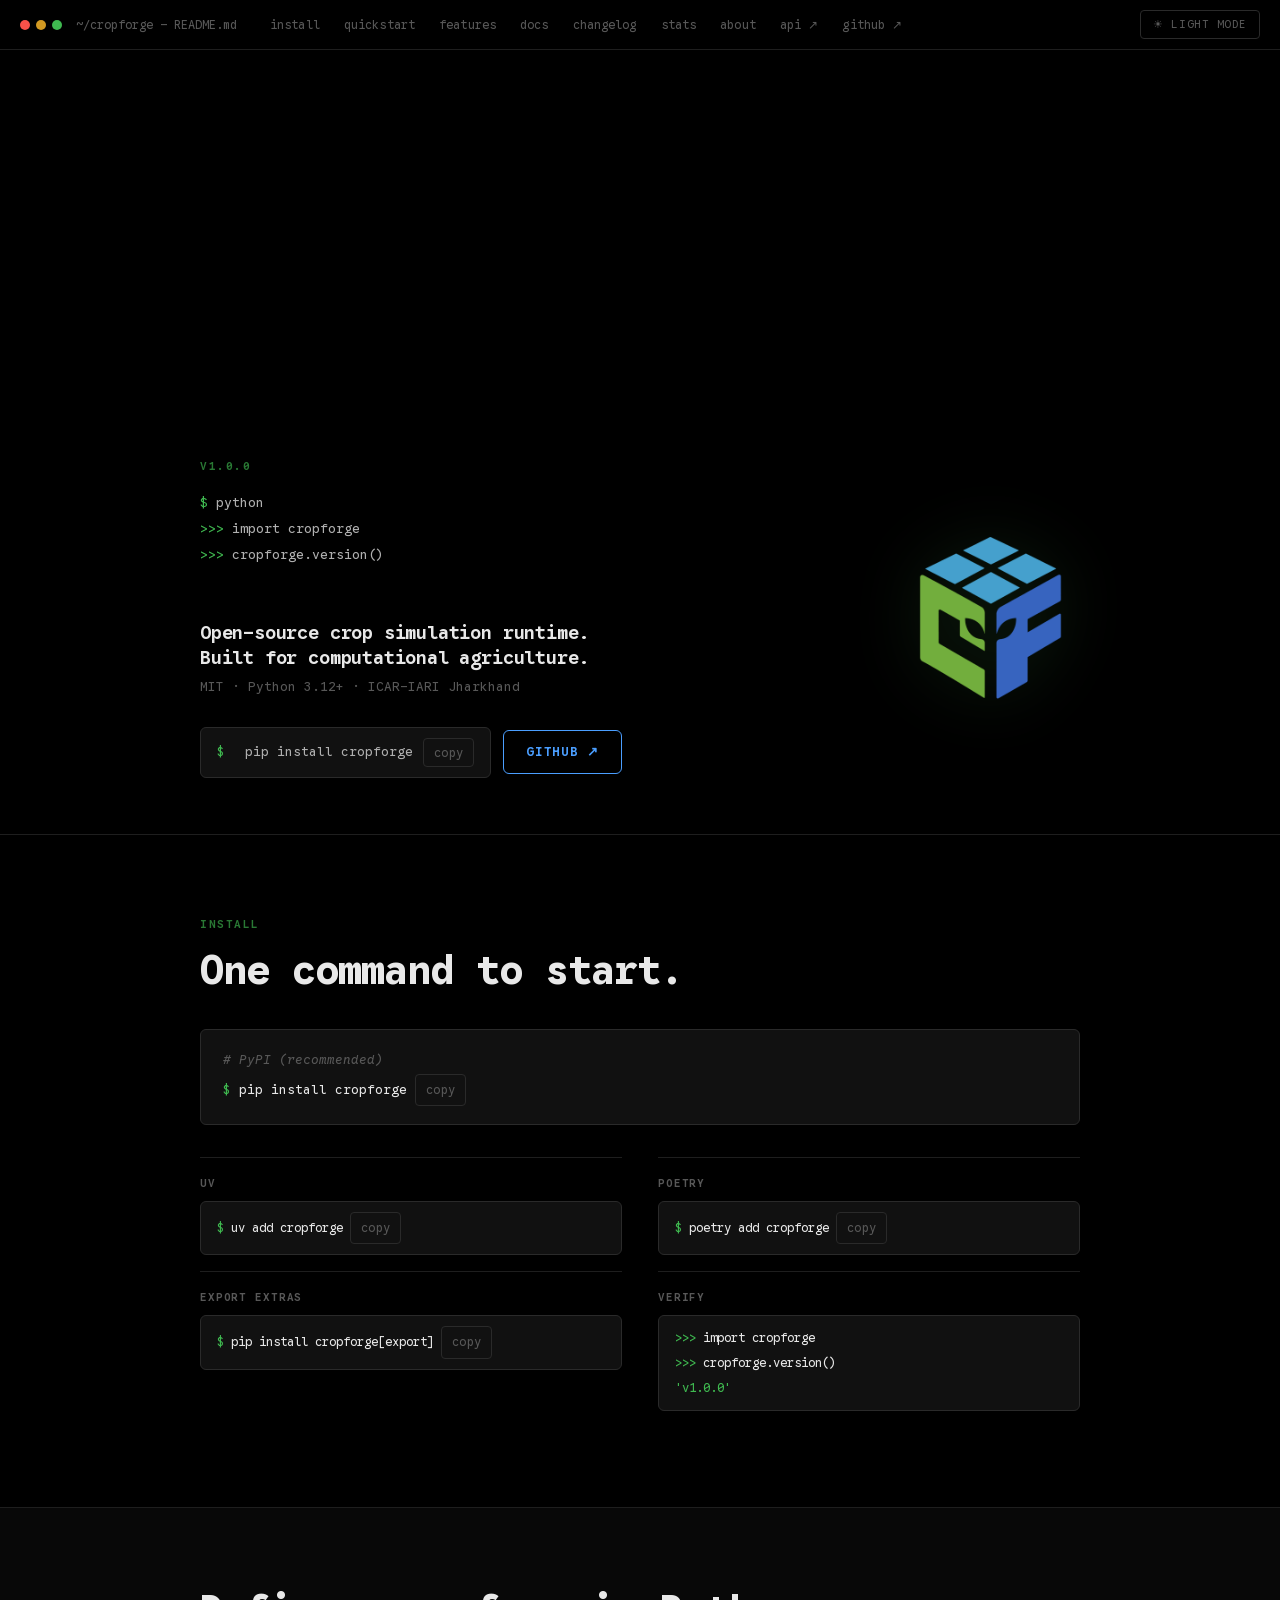
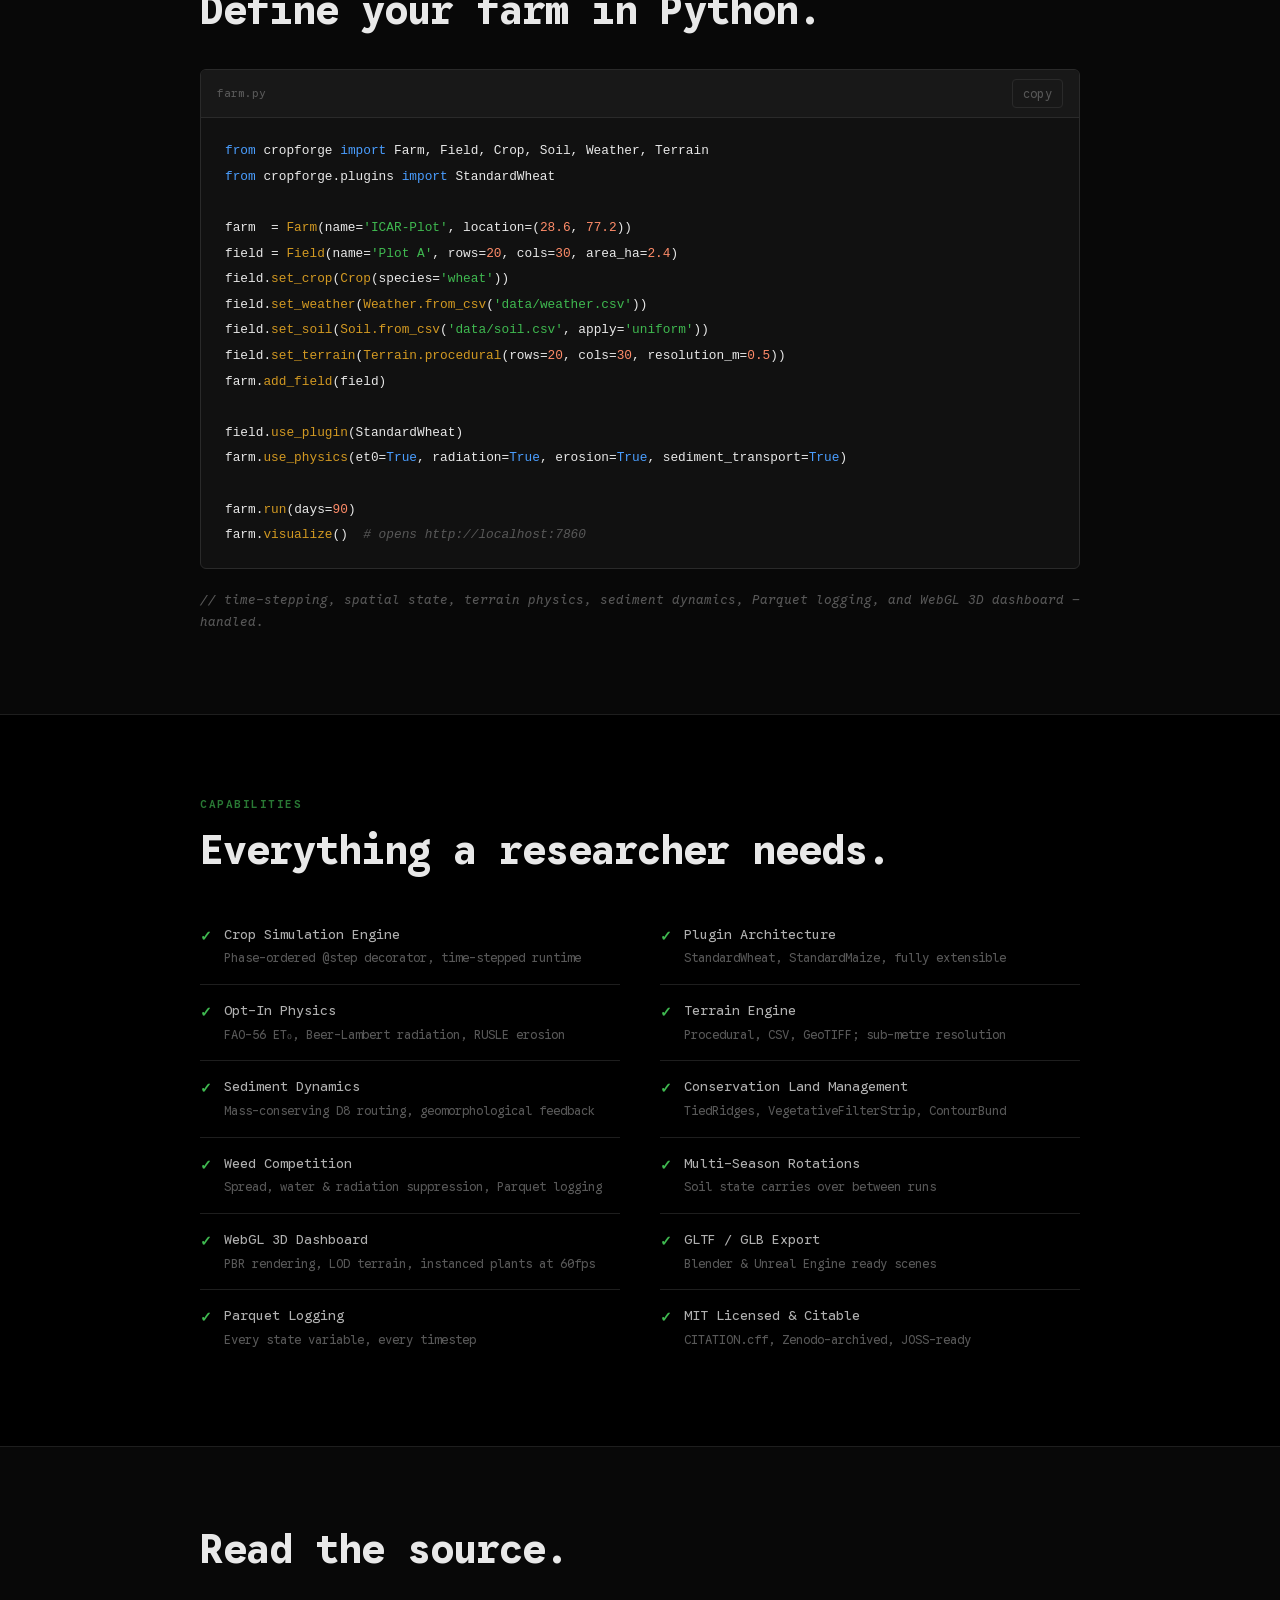
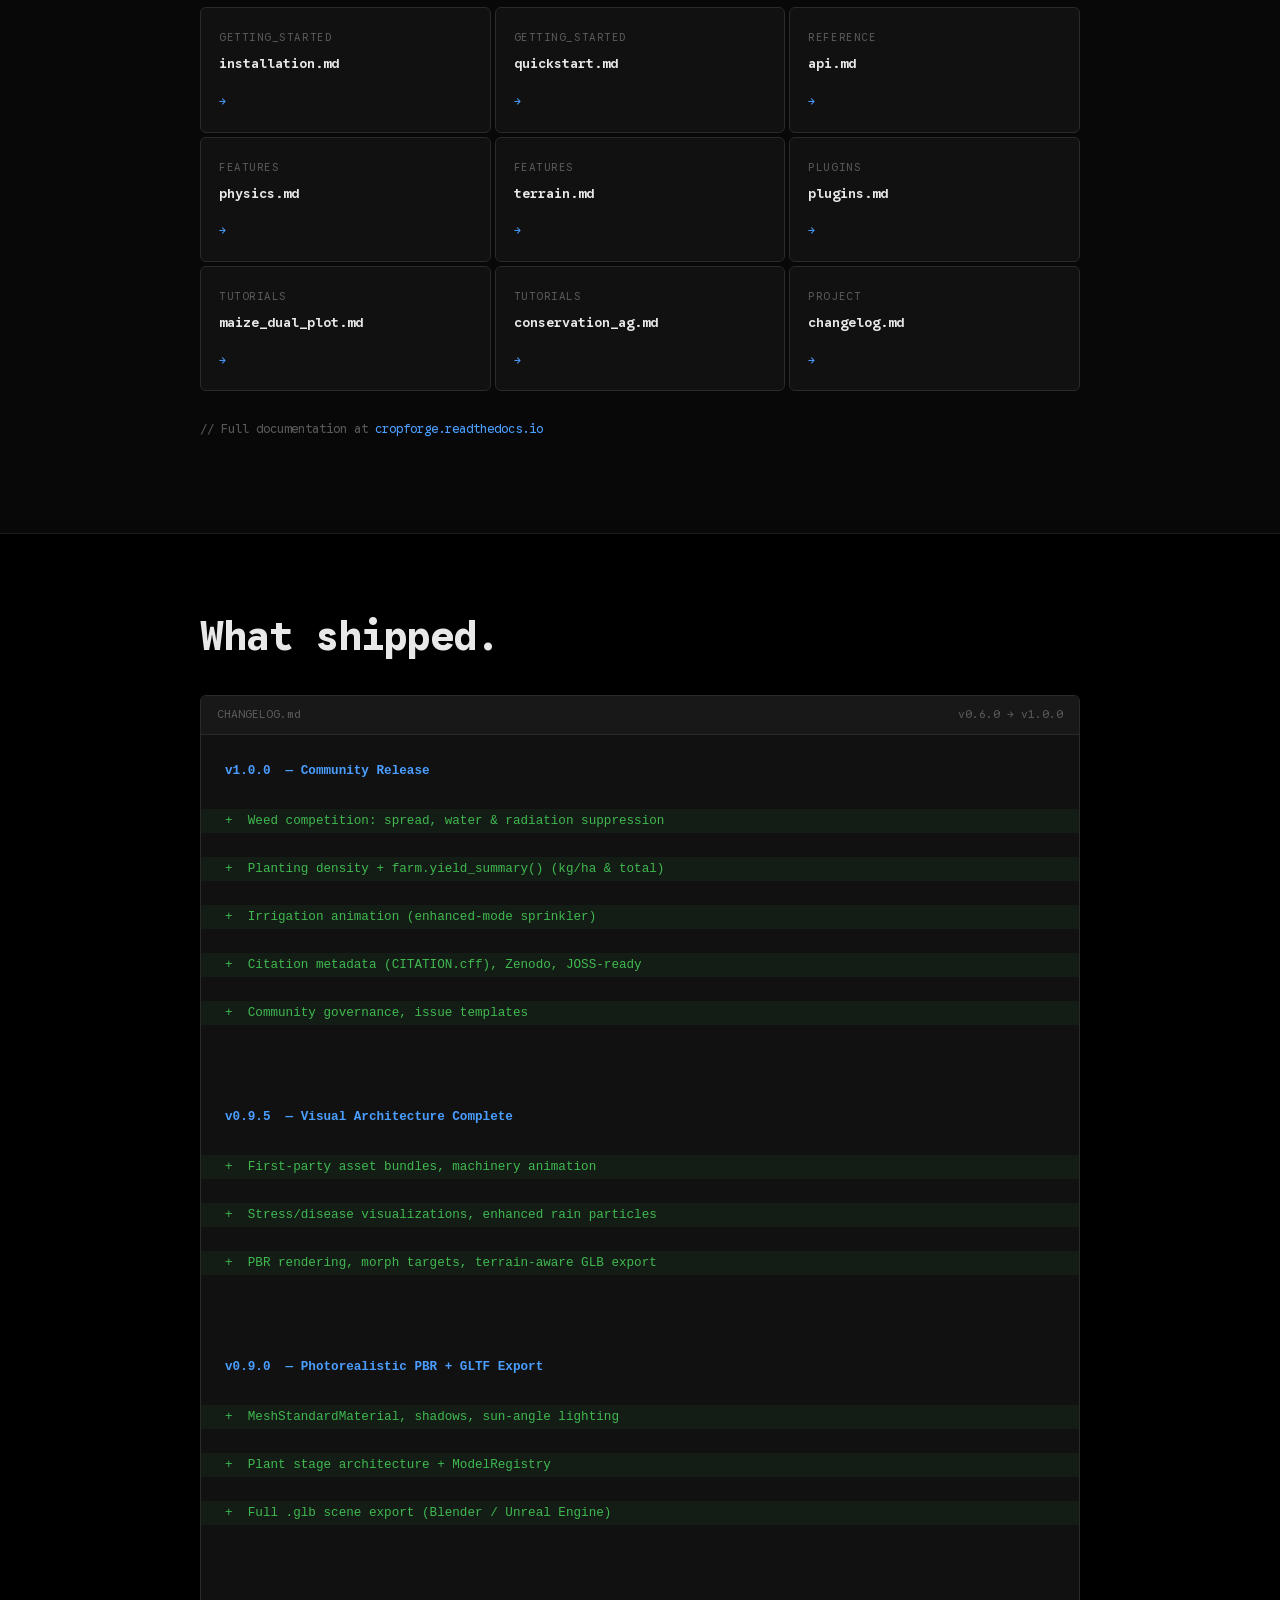
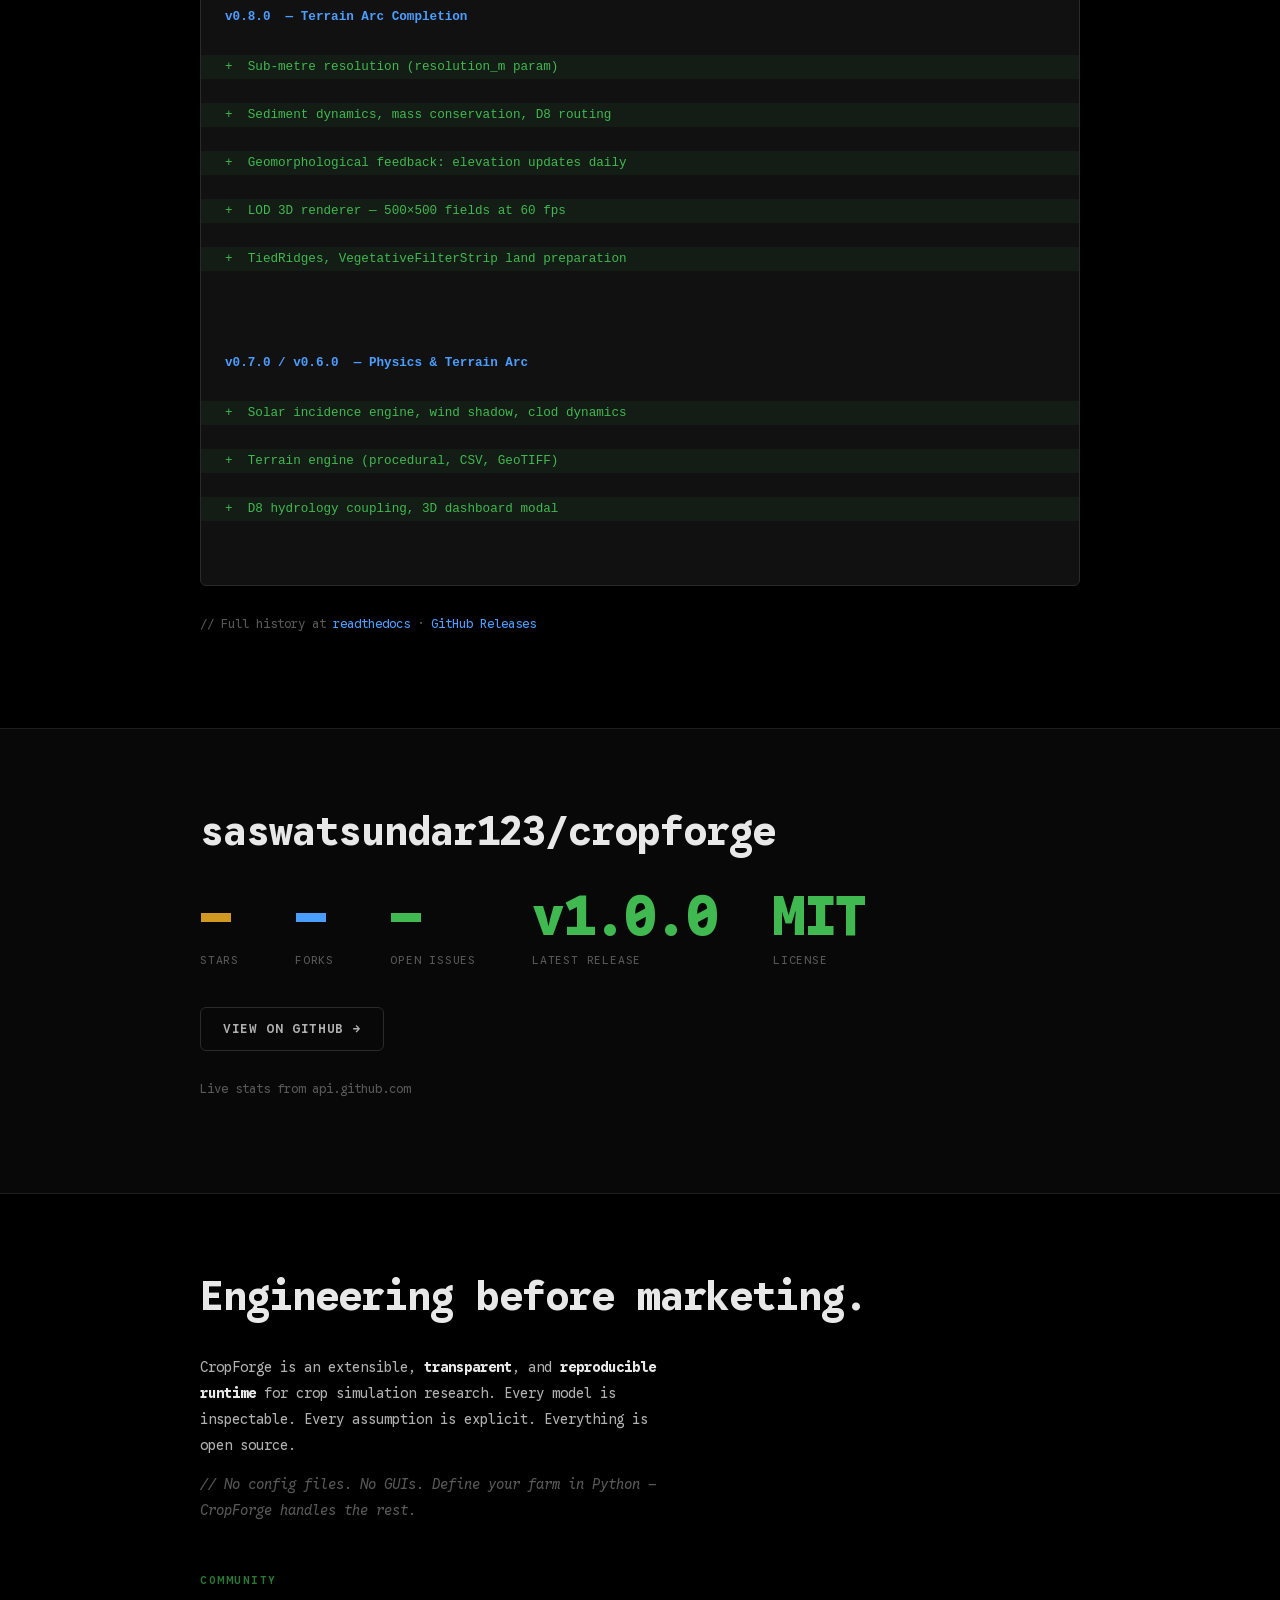
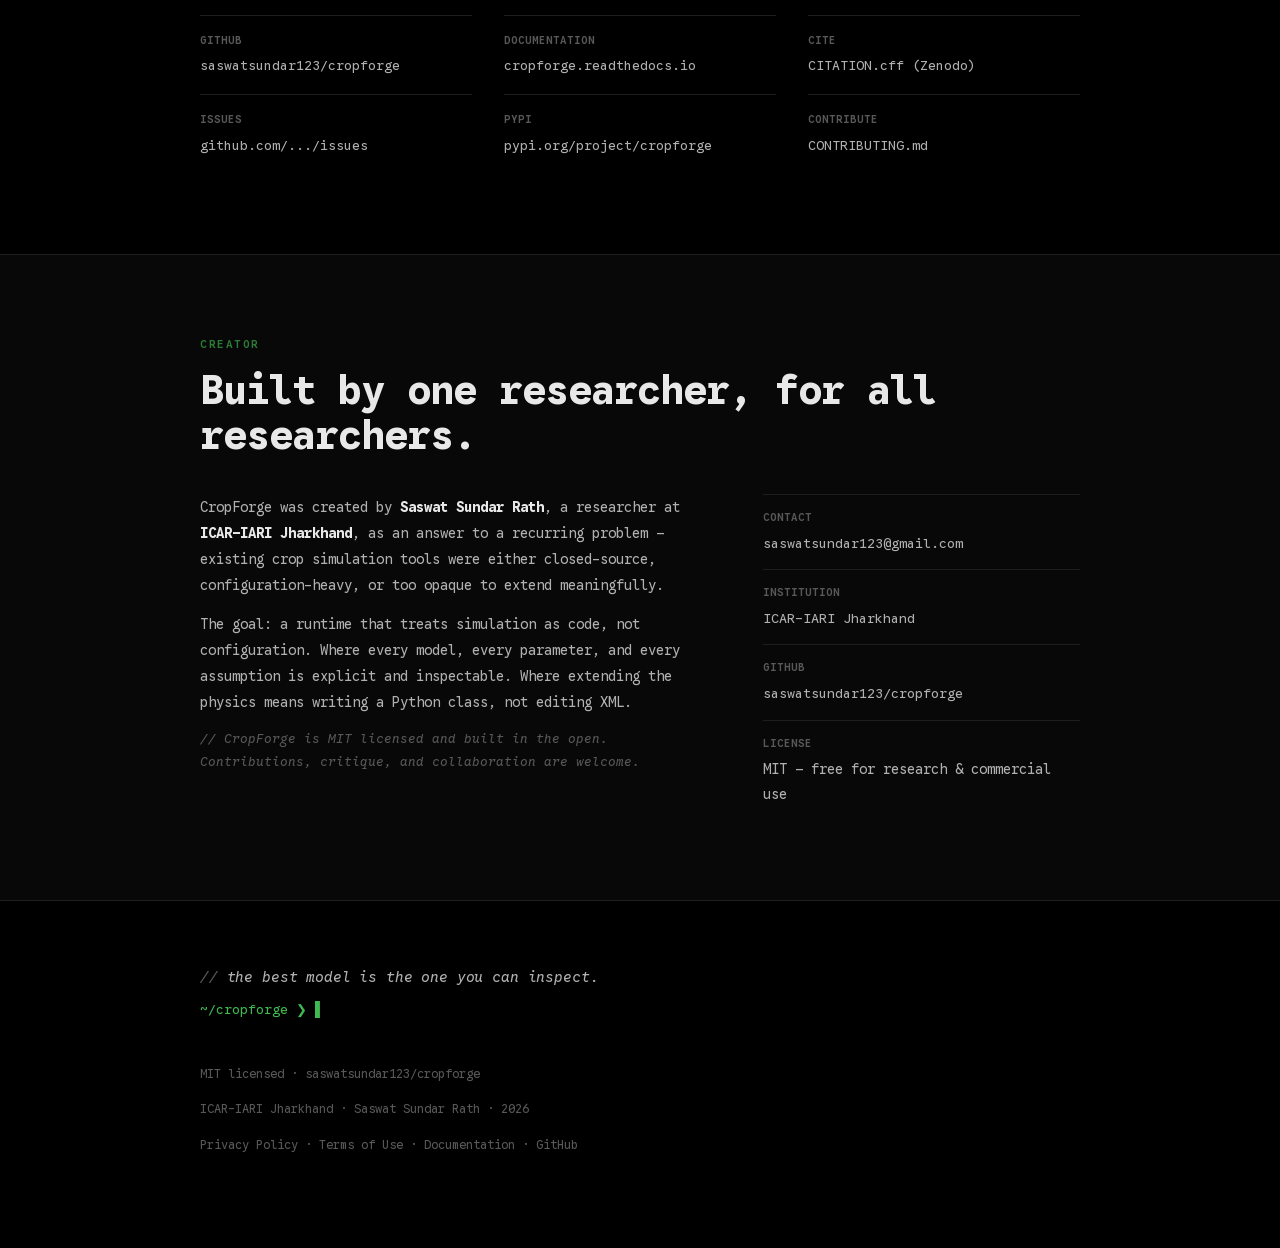
==== index.html @ aee4562f "Perf: resize logo, preconnect github api, defer main.js" ====
<!doctype html>
<html lang="en">
<head>
  <!-- Google tag (gtag.js) -->
  <script async src="https://www.googletagmanager.com/gtag/js?id=G-MTQW5E33HN"></script>
  <script>
    window.dataLayer = window.dataLayer || [];
    function gtag(){dataLayer.push(arguments);}
    gtag('js', new Date());
    gtag('config', 'G-MTQW5E33HN');
  </script>
  <meta charset="utf-8">
  <meta name="viewport" content="width=device-width, initial-scale=1">

  <title>CropForge — Python-first crop simulation runtime</title>
  <meta name="description" content="CropForge is an open-source, code-first crop simulation runtime for agricultural researchers. Define farms in Python — CropForge handles time-stepping, terrain physics, sediment dynamics, Parquet logging, and a WebGL 3D dashboard. Built at ICAR-IARI Jharkhand by Saswat Sundar Rath.">
  <meta name="author" content="Saswat Sundar Rath">
  <meta name="keywords" content="crop simulation, agricultural modelling, Python, FAO-56, terrain engine, CropForge, ICAR, open source">

  <!-- Open Graph -->
  <meta property="og:type" content="website">
  <meta property="og:url" content="https://cropforge.org/">
  <meta property="og:title" content="CropForge — Python-first crop simulation runtime">
  <meta property="og:description" content="Define your farm in Python. CropForge handles time-stepping, terrain physics, sediment dynamics, Parquet logging, and WebGL 3D visualisation.">
  <meta property="og:image" content="https://cropforge.org/CropForge_OG_Card.png">
  <meta property="og:image:width" content="1200">
  <meta property="og:image:height" content="630">
  <meta property="og:image:alt" content="CropForge — Python-first crop simulation runtime">

  <!-- Twitter / X Card -->
  <meta name="twitter:card" content="summary_large_image">
  <meta name="twitter:title" content="CropForge — Python-first crop simulation runtime">
  <meta name="twitter:description" content="Define your farm in Python. CropForge handles time-stepping, terrain physics, sediment dynamics, Parquet logging, and WebGL 3D visualisation.">
  <meta name="twitter:image" content="https://cropforge.org/CropForge_OG_Card.png">

  <!-- Favicon -->
  <link rel="icon" type="image/x-icon" href="favicon/favicon.ico">
  <link rel="icon" type="image/png" sizes="32x32" href="favicon/favicon-32x32.png">
  <link rel="icon" type="image/png" sizes="16x16" href="favicon/favicon-16x16.png">
  <link rel="apple-touch-icon" sizes="180x180" href="favicon/apple-touch-icon.png">
  <link rel="manifest" href="favicon/site.webmanifest">
  <meta name="theme-color" content="#000000">

  <link rel="preload" href="Google_Sans_Code/GoogleSansCode-VariableFont_MONO,wght.ttf" as="font" type="font/ttf" crossorigin>
  <link rel="preload" href="Google_Sans_Code/GoogleSansCode-Italic-VariableFont_MONO,wght.ttf" as="font" type="font/ttf" crossorigin>
  <link rel="preload" href="CropForge_assets/CropForge_Logo.png" as="image">
  <link rel="preconnect" href="https://api.github.com">
  <link rel="stylesheet" href="style.css?v=14">

  <!-- Google Analytics -->
  <script async src="https://www.googletagmanager.com/gtag/js?id=G-MTQW5E33HN"></script>
  <script>
    window.dataLayer = window.dataLayer || [];
    function gtag(){dataLayer.push(arguments);}
    gtag('js', new Date());
    gtag('config', 'G-MTQW5E33HN');
  </script>
</head>
<body>

<!-- ── Editor chrome / nav ── -->
<div class="chrome">
  <span class="dots" aria-hidden="true"><i></i><i></i><i></i></span>
  <span class="file">~/cropforge — README.md</span>
  <nav class="chrome-nav" aria-label="Site navigation">
    <a href="#install">install</a>
    <a href="#quickstart">quickstart</a>
    <a href="#features">features</a>
    <a href="#docs">docs</a>
    <a href="#changelog">changelog</a>
    <a href="#github">stats</a>
    <a href="about.html">about</a>
    <a href="https://cropforge.readthedocs.io" target="_blank" rel="noopener">api ↗</a>
    <a href="https://github.com/saswatsundar123/cropforge" target="_blank" rel="noopener">github ↗</a>
  </nav>
  <button id="lightbtn" class="lightbtn" type="button">☀ light mode</button>
</div>

<!-- ── Hero ── -->
<header>
  <div class="hero-grid">

    <!-- ASCII pair: Crop (green) + Forge (blue) = CropForge -->
    <div class="ascii-row" role="img" aria-label="Interactive ASCII art spelling CropForge — move your cursor to interact">
      <div class="ascii-wrap" id="wrap-crop">
        <iframe
          class="ascii-frame"
          id="ascii-crop"
          src="CropForge_assets/Ascii_elements/Crop.html"
          title="Crop — interactive ASCII art"
          scrolling="no"
          loading="eager"
          tabindex="-1"
        ></iframe>
      </div>
      <div class="ascii-wrap" id="wrap-forge">
        <iframe
          class="ascii-frame"
          id="ascii-forge"
          src="CropForge_assets/Ascii_elements/Forge.html"
          title="Forge — interactive ASCII art"
          scrolling="no"
          loading="eager"
          tabindex="-1"
        ></iframe>
      </div>
    </div><!-- /.ascii-row -->

    <!-- Hero info -->
    <div class="hero-right">
      <div class="hero-text">
        <p class="label">v1.0.0</p>

        <div id="hero-term" aria-live="polite" aria-label="Python REPL session demonstrating CropForge"></div>

        <p class="tag">Open-source crop simulation runtime.<br>Built for computational agriculture.</p>

        <p class="sub">MIT · Python 3.12+ · ICAR-IARI Jharkhand</p>

        <div class="cta">
          <div class="install-cmd">
            <span class="p">$</span>&nbsp;pip install cropforge
            <button class="copy-btn" data-copy="pip install cropforge" aria-label="Copy install command"></button>
          </div>
          <a class="btn" href="https://github.com/saswatsundar123/cropforge" target="_blank" rel="noopener">GitHub ↗</a>
        </div>
      </div>

      <img class="hero-logo" src="CropForge_assets/CropForge_Logo.png" alt="CropForge logo" width="400" height="400" fetchpriority="high">
    </div>

  </div>
</header>

<!-- ── Install ── -->
<section id="install">
  <div class="wrap">
    <p class="label">install</p>
    <h2>One command to start.</h2>

    <div class="term">
      <span class="c"># PyPI (recommended)</span><br>
      <span class="p">$</span> pip install cropforge&nbsp;<button class="copy-btn" data-copy="pip install cropforge" aria-label="Copy"></button>
    </div>

    <div class="pkg-grid">
      <div>
        <h3>uv</h3>
        <div class="term term-sm">
          <span class="p">$</span> uv add cropforge&nbsp;<button class="copy-btn" data-copy="uv add cropforge" aria-label="Copy uv command"></button>
        </div>
      </div>
      <div>
        <h3>poetry</h3>
        <div class="term term-sm">
          <span class="p">$</span> poetry add cropforge&nbsp;<button class="copy-btn" data-copy="poetry add cropforge" aria-label="Copy poetry command"></button>
        </div>
      </div>
      <div>
        <h3>export extras</h3>
        <div class="term term-sm">
          <span class="p">$</span> pip install cropforge[export]&nbsp;<button class="copy-btn" data-copy="pip install cropforge[export]" aria-label="Copy export command"></button>
        </div>
      </div>
      <div>
        <h3>verify</h3>
        <div class="term term-sm">
          <span class="p">&gt;&gt;&gt;</span> import cropforge<br>
          <span class="p">&gt;&gt;&gt;</span> cropforge.version()<br>
          <span class="grn">'v1.0.0'</span>
        </div>
      </div>
    </div>
  </div>
</section>

<!-- ── Quick Start ── -->
<section id="quickstart">
  <div class="wrap">
    <h2>Define your farm in Python.</h2>

    <div class="code-block">
      <div class="bar">
        <span>farm.py</span>
        <button class="copy-btn" id="qs-copy" data-copy="from cropforge import Farm, Field, Crop, Soil, Weather, Terrain
from cropforge.plugins import StandardWheat

farm  = Farm(name='ICAR-Plot', location=(28.6, 77.2))
field = Field(name='Plot A', rows=20, cols=30, area_ha=2.4)
field.set_crop(Crop(species='wheat'))
field.set_weather(Weather.from_csv('data/weather.csv'))
field.set_soil(Soil.from_csv('data/soil.csv', apply='uniform'))
field.set_terrain(Terrain.procedural(rows=20, cols=30, resolution_m=0.5))
farm.add_field(field)

field.use_plugin(StandardWheat)
farm.use_physics(et0=True, radiation=True, erosion=True, sediment_transport=True)

farm.run(days=90)
farm.visualize()  # opens http://localhost:7860" aria-label="Copy code"></button>
      </div>
<pre><span class="kw">from</span> cropforge <span class="kw">import</span> Farm, Field, Crop, Soil, Weather, Terrain
<span class="kw">from</span> cropforge.plugins <span class="kw">import</span> StandardWheat

farm  = <span class="fn">Farm</span>(name=<span class="str">'ICAR-Plot'</span>, location=(<span class="num">28.6</span>, <span class="num">77.2</span>))
field = <span class="fn">Field</span>(name=<span class="str">'Plot A'</span>, rows=<span class="num">20</span>, cols=<span class="num">30</span>, area_ha=<span class="num">2.4</span>)
field.<span class="fn">set_crop</span>(<span class="fn">Crop</span>(species=<span class="str">'wheat'</span>))
field.<span class="fn">set_weather</span>(<span class="fn">Weather.from_csv</span>(<span class="str">'data/weather.csv'</span>))
field.<span class="fn">set_soil</span>(<span class="fn">Soil.from_csv</span>(<span class="str">'data/soil.csv'</span>, apply=<span class="str">'uniform'</span>))
field.<span class="fn">set_terrain</span>(<span class="fn">Terrain.procedural</span>(rows=<span class="num">20</span>, cols=<span class="num">30</span>, resolution_m=<span class="num">0.5</span>))
farm.<span class="fn">add_field</span>(field)

field.<span class="fn">use_plugin</span>(StandardWheat)
farm.<span class="fn">use_physics</span>(et0=<span class="kw">True</span>, radiation=<span class="kw">True</span>, erosion=<span class="kw">True</span>, sediment_transport=<span class="kw">True</span>)

farm.<span class="fn">run</span>(days=<span class="num">90</span>)
farm.<span class="fn">visualize</span>()  <span class="co"># opens http://localhost:7860</span></pre>
    </div>

    <p class="vcap cmt">// time-stepping, spatial state, terrain physics, sediment dynamics, Parquet logging, and WebGL 3D dashboard — handled.</p>
  </div>
</section>

<!-- ── Features ── -->
<section id="features">
  <div class="wrap">
    <p class="label">capabilities</p>
    <h2>Everything a researcher needs.</h2>
    <ul class="feature-list">
      <li><span class="chk">✓</span><span class="feat-body"><span>Crop Simulation Engine</span><span class="desc">Phase-ordered @step decorator, time-stepped runtime</span></span></li>
      <li><span class="chk">✓</span><span class="feat-body"><span>Plugin Architecture</span><span class="desc">StandardWheat, StandardMaize, fully extensible</span></span></li>
      <li><span class="chk">✓</span><span class="feat-body"><span>Opt-In Physics</span><span class="desc">FAO-56 ET₀, Beer-Lambert radiation, RUSLE erosion</span></span></li>
      <li><span class="chk">✓</span><span class="feat-body"><span>Terrain Engine</span><span class="desc">Procedural, CSV, GeoTIFF; sub-metre resolution</span></span></li>
      <li><span class="chk">✓</span><span class="feat-body"><span>Sediment Dynamics</span><span class="desc">Mass-conserving D8 routing, geomorphological feedback</span></span></li>
      <li><span class="chk">✓</span><span class="feat-body"><span>Conservation Land Management</span><span class="desc">TiedRidges, VegetativeFilterStrip, ContourBund</span></span></li>
      <li><span class="chk">✓</span><span class="feat-body"><span>Weed Competition</span><span class="desc">Spread, water &amp; radiation suppression, Parquet logging</span></span></li>
      <li><span class="chk">✓</span><span class="feat-body"><span>Multi-Season Rotations</span><span class="desc">Soil state carries over between runs</span></span></li>
      <li><span class="chk">✓</span><span class="feat-body"><span>WebGL 3D Dashboard</span><span class="desc">PBR rendering, LOD terrain, instanced plants at 60fps</span></span></li>
      <li><span class="chk">✓</span><span class="feat-body"><span>GLTF / GLB Export</span><span class="desc">Blender &amp; Unreal Engine ready scenes</span></span></li>
      <li><span class="chk">✓</span><span class="feat-body"><span>Parquet Logging</span><span class="desc">Every state variable, every timestep</span></span></li>
      <li><span class="chk">✓</span><span class="feat-body"><span>MIT Licensed &amp; Citable</span><span class="desc">CITATION.cff, Zenodo-archived, JOSS-ready</span></span></li>
    </ul>
  </div>
</section>

<!-- ── Docs ── -->
<section id="docs">
  <div class="wrap">
    <h2>Read the source.</h2>

    <div class="doc-grid">
      <a class="doc-card" href="https://cropforge.readthedocs.io/en/latest/getting_started/installation/" target="_blank" rel="noopener">
        <p class="fname">getting_started</p>
        <div class="title">installation.md</div>
        <div class="arrow">→</div>
      </a>
      <a class="doc-card" href="https://cropforge.readthedocs.io/en/latest/getting_started/quickstart/" target="_blank" rel="noopener">
        <p class="fname">getting_started</p>
        <div class="title">quickstart.md</div>
        <div class="arrow">→</div>
      </a>
      <a class="doc-card" href="https://cropforge.readthedocs.io/en/latest/reference/api/" target="_blank" rel="noopener">
        <p class="fname">reference</p>
        <div class="title">api.md</div>
        <div class="arrow">→</div>
      </a>
      <a class="doc-card" href="https://cropforge.readthedocs.io/en/latest/features/physics/" target="_blank" rel="noopener">
        <p class="fname">features</p>
        <div class="title">physics.md</div>
        <div class="arrow">→</div>
      </a>
      <a class="doc-card" href="https://cropforge.readthedocs.io/en/latest/features/terrain/" target="_blank" rel="noopener">
        <p class="fname">features</p>
        <div class="title">terrain.md</div>
        <div class="arrow">→</div>
      </a>
      <a class="doc-card" href="https://cropforge.readthedocs.io/en/latest/plugins/" target="_blank" rel="noopener">
        <p class="fname">plugins</p>
        <div class="title">plugins.md</div>
        <div class="arrow">→</div>
      </a>
      <a class="doc-card" href="https://cropforge.readthedocs.io/en/latest/tutorials/maize_dual_plot/" target="_blank" rel="noopener">
        <p class="fname">tutorials</p>
        <div class="title">maize_dual_plot.md</div>
        <div class="arrow">→</div>
      </a>
      <a class="doc-card" href="https://cropforge.readthedocs.io/en/latest/tutorials/conservation_agriculture/" target="_blank" rel="noopener">
        <p class="fname">tutorials</p>
        <div class="title">conservation_ag.md</div>
        <div class="arrow">→</div>
      </a>
      <a class="doc-card" href="https://cropforge.readthedocs.io/en/latest/changelog/" target="_blank" rel="noopener">
        <p class="fname">project</p>
        <div class="title">changelog.md</div>
        <div class="arrow">→</div>
      </a>
    </div>

    <p class="footnote">// Full documentation at <a href="https://cropforge.readthedocs.io" target="_blank" rel="noopener">cropforge.readthedocs.io</a></p>
  </div>
</section>

<!-- ── Changelog ── -->
<section id="changelog">
  <div class="wrap">
    <h2>What shipped.</h2>

    <div class="diff">
      <div class="bar">
        <span>CHANGELOG.md</span>
        <span>v0.6.0 → v1.0.0</span>
      </div>
      <pre>
<span class="ln ver">v1.0.0  — Community Release</span>
<span class="ln add">+  Weed competition: spread, water &amp; radiation suppression</span>
<span class="ln add">+  Planting density + farm.yield_summary() (kg/ha &amp; total)</span>
<span class="ln add">+  Irrigation animation (enhanced-mode sprinkler)</span>
<span class="ln add">+  Citation metadata (CITATION.cff), Zenodo, JOSS-ready</span>
<span class="ln add">+  Community governance, issue templates</span>
<span class="ln meta"> </span>
<span class="ln ver">v0.9.5  — Visual Architecture Complete</span>
<span class="ln add">+  First-party asset bundles, machinery animation</span>
<span class="ln add">+  Stress/disease visualizations, enhanced rain particles</span>
<span class="ln add">+  PBR rendering, morph targets, terrain-aware GLB export</span>
<span class="ln meta"> </span>
<span class="ln ver">v0.9.0  — Photorealistic PBR + GLTF Export</span>
<span class="ln add">+  MeshStandardMaterial, shadows, sun-angle lighting</span>
<span class="ln add">+  Plant stage architecture + ModelRegistry</span>
<span class="ln add">+  Full .glb scene export (Blender / Unreal Engine)</span>
<span class="ln meta"> </span>
<span class="ln ver">v0.8.0  — Terrain Arc Completion</span>
<span class="ln add">+  Sub-metre resolution (resolution_m param)</span>
<span class="ln add">+  Sediment dynamics, mass conservation, D8 routing</span>
<span class="ln add">+  Geomorphological feedback: elevation updates daily</span>
<span class="ln add">+  LOD 3D renderer — 500×500 fields at 60 fps</span>
<span class="ln add">+  TiedRidges, VegetativeFilterStrip land preparation</span>
<span class="ln meta"> </span>
<span class="ln ver">v0.7.0 / v0.6.0  — Physics &amp; Terrain Arc</span>
<span class="ln add">+  Solar incidence engine, wind shadow, clod dynamics</span>
<span class="ln add">+  Terrain engine (procedural, CSV, GeoTIFF)</span>
<span class="ln add">+  D8 hydrology coupling, 3D dashboard modal</span>
      </pre>
    </div>

    <p class="footnote">
      // Full history at
      <a href="https://cropforge.readthedocs.io/en/latest/changelog/" target="_blank" rel="noopener">readthedocs</a> ·
      <a href="https://github.com/saswatsundar123/cropforge/releases" target="_blank" rel="noopener">GitHub Releases</a>
    </p>
  </div>
</section>

<!-- ── GitHub stats ── -->
<section id="github">
  <div class="wrap">
    <h2>saswatsundar123/cropforge</h2>

    <div class="gh-stats">
      <div class="gh-stat str">
        <div class="n" id="gh-stars">—</div>
        <div class="l">stars</div>
      </div>
      <div class="gh-stat fk">
        <div class="n" id="gh-forks">—</div>
        <div class="l">forks</div>
      </div>
      <div class="gh-stat">
        <div class="n" id="gh-issues">—</div>
        <div class="l">open issues</div>
      </div>
      <div class="gh-stat">
        <div class="n" id="gh-release">v1.0.0</div>
        <div class="l">latest release</div>
      </div>
      <div class="gh-stat">
        <div class="n" id="gh-license">MIT</div>
        <div class="l">license</div>
      </div>
    </div>

    <a class="gh-link" href="https://github.com/saswatsundar123/cropforge" target="_blank" rel="noopener">
      View on GitHub →
    </a>

    <p class="footnote">Live stats from api.github.com</p>
  </div>
</section>

<!-- ── Philosophy + Community ── -->
<section id="philosophy">
  <div class="wrap">
    <h2>Engineering before marketing.</h2>

    <div class="philosophy">
      <p>CropForge is an extensible, <strong>transparent</strong>, and <strong>reproducible runtime</strong> for crop simulation research. Every model is inspectable. Every assumption is explicit. Everything is open source.</p>
      <p><span class="cmt">// No config files. No GUIs. Define your farm in Python — CropForge handles the rest.</span></p>
    </div>

    <div style="margin-top: 48px;">
      <p class="label">community</p>
      <div class="comm-grid">
        <div class="comm-item">
          <h3>GitHub</h3>
          <a href="https://github.com/saswatsundar123/cropforge" target="_blank" rel="noopener">saswatsundar123/cropforge</a>
        </div>
        <div class="comm-item">
          <h3>Documentation</h3>
          <a href="https://cropforge.readthedocs.io" target="_blank" rel="noopener">cropforge.readthedocs.io</a>
        </div>
        <div class="comm-item">
          <h3>Cite</h3>
          <a href="https://github.com/saswatsundar123/cropforge/blob/main/CITATION.cff" target="_blank" rel="noopener">CITATION.cff (Zenodo)</a>
        </div>
        <div class="comm-item">
          <h3>Issues</h3>
          <a href="https://github.com/saswatsundar123/cropforge/issues" target="_blank" rel="noopener">github.com/.../issues</a>
        </div>
        <div class="comm-item">
          <h3>PyPI</h3>
          <a href="https://pypi.org/project/cropforge/" target="_blank" rel="noopener">pypi.org/project/cropforge</a>
        </div>
        <div class="comm-item">
          <h3>Contribute</h3>
          <a href="https://github.com/saswatsundar123/cropforge/blob/main/CONTRIBUTING.md" target="_blank" rel="noopener">CONTRIBUTING.md</a>
        </div>
      </div>
    </div>
  </div>
</section>

<!-- ── About / Creator ── -->
<section id="about">
  <div class="wrap">
    <p class="label">creator</p>
    <h2>Built by one researcher, for all researchers.</h2>

    <div class="about-grid">
      <div class="about-bio">
        <p>CropForge was created by <strong>Saswat Sundar Rath</strong>, a researcher at <strong>ICAR-IARI Jharkhand</strong>, as an answer to a recurring problem — existing crop simulation tools were either closed-source, configuration-heavy, or too opaque to extend meaningfully.</p>
        <p>The goal: a runtime that treats simulation as code, not configuration. Where every model, every parameter, and every assumption is explicit and inspectable. Where extending the physics means writing a Python class, not editing XML.</p>
        <p class="cmt">// CropForge is MIT licensed and built in the open. Contributions, critique, and collaboration are welcome.</p>
      </div>

      <div class="about-links">
        <div class="about-link-item">
          <span class="about-label">contact</span>
          <a href="mailto:saswatsundar123@gmail.com">saswatsundar123@gmail.com</a>
        </div>
        <div class="about-link-item">
          <span class="about-label">institution</span>
          <a href="https://www.icar.org.in" target="_blank" rel="noopener">ICAR-IARI Jharkhand</a>
        </div>
        <div class="about-link-item">
          <span class="about-label">github</span>
          <a href="https://github.com/saswatsundar123/cropforge" target="_blank" rel="noopener">saswatsundar123/cropforge</a>
        </div>
        <div class="about-link-item">
          <span class="about-label">license</span>
          <span style="color:var(--fg2)">MIT — free for research &amp; commercial use</span>
        </div>
      </div>
    </div>
  </div>
</section>

<!-- ── Footer ── -->
<footer>
  <div class="wrap">
    <p class="q">the best model is the one you can inspect.</p>
    <p class="prompt"><span class="p">~/cropforge ❯</span> <span class="cur">▋</span></p>
    <p class="meta">MIT licensed · <a href="https://github.com/saswatsundar123/cropforge" target="_blank" rel="noopener">saswatsundar123/cropforge</a></p>
    <p class="meta">ICAR-IARI Jharkhand · Saswat Sundar Rath · 2026</p>
    <p class="meta">
      <a href="privacy.html">Privacy Policy</a> ·
      <a href="terms.html">Terms of Use</a> ·
      <a href="https://cropforge.readthedocs.io" target="_blank" rel="noopener">Documentation</a> ·
      <a href="https://github.com/saswatsundar123/cropforge" target="_blank" rel="noopener">GitHub</a>
    </p>
  </div>
</footer>

<!-- tooltip for easter egg -->
<span id="bubble" class="bubble" role="status" aria-live="polite"></span>

<script src="main.js" defer></script>
</body>
</html>
---- style.css ----
/* ── Google Sans Code — self-hosted variable font ── */
@font-face {
  font-family: "Google Sans Code";
  font-style: normal;
  font-weight: 100 900;
  font-display: swap;
  src: url("Google_Sans_Code/GoogleSansCode-VariableFont_MONO,wght.ttf") format("truetype");
}

@font-face {
  font-family: "Google Sans Code";
  font-style: italic;
  font-weight: 100 900;
  font-display: swap;
  src: url("Google_Sans_Code/GoogleSansCode-Italic-VariableFont_MONO,wght.ttf") format("truetype");
}

/* ── Design tokens ── */
:root {
  --bg: #000000;
  --bg2: #080808;
  --panel: #111111;
  --panel2: #181818;
  --line: #1e1e1e;
  --line2: #2a2a2a;
  --fg: #e8e8e8;
  --fg2: #b0b0b0;
  --dim: #585858;
  --accent: #4a9eff;
  --grn: #3fb950;
  --warn: #d29922;
  --err: #f85149;
  --mono: "Google Sans Code", ui-monospace, "SF Mono", Menlo, Consolas, monospace;
  --r: 6px;
  --section-pad: 80px;
}

/* ── Reset ── */
*,
*::before,
*::after {
  box-sizing: border-box;
}

html {
  scroll-behavior: smooth;
}

body {
  margin: 0;
  background: var(--bg);
  color: var(--fg);
  font-family: var(--mono);
  font-size: 14px;
  line-height: 1.75;
  -webkit-font-smoothing: antialiased;
}

::selection {
  background: var(--grn);
  color: var(--bg);
}

a {
  color: var(--accent);
  text-decoration: none;
  transition: color .15s, opacity .15s;
}

a:hover {
  color: var(--fg);
}

/* ── Layout ── */
.wrap {
  max-width: 960px;
  margin: 0 auto;
  padding: 0 40px;
}

/* ── Utility ── */
.cmt {
  color: var(--dim);
  font-style: italic;
}

.grn {
  color: var(--grn);
}

.acc {
  color: var(--accent);
}

.p {
  color: var(--grn);
  user-select: none;
}

.vcap {
  margin: 20px 0 0;
  color: var(--dim);
  font-size: .8rem;
  font-style: italic;
}

.footnote {
  color: var(--dim);
  font-size: .78rem;
  margin-top: 28px;
  line-height: 1.7;
}

code {
  color: var(--fg2);
  background: var(--panel2);
  padding: 2px 6px;
  border-radius: 3px;
  font-family: var(--mono);
  font-size: .88em;
  border: 1px solid var(--line2);
}

/* ── Nav bar ── */
.chrome {
  position: sticky;
  top: 0;
  z-index: 100;
  display: flex;
  align-items: center;
  gap: 14px;
  background: rgba(0, 0, 0, .88);
  backdrop-filter: blur(20px) saturate(180%);
  -webkit-backdrop-filter: blur(20px) saturate(180%);
  border-bottom: 1px solid var(--line);
  padding: 10px 20px;
  font-size: 12px;
  white-space: nowrap;
  overflow: hidden;
}

.dots {
  display: flex;
  gap: 6px;
  flex-shrink: 0;
  align-items: center;
}

.dots i {
  width: 10px;
  height: 10px;
  border-radius: 50%;
  display: block;
}

.dots i:nth-child(1) {
  background: var(--err);
}

.dots i:nth-child(2) {
  background: var(--warn);
}

.dots i:nth-child(3) {
  background: var(--grn);
}

.chrome .file {
  color: var(--dim);
  flex-shrink: 0;
}

.chrome-nav {
  display: flex;
  gap: 2px;
  margin-left: 8px;
  overflow: hidden;
}

.chrome-nav a {
  color: var(--dim);
  border: none;
  padding: 4px 11px;
  border-radius: 4px;
  font-size: 12px;
  white-space: nowrap;
  transition: color .15s, background .15s;
  letter-spacing: .01em;
}

.chrome-nav a:hover {
  color: var(--fg);
  background: var(--panel2);
}

.lightbtn {
  margin-left: auto;
  font: inherit;
  font-size: 11px;
  color: var(--dim);
  background: transparent;
  border: 1px solid var(--line2);
  border-radius: 4px;
  padding: 4px 12px;
  cursor: pointer;
  flex-shrink: 0;
  letter-spacing: .05em;
  text-transform: uppercase;
  transition: color .15s, border-color .15s;
}

.lightbtn:hover {
  color: var(--warn);
  border-color: var(--warn);
}

/* ── Tooltip bubble ── */
.bubble {
  position: fixed;
  width: max-content;
  max-width: 220px;
  background: var(--panel2);
  color: var(--fg);
  font-size: .79rem;
  line-height: 1.55;
  padding: 10px 14px;
  border-radius: var(--r);
  opacity: 0;
  transition: opacity .18s;
  pointer-events: none;
  z-index: 200;
  border: 1px solid var(--line2);
  box-shadow: 0 12px 40px rgba(0, 0, 0, .7);
}

.bubble::before {
  content: "";
  position: absolute;
  border: 6px solid transparent;
}

.bubble.tail-up::before {
  top: -6px;
  right: 20px;
  border-bottom-color: var(--line2);
  border-top: 0;
}

.bubble.show {
  opacity: 1;
}

/* ── Section eyebrow (use sparingly: max 1 per 3 sections) ── */
.label {
  display: block;
  color: var(--grn);
  font-size: .69rem;
  font-weight: 600;
  letter-spacing: .14em;
  text-transform: uppercase;
  margin: 0 0 14px;
  opacity: .65;
}

/* ── Headings ── */
h2 {
  font-weight: 700;
  letter-spacing: -.025em;
  font-size: clamp(1.7rem, 3.5vw, 2.5rem);
  line-height: 1.12;
  margin: 0 0 36px;
  color: var(--fg);
}

/* ─────────────────────────────
   HERO
   ───────────────────────────── */
header {
  border-bottom: 1px solid var(--line);
}

.hero-grid {
  display: grid;
  grid-template-columns: 1fr;
}

/* ASCII canvas row */
.ascii-row {
  width: 100%;
  position: relative;
  overflow: hidden;
  height: clamp(220px, 28vw, 400px);
  background: var(--bg);
  display: flex;
  flex-direction: row;
  align-items: stretch;
  gap: 1px;
}

.ascii-wrap {
  position: relative;
  overflow: hidden;
  flex: 1;
  min-height: 100%;
}

.ascii-frame {
  position: absolute;
  top: 0;
  height: 100%;
  border: none;
}

#ascii-crop {
  left: 0;
  width: 120%;
}

#ascii-forge {
  right: 0;
  width: 115%;
}

/* hero info panel */
.hero-right {
  padding: 48px 40px 56px;
  display: flex;
  flex-direction: row;
  align-items: center;
  gap: 40px;
  max-width: 960px;
  margin: 0 auto;
  width: 100%;
}

/* text column inside hero — inherits old column-flex behavior */
.hero-text {
  flex: 1;
  display: flex;
  flex-direction: column;
  justify-content: center;
  gap: 0;
}

/* logo on the right */
.hero-logo {
  width: clamp(140px, 14vw, 200px);
  height: auto;
  flex-shrink: 0;
  opacity: 0.88;
  filter: drop-shadow(0 0 32px rgba(74, 158, 80, 0.18));
}

@media (max-width: 640px) {
  .hero-logo { display: none; }
  .hero-right { gap: 0; }
}

/* stagger fade-up */
.hero-right>* {
  opacity: 0;
  animation: rise .7s cubic-bezier(.2, .7, .2, 1) forwards;
}

.hero-right>*:nth-child(1) {
  animation-delay: .08s;
}

.hero-right>*:nth-child(2) {
  animation-delay: .22s;
}

.hero-right>*:nth-child(3) {
  animation-delay: .36s;
}

.hero-right>*:nth-child(4) {
  animation-delay: .50s;
}

.hero-right>*:nth-child(5) {
  animation-delay: .62s;
}

@keyframes rise {
  from {
    opacity: 0;
    transform: translateY(12px);
  }

  to {
    opacity: 1;
    transform: none;
  }
}

/* hero terminal */
#hero-term {
  font-size: .82rem;
  line-height: 2;
  margin: 0 0 20px;
  min-height: 110px;
  color: var(--fg2);
}

.t-line {
  display: block;
}

.t-prompt {
  color: var(--grn);
}

.cur {
  color: var(--grn);
  animation: blink 1.1s steps(1) infinite;
}

@keyframes blink {
  50% {
    opacity: 0;
  }
}

/* tagline */
.tag {
  font-size: clamp(1rem, 2vw, 1.18rem);
  color: var(--fg);
  font-weight: 600;
  line-height: 1.35;
  margin: 0 0 6px;
  letter-spacing: -.01em;
}

.sub {
  color: var(--dim);
  font-size: .8rem;
  line-height: 1.7;
  margin: 0 0 28px;
}

/* CTA row */
.cta {
  display: flex;
  flex-direction: row;
  align-items: center;
  gap: 12px;
  flex-wrap: wrap;
}

/* install command */
.install-cmd {
  display: inline-flex;
  align-items: center;
  gap: 10px;
  background: var(--panel);
  border: 1px solid var(--line2);
  border-radius: var(--r);
  padding: 10px 16px;
  font-size: .8rem;
  color: var(--fg2);
  white-space: nowrap;
  transition: border-color .15s;
}

.install-cmd:hover {
  border-color: var(--accent);
}

.install-cmd .p {
  color: var(--grn);
  margin-right: 2px;
}

/* copy button */
.copy-btn {
  font: inherit;
  font-size: .76rem;
  color: var(--dim);
  background: transparent;
  border: 1px solid var(--line2);
  border-radius: 4px;
  padding: 3px 10px;
  cursor: pointer;
  letter-spacing: .03em;
  transition: color .15s, border-color .15s, background .15s;
  flex-shrink: 0;
  white-space: nowrap;
}

.copy-btn::before {
  content: "copy";
}

.copy-btn.copied::before {
  content: "done";
}

.copy-btn:hover {
  color: var(--accent);
  border-color: var(--accent);
  background: rgba(74, 158, 255, .06);
}

.copy-btn.copied {
  color: var(--grn);
  border-color: var(--grn);
}

/* primary CTA button */
.btn {
  display: inline-flex;
  align-items: center;
  gap: 8px;
  font-family: var(--mono);
  font-size: .8rem;
  font-weight: 600;
  padding: 10px 22px;
  border: 1px solid var(--accent);
  color: var(--accent);
  background: transparent;
  cursor: pointer;
  border-radius: var(--r);
  text-align: center;
  white-space: nowrap;
  letter-spacing: .05em;
  text-transform: uppercase;
  transition: background .15s, color .15s, transform .12s, box-shadow .15s;
}

.btn:hover {
  background: var(--accent);
  color: var(--bg);
  transform: translateY(-2px);
  border-color: var(--accent);
  box-shadow: 0 8px 28px rgba(74, 158, 255, .22);
}

.btn:active {
  transform: translateY(0);
}

/* ─────────────────────────────
   SECTIONS
   ───────────────────────────── */
section {
  padding: var(--section-pad) 0;
  border-bottom: 1px solid var(--line);
}

section:nth-child(even) {
  background: var(--bg2);
}

/* shared block wrapper */
.term,
.code-block,
.diff {
  border: 1px solid var(--line2);
  border-radius: var(--r);
  overflow: hidden;
  background: var(--panel);
}

/* terminal */
.term {
  padding: 18px 22px;
  font-size: .8rem;
  line-height: 2;
  overflow-x: auto;
  position: relative;
}

.term .p {
  color: var(--grn);
}

.term .c {
  color: var(--dim);
  font-style: italic;
}

.term-sm {
  padding: 10px 16px;
  font-size: .77rem;
  margin-top: 8px;
}

/* package grid */
.pkg-grid {
  display: grid;
  grid-template-columns: 1fr 1fr;
  gap: 0 36px;
  margin-top: 32px;
}

.pkg-grid>div {
  padding: 16px 0;
  border-top: 1px solid var(--line);
}

.pkg-grid h3 {
  font-size: .68rem;
  color: var(--dim);
  margin: 0 0 8px;
  font-weight: 600;
  text-transform: uppercase;
  letter-spacing: .08em;
}

/* code block */
.code-block .bar {
  display: flex;
  justify-content: space-between;
  align-items: center;
  padding: 9px 16px;
  border-bottom: 1px solid var(--line2);
  font-size: .71rem;
  color: var(--dim);
  background: var(--panel2);
}

.code-block pre {
  margin: 0;
  padding: 20px 24px;
  overflow-x: auto;
  font-size: .8rem;
  line-height: 2;
  tab-size: 4;
}

/* syntax */
.kw {
  color: var(--accent);
}

.fn {
  color: var(--warn);
}

.str {
  color: var(--grn);
}

.num {
  color: #ff8c69;
}

.co {
  color: var(--dim);
  font-style: italic;
}

/* feature list — 2-column grid */
.feature-list {
  list-style: none;
  margin: 0;
  padding: 0;
  display: grid;
  grid-template-columns: 1fr 1fr;
  gap: 0 40px;
}

.feature-list li {
  display: flex;
  gap: 12px;
  align-items: flex-start;
  padding: 14px 0;
  border-top: 1px solid var(--line);
  font-size: .85rem;
  color: var(--fg2);
}

.feature-list li:nth-child(1),
.feature-list li:nth-child(2) {
  border-top: none;
}

.feature-list .chk {
  color: var(--grn);
  font-weight: 700;
  flex-shrink: 0;
  padding-top: 2px;
}

.feature-list .feat-body {
  display: flex;
  flex-direction: column;
  gap: 2px;
}

.feature-list .desc {
  color: var(--dim);
  font-size: .77rem;
}

/* doc cards */
.doc-grid {
  display: grid;
  grid-template-columns: repeat(3, 1fr);
  gap: 4px;
  margin-top: 24px;
}

.doc-card {
  border: 1px solid var(--line2);
  border-radius: var(--r);
  padding: 20px 18px;
  background: var(--panel);
  text-decoration: none;
  color: var(--fg);
  display: flex;
  flex-direction: column;
  gap: 5px;
  transition: border-color .15s, background .15s, transform .15s;
}

.doc-card:hover {
  border-color: var(--accent);
  background: var(--panel2);
  transform: translateY(-2px);
}

.doc-card .fname {
  color: var(--dim);
  font-size: .68rem;
  margin: 0;
  letter-spacing: .05em;
  text-transform: uppercase;
}

.doc-card .title {
  font-size: .84rem;
  font-weight: 600;
  color: var(--fg);
}

.doc-card .arrow {
  color: var(--accent);
  font-size: .74rem;
  margin-top: auto;
  padding-top: 10px;
}

/* changelog diff */
.diff .bar {
  display: flex;
  justify-content: space-between;
  align-items: center;
  padding: 9px 16px;
  border-bottom: 1px solid var(--line2);
  font-size: .71rem;
  color: var(--dim);
  background: var(--panel2);
}

.diff pre {
  margin: 0;
  padding: 16px 0;
  overflow-x: auto;
  font-size: .79rem;
  line-height: 1.9;
}

.diff .ln {
  display: block;
  padding: 0 24px;
  white-space: pre;
}

.diff .ver {
  color: var(--accent);
  font-weight: 700;
  padding-top: 8px;
  padding-bottom: 2px;
}

.diff .add {
  background: rgba(63, 185, 80, .07);
  color: var(--grn);
}

.diff .meta {
  color: var(--dim);
}

/* github stats */
.gh-stats {
  display: flex;
  flex-wrap: wrap;
  gap: 32px 56px;
  align-items: flex-end;
  margin-bottom: 28px;
}

.gh-stat .n {
  font-size: clamp(2.2rem, 5vw, 3.4rem);
  font-weight: 800;
  line-height: 1;
  letter-spacing: -.04em;
  color: var(--grn);
}

.gh-stat.str .n {
  color: var(--warn);
}

.gh-stat.fk .n {
  color: var(--accent);
}

.gh-stat .l {
  color: var(--dim);
  font-size: .72rem;
  margin-top: 6px;
  text-transform: uppercase;
  letter-spacing: .07em;
}

.gh-link {
  display: inline-flex;
  align-items: center;
  gap: 10px;
  padding: 10px 22px;
  border: 1px solid var(--line2);
  border-radius: var(--r);
  font-size: .8rem;
  font-weight: 600;
  text-transform: uppercase;
  letter-spacing: .05em;
  color: var(--fg2);
  margin-top: 8px;
  transition: border-color .15s, background .15s, color .15s, transform .15s;
}

.gh-link:hover {
  border-color: var(--accent);
  color: var(--accent);
  background: rgba(74, 158, 255, .06);
  transform: translateY(-2px);
}

/* philosophy */
.philosophy {
  max-width: 58ch;
}

.philosophy p {
  color: var(--fg2);
  line-height: 1.85;
  margin: 0 0 .9em;
  font-size: .88rem;
}

.philosophy p strong {
  color: var(--fg);
}

.philosophy p:last-child {
  margin: 0;
}

/* community grid — 3 columns */
.comm-grid {
  display: grid;
  grid-template-columns: repeat(3, 1fr);
  gap: 0 32px;
  margin-top: 24px;
}

.comm-item {
  padding: 16px 0;
  border-top: 1px solid var(--line);
  display: flex;
  flex-direction: column;
  gap: 5px;
}

.comm-item h3 {
  font-size: .67rem;
  color: var(--dim);
  margin: 0;
  font-weight: 600;
  text-transform: uppercase;
  letter-spacing: .09em;
}

.comm-item a {
  font-size: .82rem;
  color: var(--fg2);
}

.comm-item a:hover {
  color: var(--accent);
}

/* footer */
footer {
  padding: 64px 0 80px;
}

footer .q {
  color: var(--fg2);
  font-style: italic;
  font-size: .92rem;
  margin: 0 0 8px;
  letter-spacing: -.01em;
}

footer .q::before {
  content: "// ";
  color: var(--dim);
}

footer .prompt {
  color: var(--dim);
  font-size: .82rem;
  margin: 0 0 40px;
}

footer .prompt .p {
  color: var(--grn);
}

footer .meta {
  color: var(--dim);
  font-size: .76rem;
  margin-top: 8px;
  line-height: 1.9;
}

footer .meta a {
  color: var(--dim);
}

footer .meta a:hover {
  color: var(--fg);
}

/* ── Responsive ── */
@media (max-width: 900px) {
  .wrap {
    padding: 0 24px;
  }

  .hero-right {
    padding: 36px 24px 48px;
  }

  .chrome-nav {
    display: none;
  }

  .doc-grid {
    grid-template-columns: repeat(2, 1fr);
  }

  .feature-list {
    grid-template-columns: 1fr;
  }

  .feature-list li:nth-child(2) {
    border-top: 1px solid var(--line);
  }

  .comm-grid {
    grid-template-columns: 1fr 1fr;
  }
}

@media (max-width: 560px) {
  :root {
    --section-pad: 56px;
  }

  .pkg-grid {
    grid-template-columns: 1fr;
  }

  .comm-grid {
    grid-template-columns: 1fr;
  }

  .doc-grid {
    grid-template-columns: 1fr;
  }

  .wrap {
    padding: 0 16px;
  }

  .cta {
    flex-direction: column;
    align-items: flex-start;
  }

  /* reduce iframe overshoot so "F" in Forge isn't clipped by overflow:hidden */
  .ascii-row {
    height: clamp(120px, 28vw, 200px);
  }

  #ascii-crop {
    width: 108%;
  }

  #ascii-forge {
    width: 105%;
  }
}

/* <420px — side-by-side row, tuned overshoot so letters fill the frame */
@media (max-width: 419px) {
  .ascii-row {
    height: clamp(130px, 36vw, 200px);
    gap: 0;
    /* eliminate the 1px crack between words */
  }

  #ascii-crop {
    width: 112%;
    left: 0;
    right: auto;
  }

  /* clips right blank */
  #ascii-forge {
    width: 101%;
    right: 0;
    left: auto;
  }

  /* clips ~4px left margin — safe for "F" */
}

/* ── Reduced motion ── */
@media (prefers-reduced-motion: reduce) {
  * {
    animation: none !important;
    transition: none !important;
  }

  .hero-right>* {
    opacity: 1;
  }

  .cur {
    opacity: 1;
  }
}

/* ── About section ── */
.about-grid {
  display: grid;
  grid-template-columns: 1.6fr 1fr;
  gap: 0 56px;
  align-items: start;
  margin-top: 8px;
}

.about-bio p {
  color: var(--fg2);
  font-size: .88rem;
  line-height: 1.85;
  margin: 0 0 .9em;
}

.about-bio p strong {
  color: var(--fg);
}

.about-bio p:last-child {
  margin: 0;
  color: var(--dim);
  font-size: .8rem;
  font-style: italic;
}

.about-links {
  display: flex;
  flex-direction: column;
  gap: 0;
}

.about-link-item {
  padding: 14px 0;
  border-top: 1px solid var(--line);
  display: flex;
  flex-direction: column;
  gap: 4px;
}

.about-label {
  font-size: .67rem;
  color: var(--dim);
  font-weight: 600;
  text-transform: uppercase;
  letter-spacing: .09em;
}

.about-link-item a {
  font-size: .84rem;
  color: var(--fg2);
  word-break: break-all;
}

.about-link-item a:hover {
  color: var(--accent);
}

@media (max-width: 720px) {
  .about-grid {
    grid-template-columns: 1fr;
    gap: 32px 0;
  }
}
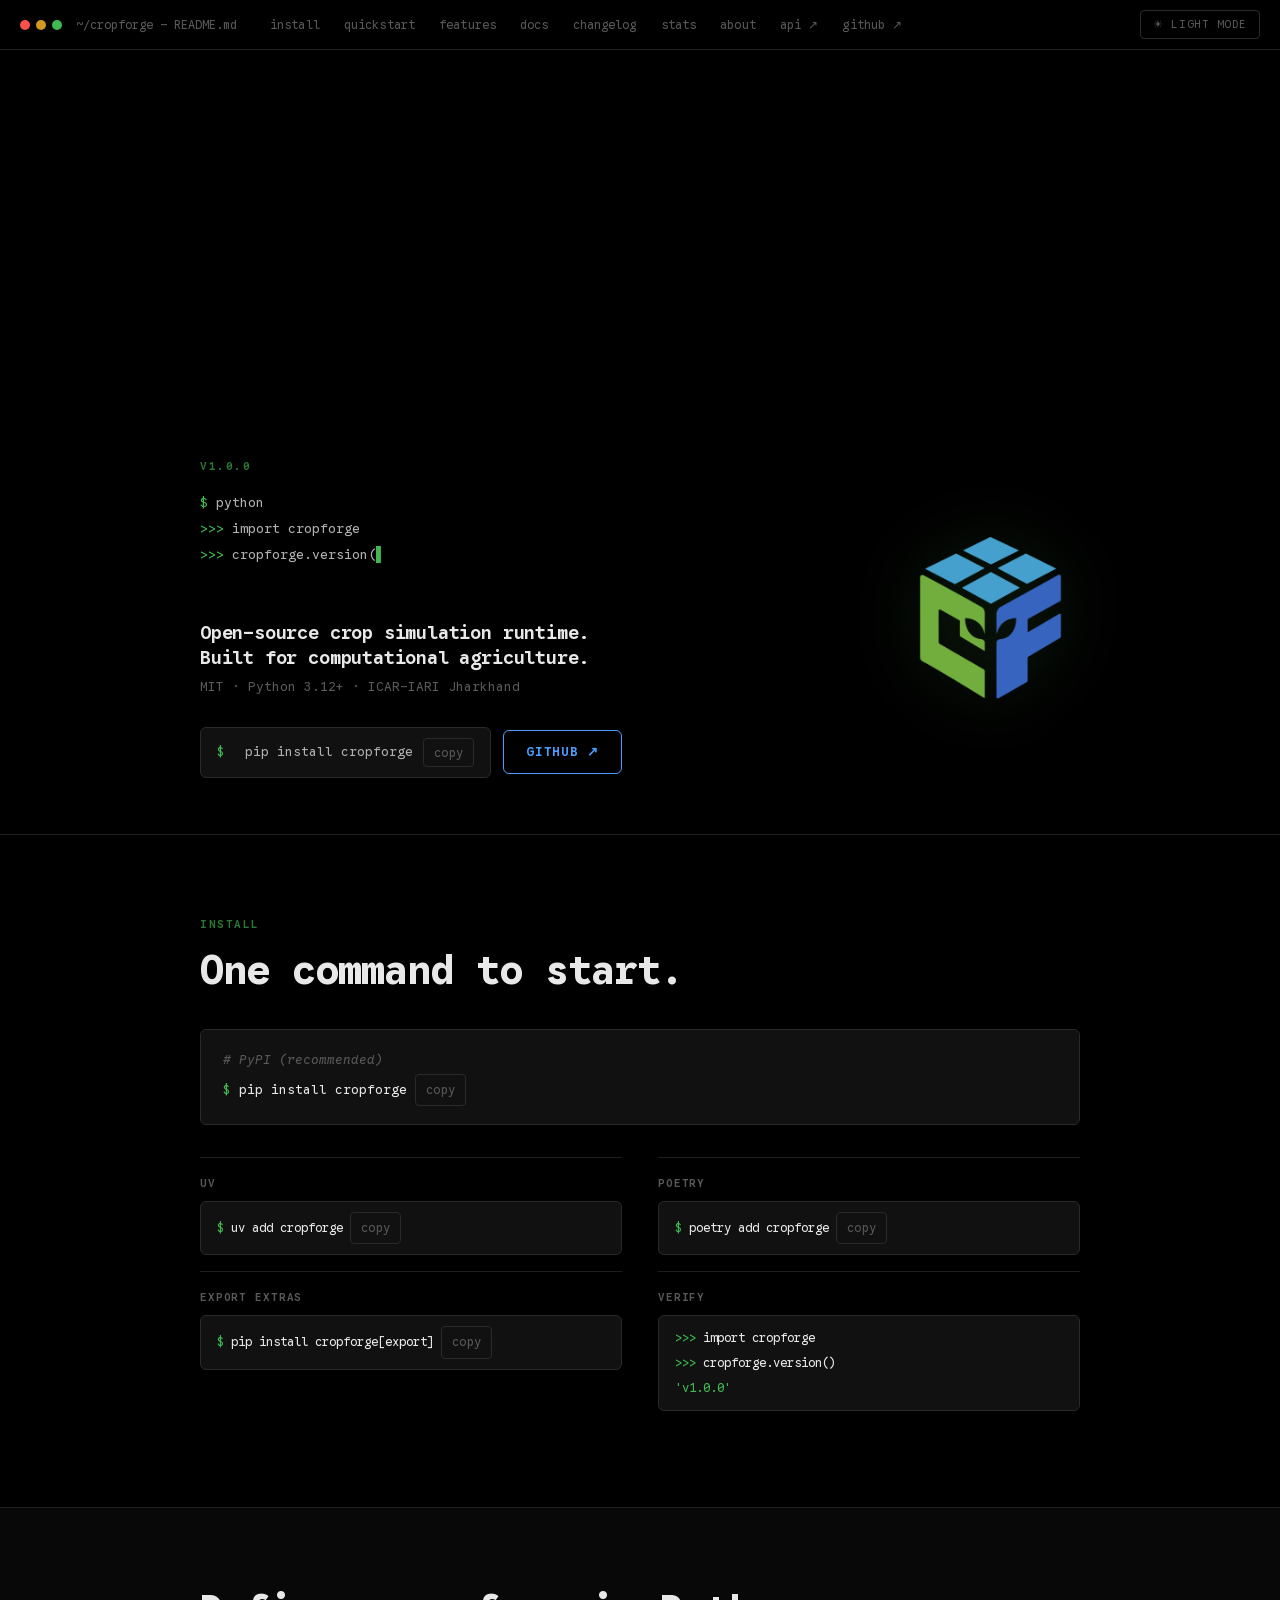
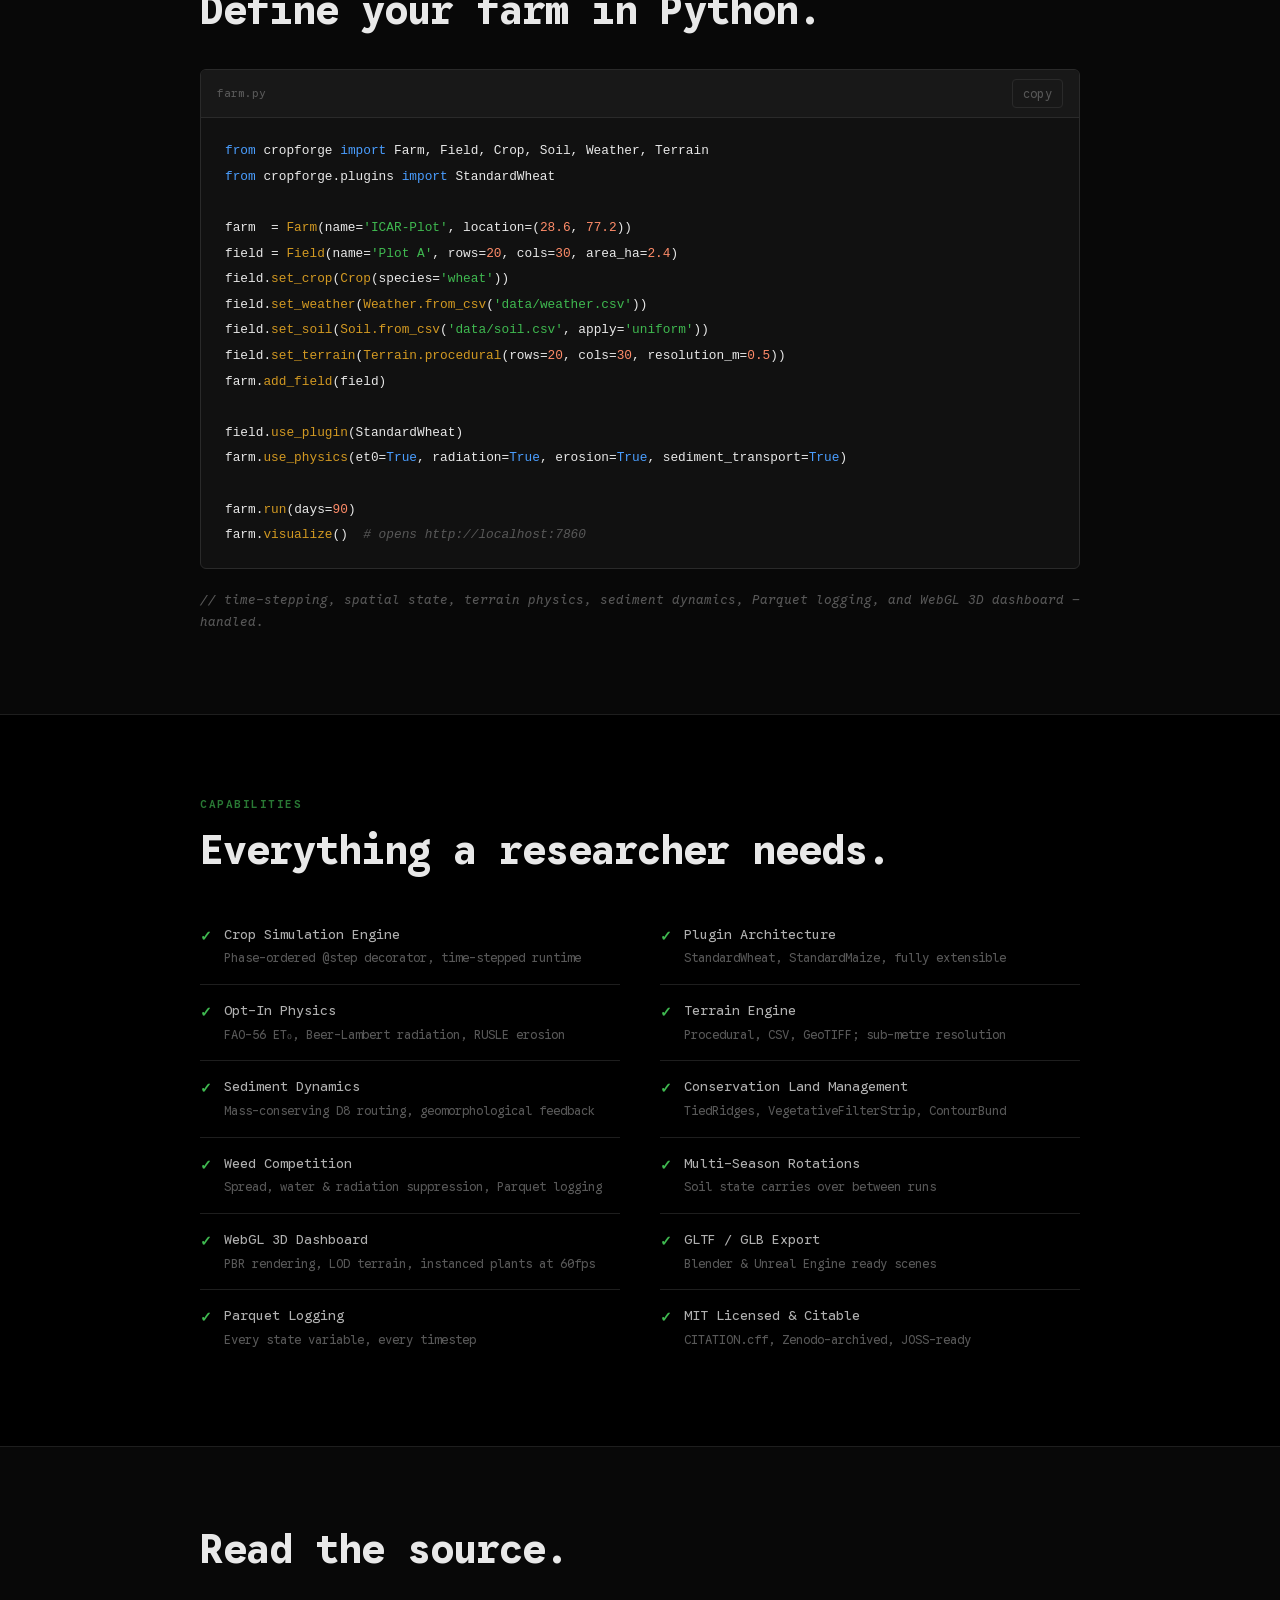
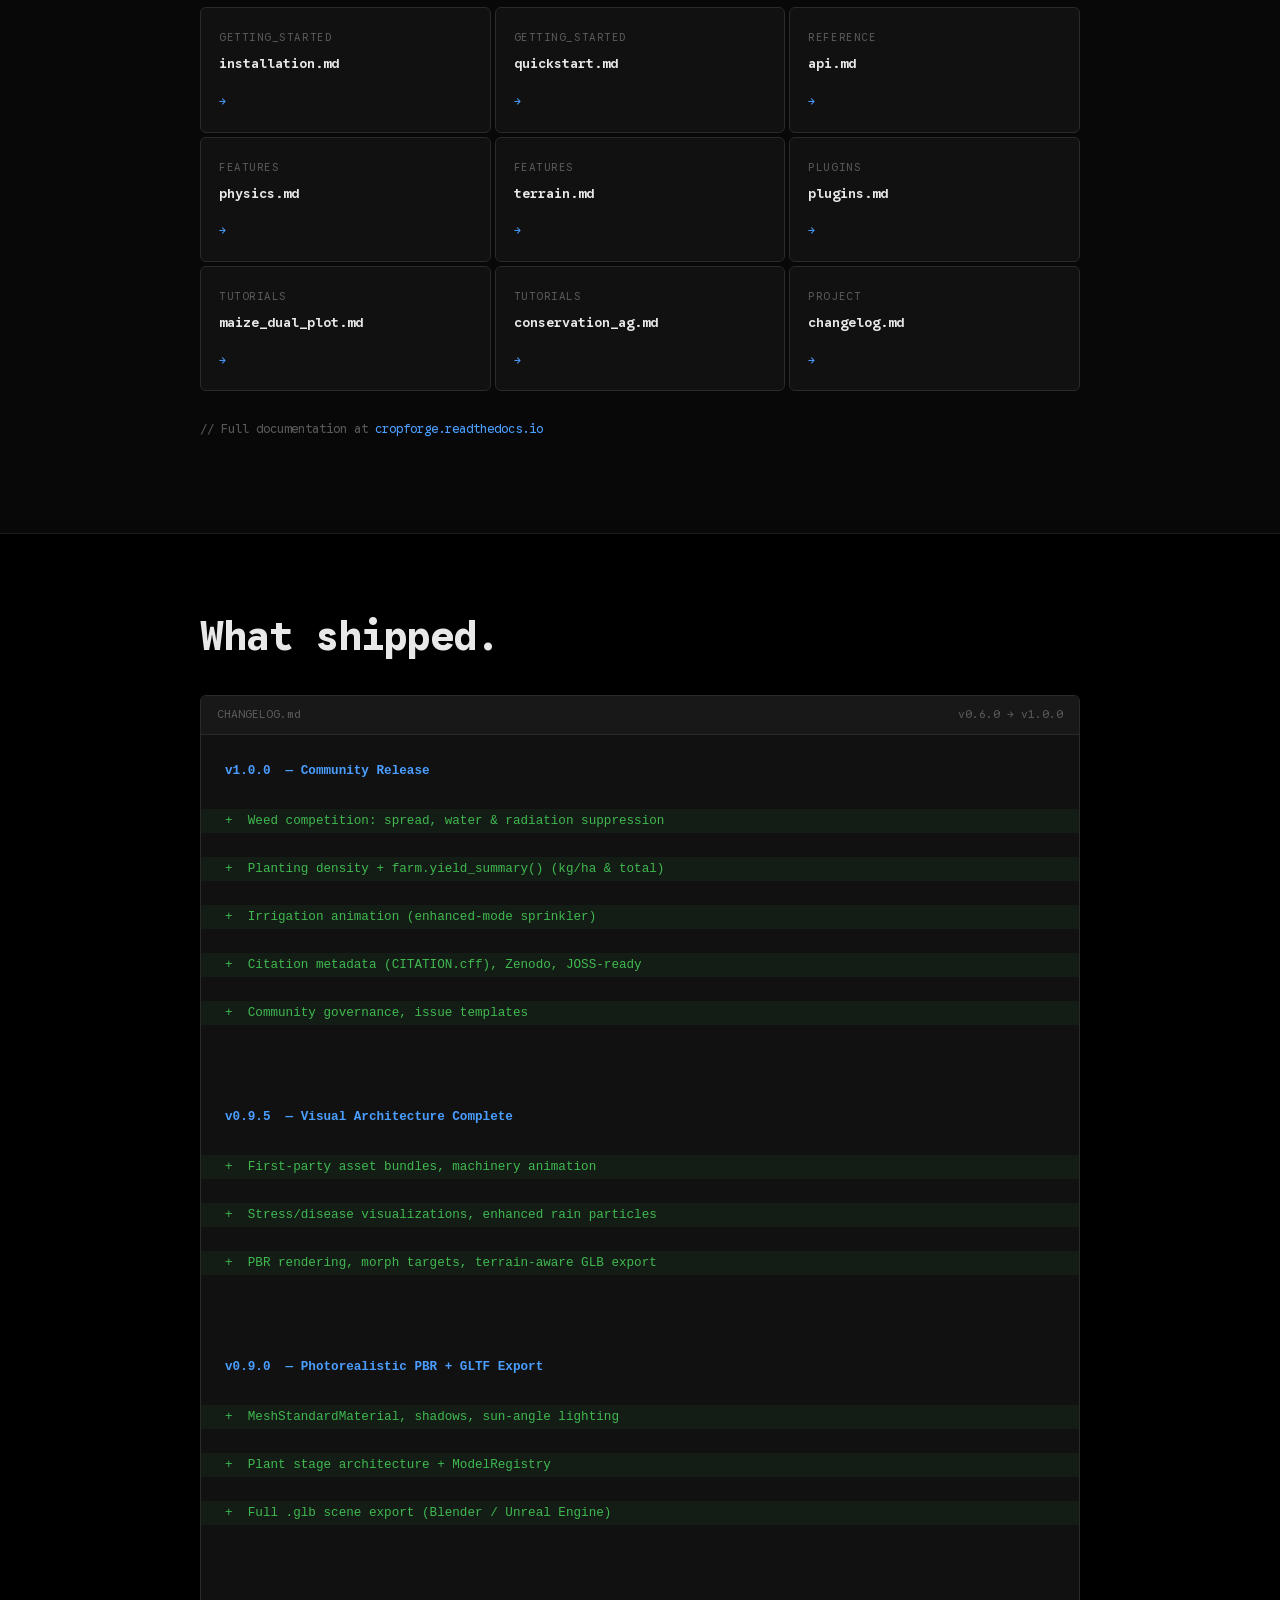
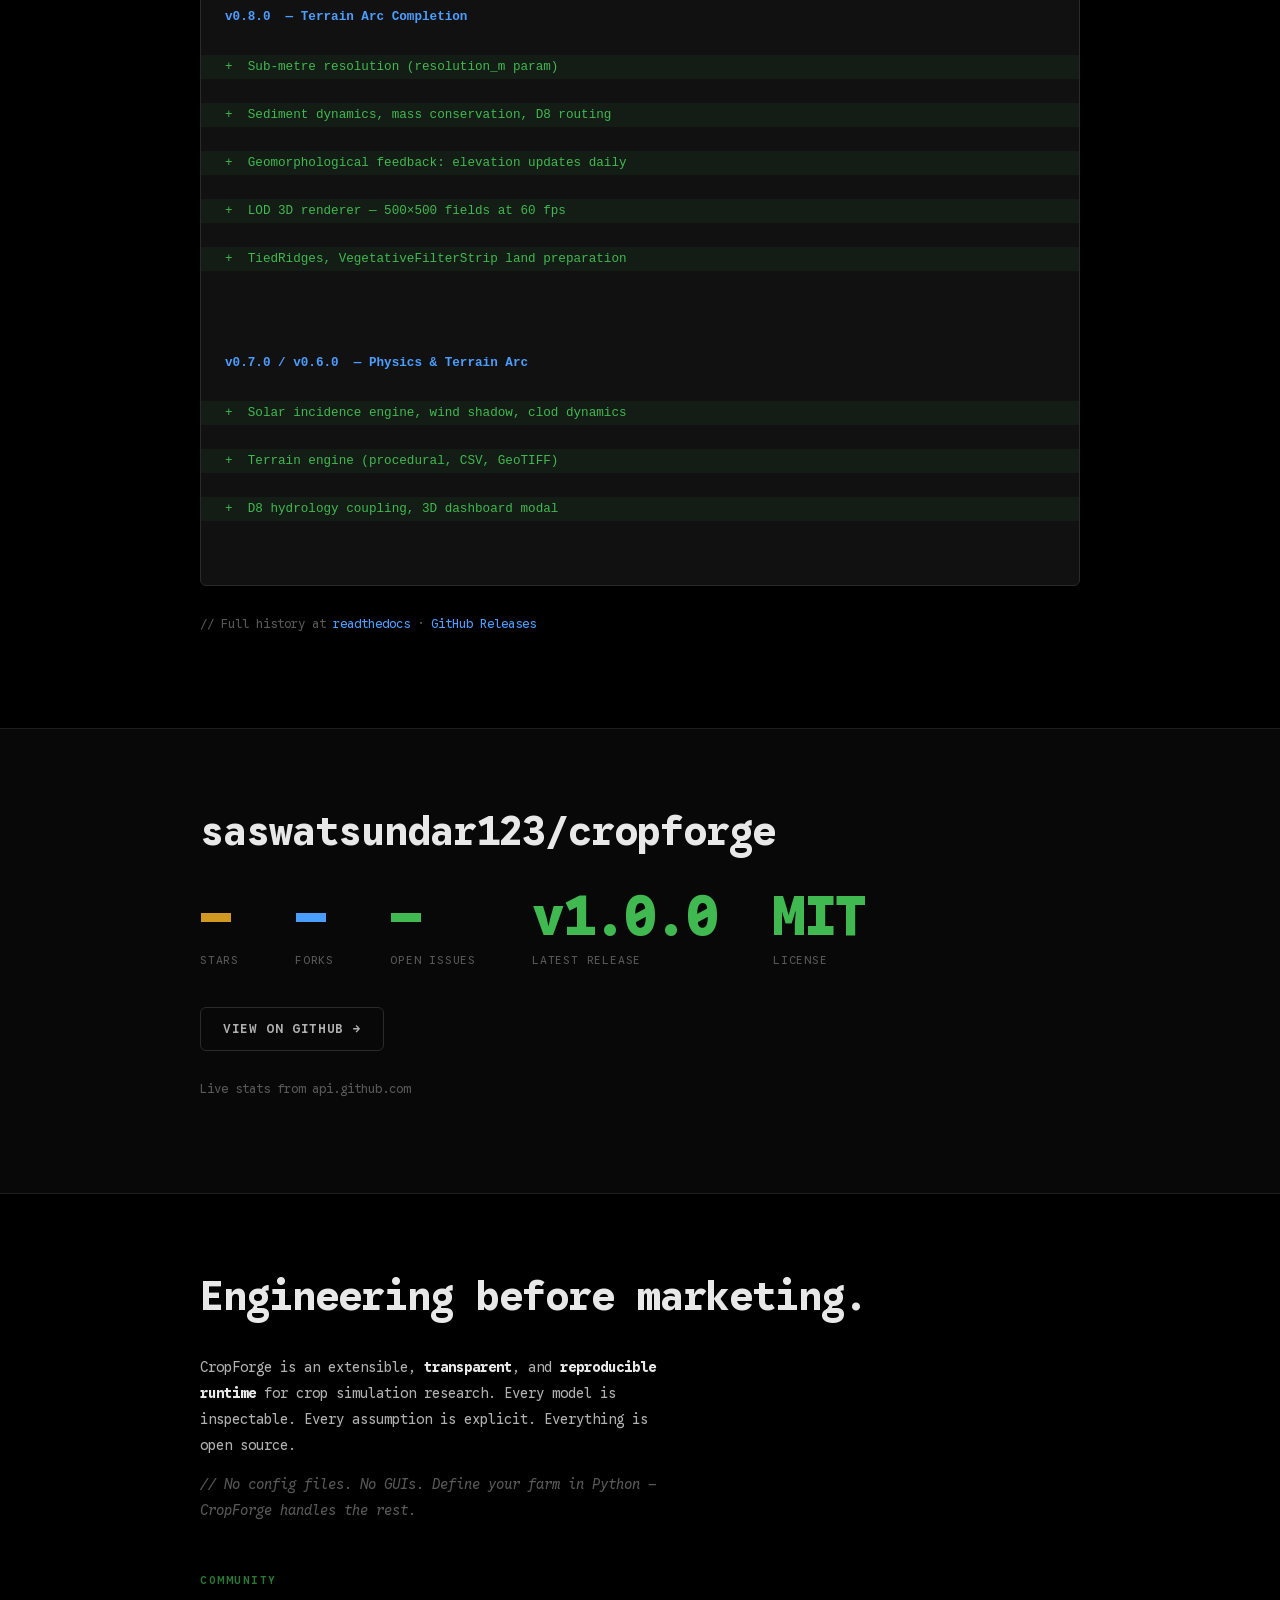
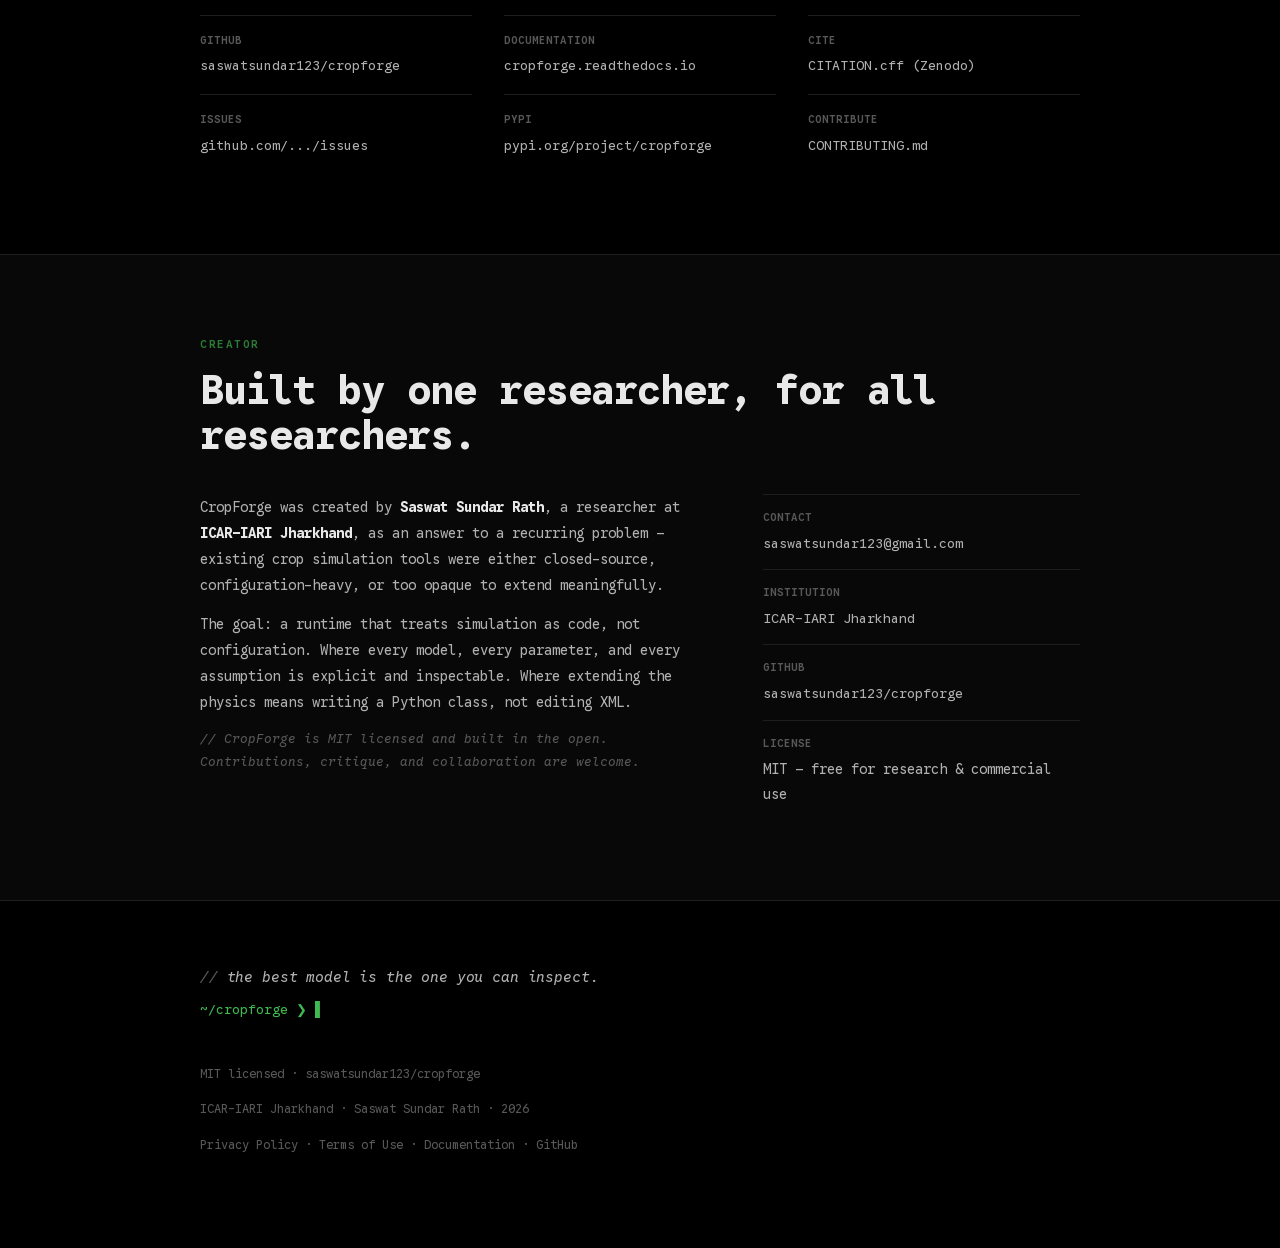
==== commit fa81a35c: "SEO: fix meta tags, add json-ld, and fix headings based on audit" ====
--- a/index.html
+++ b/index.html
@@ -13,15 +13,18 @@
   <meta name="viewport" content="width=device-width, initial-scale=1">
 
   <title>CropForge — Python-first crop simulation runtime</title>
-  <meta name="description" content="CropForge is an open-source, code-first crop simulation runtime for agricultural researchers. Define farms in Python — CropForge handles time-stepping, terrain physics, sediment dynamics, Parquet logging, and a WebGL 3D dashboard. Built at ICAR-IARI Jharkhand by Saswat Sundar Rath.">
+  <meta name="description" content="Open-source, Python-first crop simulation runtime for agricultural researchers. Handles terrain physics, sediment dynamics, and WebGL 3D visualisation.">
   <meta name="author" content="Saswat Sundar Rath">
   <meta name="keywords" content="crop simulation, agricultural modelling, Python, FAO-56, terrain engine, CropForge, ICAR, open source">
+  <link rel="canonical" href="https://cropforge.org/">
 
   <!-- Open Graph -->
+  <meta property="og:site_name" content="CropForge">
+  <meta property="og:locale" content="en_US">
   <meta property="og:type" content="website">
   <meta property="og:url" content="https://cropforge.org/">
   <meta property="og:title" content="CropForge — Python-first crop simulation runtime">
-  <meta property="og:description" content="Define your farm in Python. CropForge handles time-stepping, terrain physics, sediment dynamics, Parquet logging, and WebGL 3D visualisation.">
+  <meta property="og:description" content="Open-source, Python-first crop simulation runtime for agricultural researchers. Handles terrain physics, sediment dynamics, and WebGL 3D visualisation.">
   <meta property="og:image" content="https://cropforge.org/CropForge_OG_Card.png">
   <meta property="og:image:width" content="1200">
   <meta property="og:image:height" content="630">
@@ -29,8 +32,9 @@
 
   <!-- Twitter / X Card -->
   <meta name="twitter:card" content="summary_large_image">
+  <meta name="twitter:site" content="@saswatsundar123">
   <meta name="twitter:title" content="CropForge — Python-first crop simulation runtime">
-  <meta name="twitter:description" content="Define your farm in Python. CropForge handles time-stepping, terrain physics, sediment dynamics, Parquet logging, and WebGL 3D visualisation.">
+  <meta name="twitter:description" content="Open-source, Python-first crop simulation runtime for agricultural researchers. Handles terrain physics, sediment dynamics, and WebGL 3D visualisation.">
   <meta name="twitter:image" content="https://cropforge.org/CropForge_OG_Card.png">
 
   <!-- Favicon -->
@@ -54,6 +58,21 @@
     function gtag(){dataLayer.push(arguments);}
     gtag('js', new Date());
     gtag('config', 'G-MTQW5E33HN');
+  </script>
+  <!-- JSON-LD -->
+  <script type="application/ld+json">
+  {
+    "@context": "https://schema.org",
+    "@type": "WebPage",
+    "name": "CropForge — Python-first crop simulation runtime",
+    "description": "Open-source, Python-first crop simulation runtime for agricultural researchers. Handles terrain physics, sediment dynamics, and WebGL 3D visualisation.",
+    "url": "https://cropforge.org/",
+    "image": "https://cropforge.org/CropForge_OG_Card.png",
+    "author": {
+      "@type": "Person",
+      "name": "Saswat Sundar Rath"
+    }
+  }
   </script>
 </head>
 <body>
@@ -113,7 +132,7 @@
 
         <div id="hero-term" aria-live="polite" aria-label="Python REPL session demonstrating CropForge"></div>
 
-        <p class="tag">Open-source crop simulation runtime.<br>Built for computational agriculture.</p>
+        <h1 class="tag">Open-source crop simulation runtime.<br>Built for computational agriculture.</h1>
 
         <p class="sub">MIT · Python 3.12+ · ICAR-IARI Jharkhand</p>
 
--- a/style.css
+++ b/style.css
@@ -263,7 +263,7 @@
 }
 
 /* ── Headings ── */
-h2 {
+h1, h2 {
   font-weight: 700;
   letter-spacing: -.025em;
   font-size: clamp(1.7rem, 3.5vw, 2.5rem);
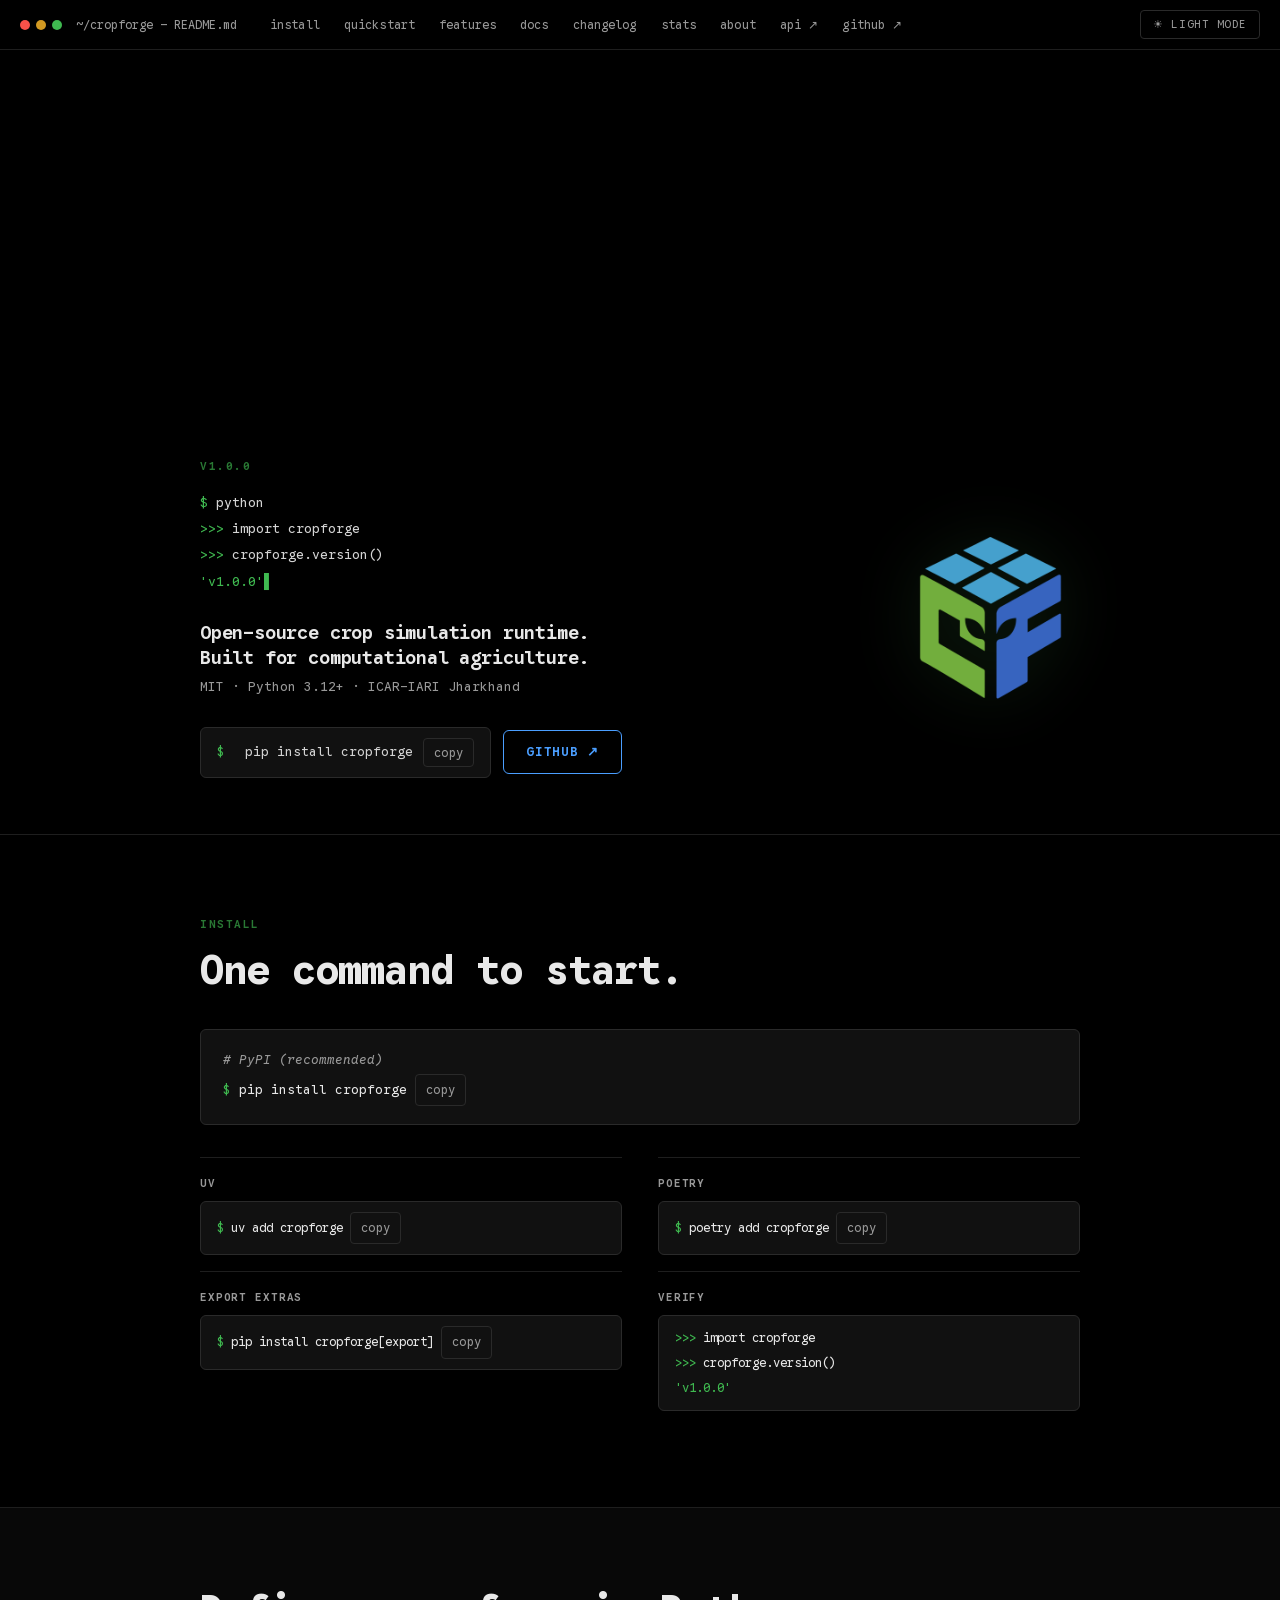
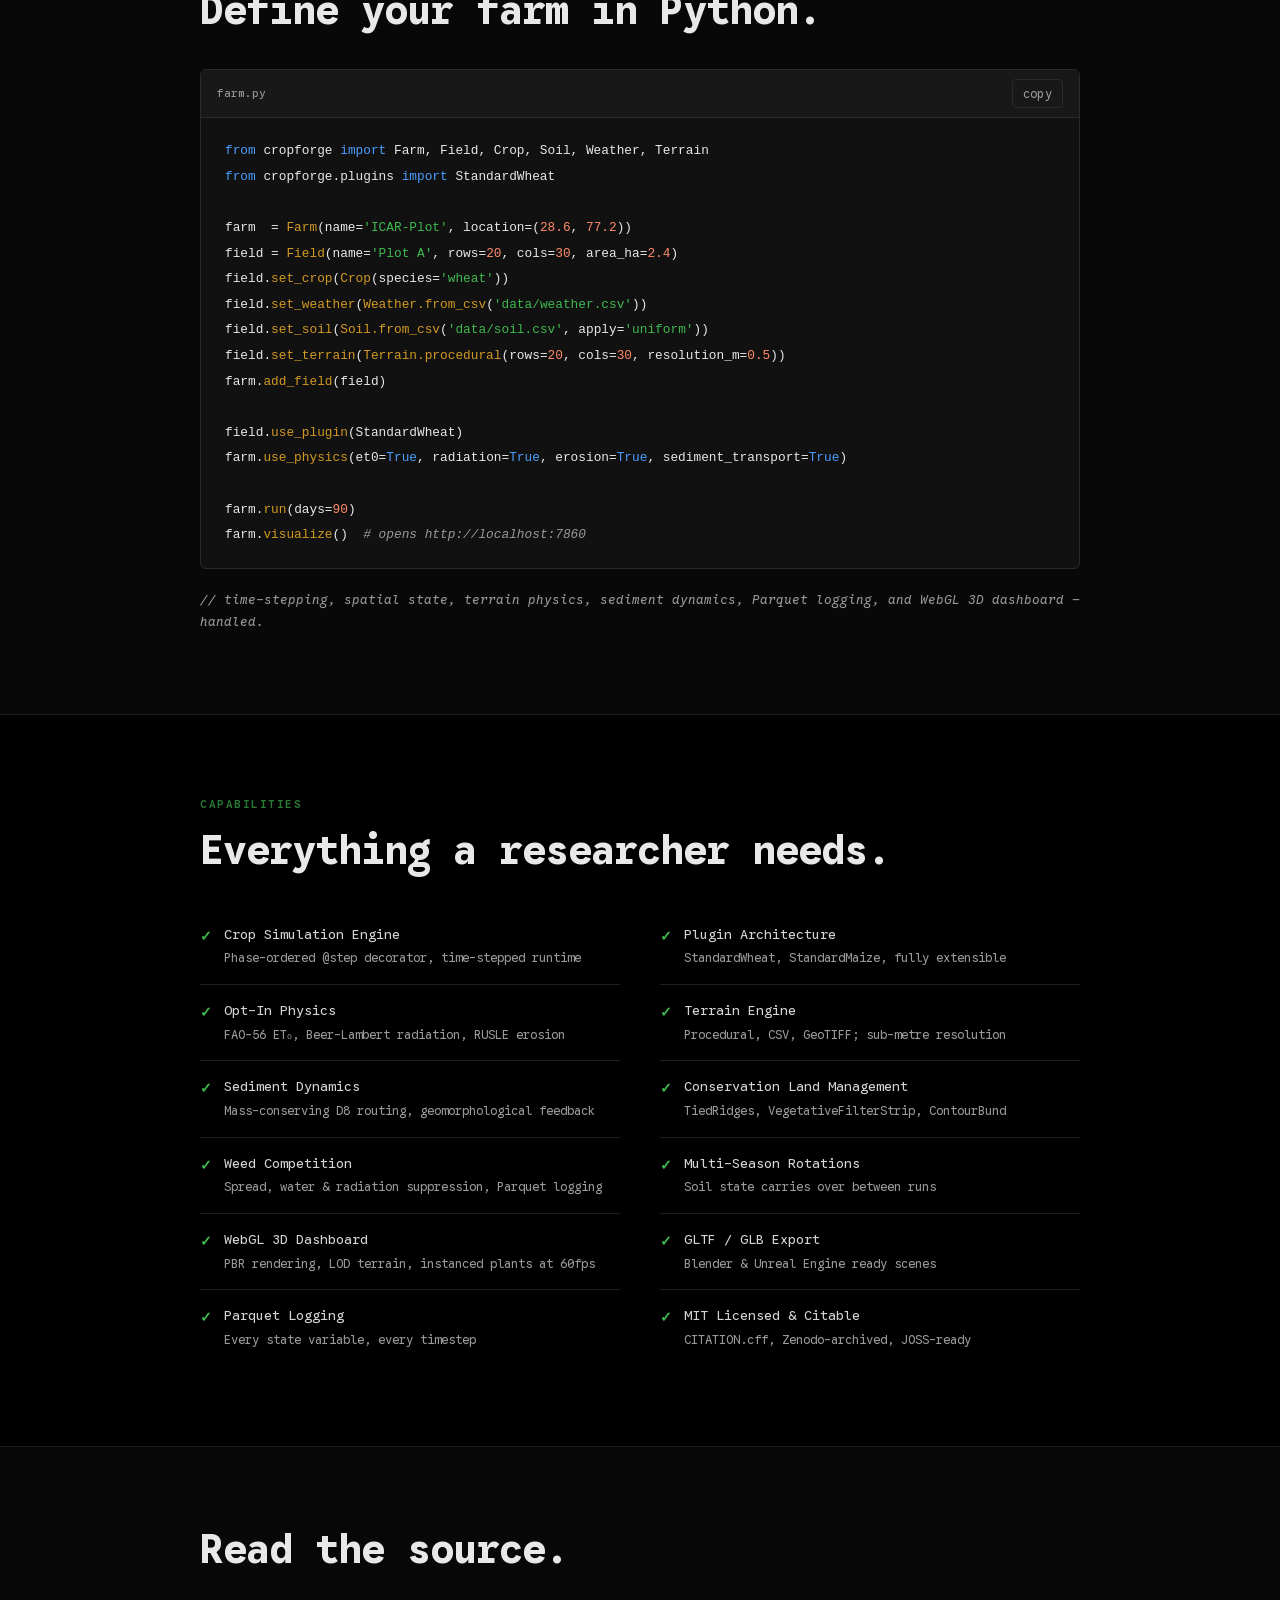
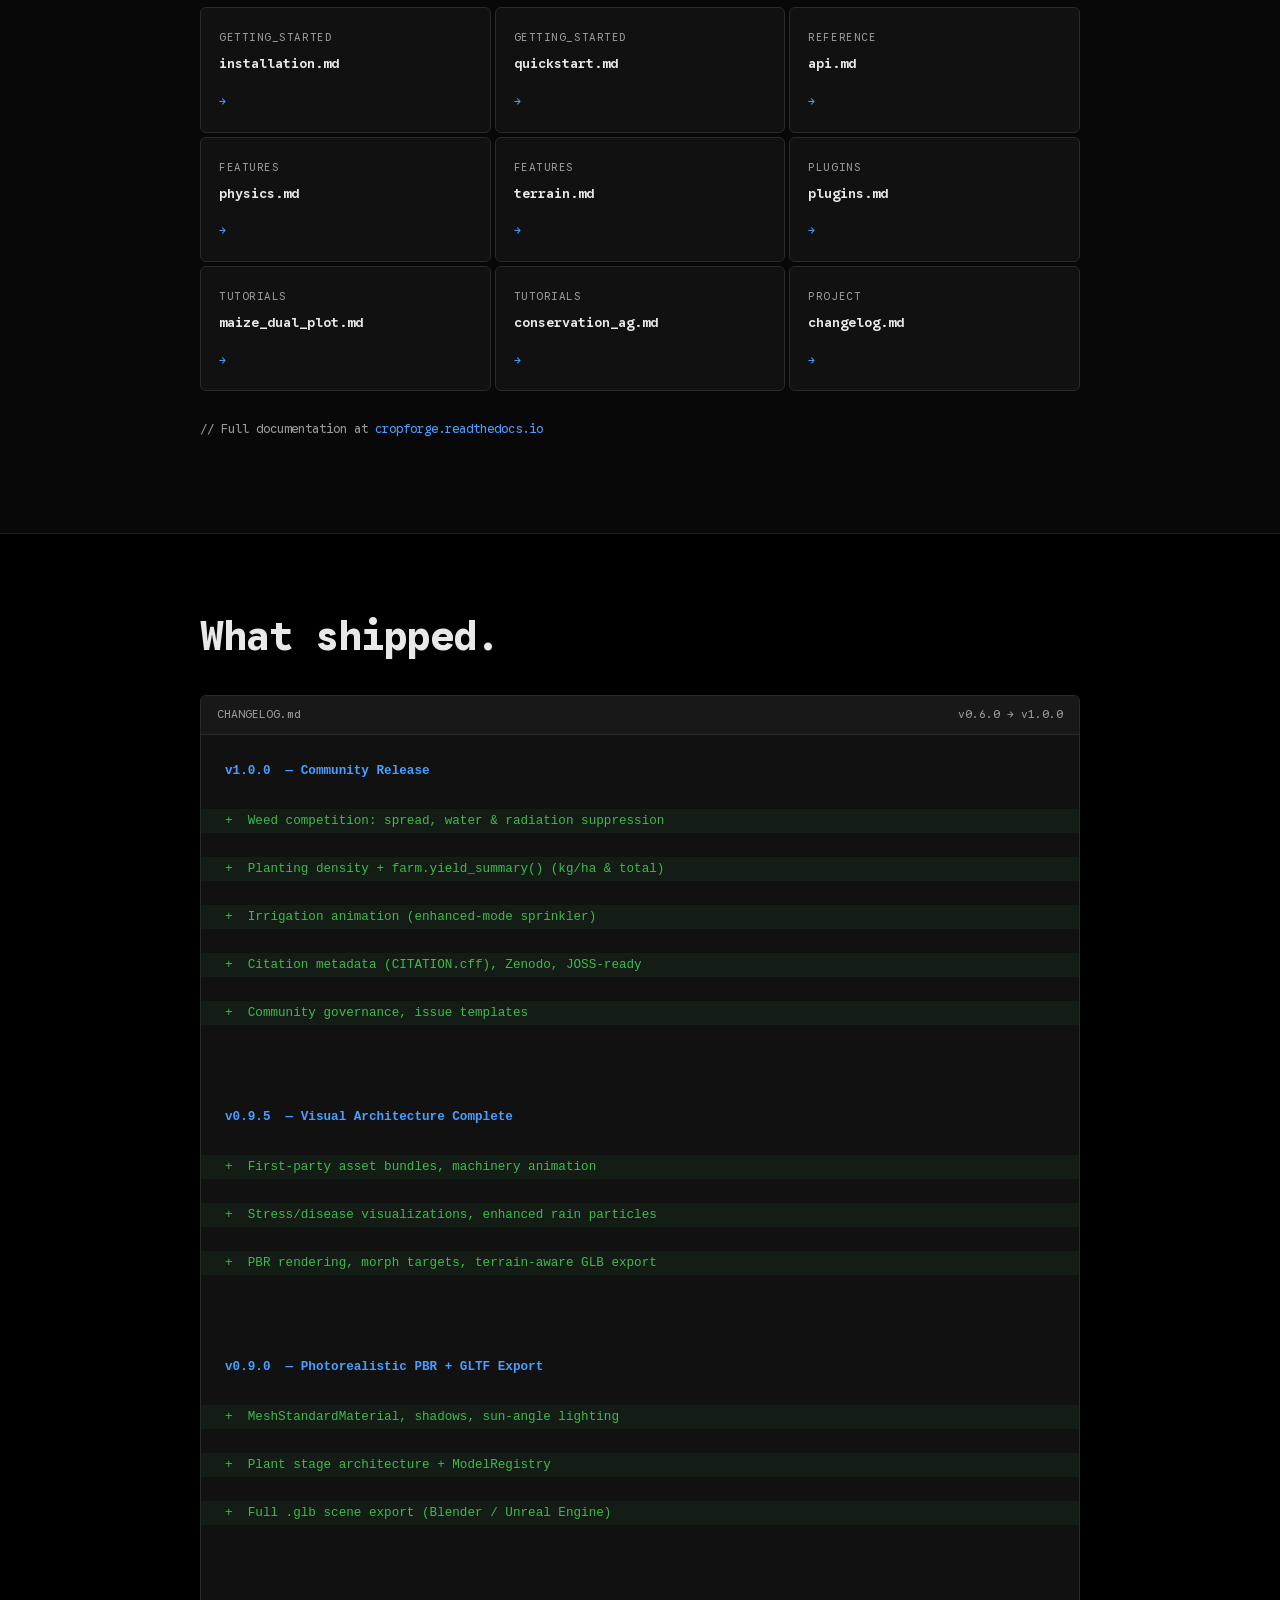
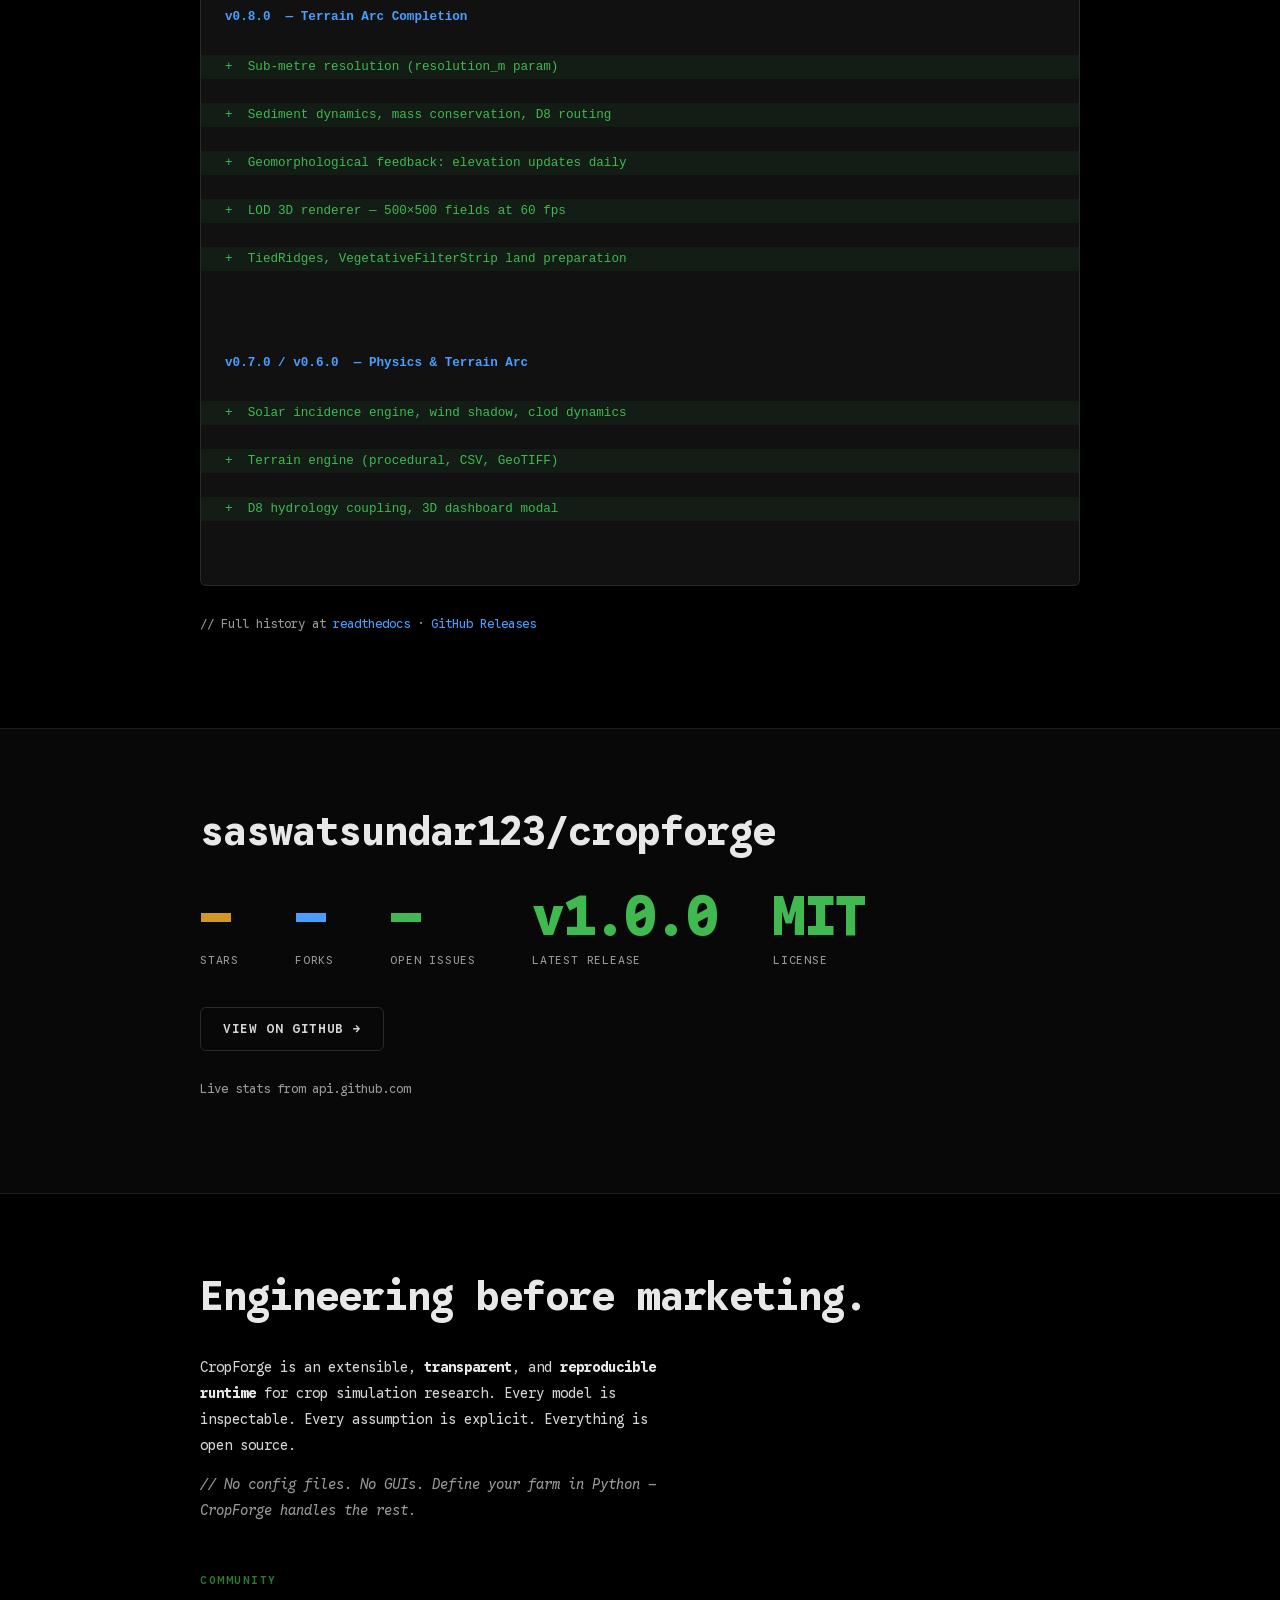
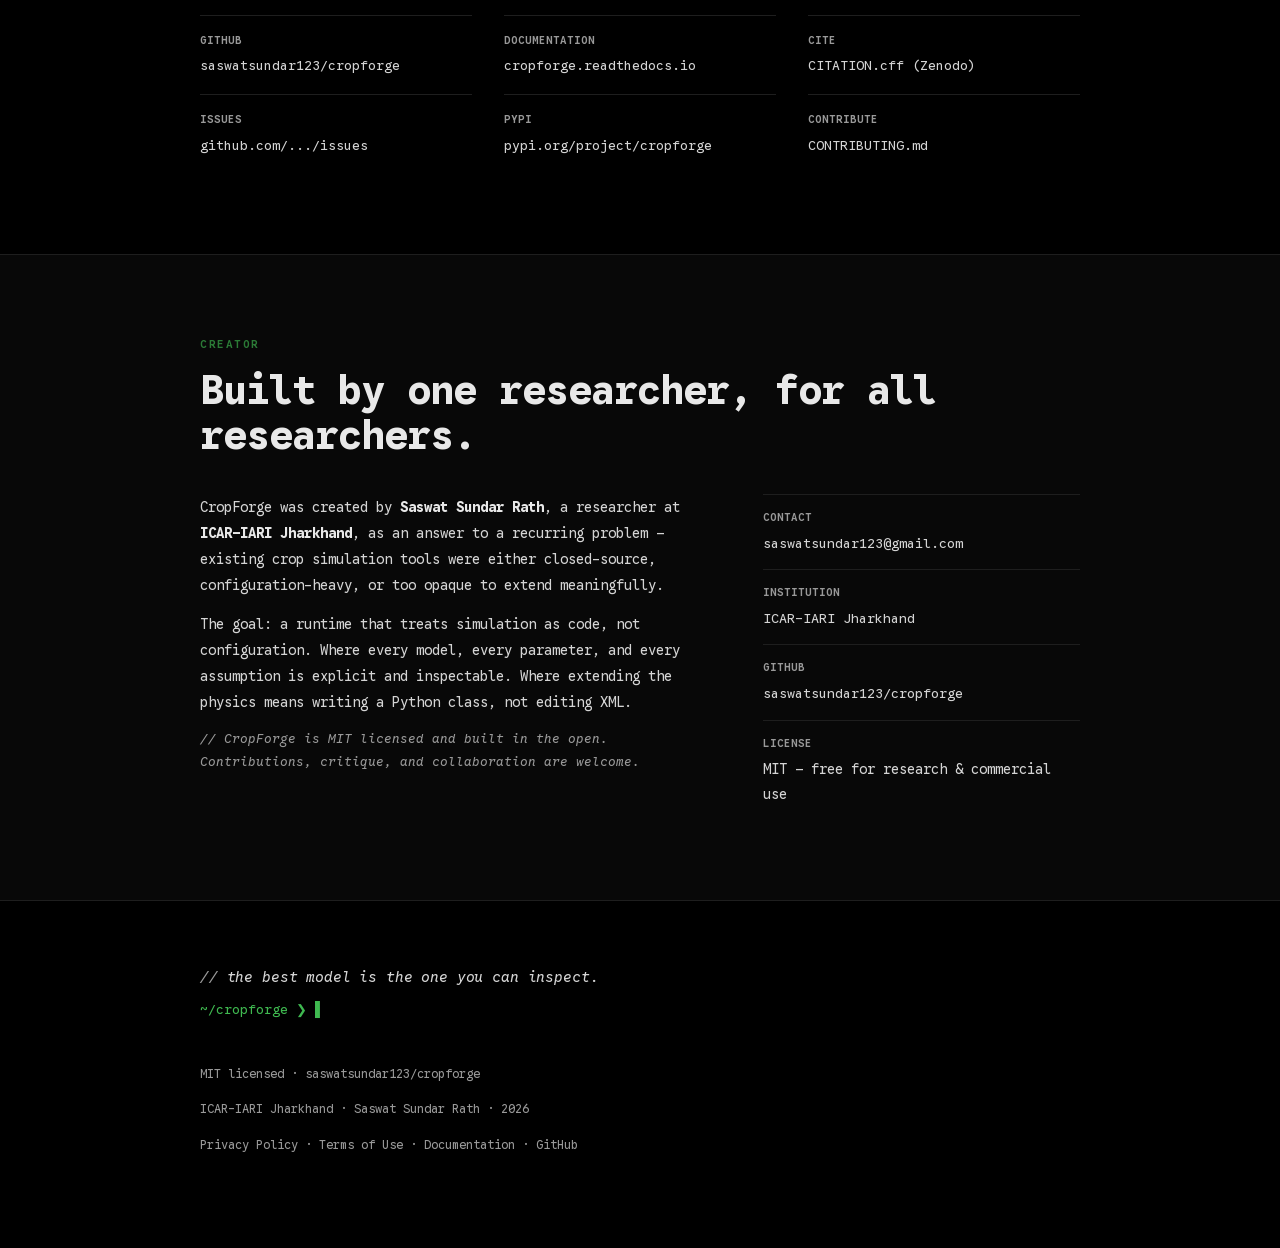
==== commit e964d928: "fix(ui): resolve performance, contrast, scroll, and tooltip issues" ====
--- a/index.html
+++ b/index.html
@@ -105,10 +105,9 @@
         <iframe
           class="ascii-frame"
           id="ascii-crop"
-          src="CropForge_assets/Ascii_elements/Crop.html"
+          data-src="CropForge_assets/Ascii_elements/Crop.html"
           title="Crop — interactive ASCII art"
           scrolling="no"
-          loading="eager"
           tabindex="-1"
         ></iframe>
       </div>
@@ -116,10 +115,9 @@
         <iframe
           class="ascii-frame"
           id="ascii-forge"
-          src="CropForge_assets/Ascii_elements/Forge.html"
+          data-src="CropForge_assets/Ascii_elements/Forge.html"
           title="Forge — interactive ASCII art"
           scrolling="no"
-          loading="eager"
           tabindex="-1"
         ></iframe>
       </div>
--- a/style.css
+++ b/style.css
@@ -24,8 +24,8 @@
   --line: #1e1e1e;
   --line2: #2a2a2a;
   --fg: #e8e8e8;
-  --fg2: #b0b0b0;
-  --dim: #585858;
+  --fg2: #d4d4d4;
+  --dim: #999999;
   --accent: #4a9eff;
   --grn: #3fb950;
   --warn: #d29922;
@@ -167,7 +167,10 @@
 
 .chrome .file {
   color: var(--dim);
-  flex-shrink: 0;
+  flex-shrink: 1;
+  white-space: nowrap;
+  overflow: hidden;
+  text-overflow: ellipsis;
 }
 
 .chrome-nav {
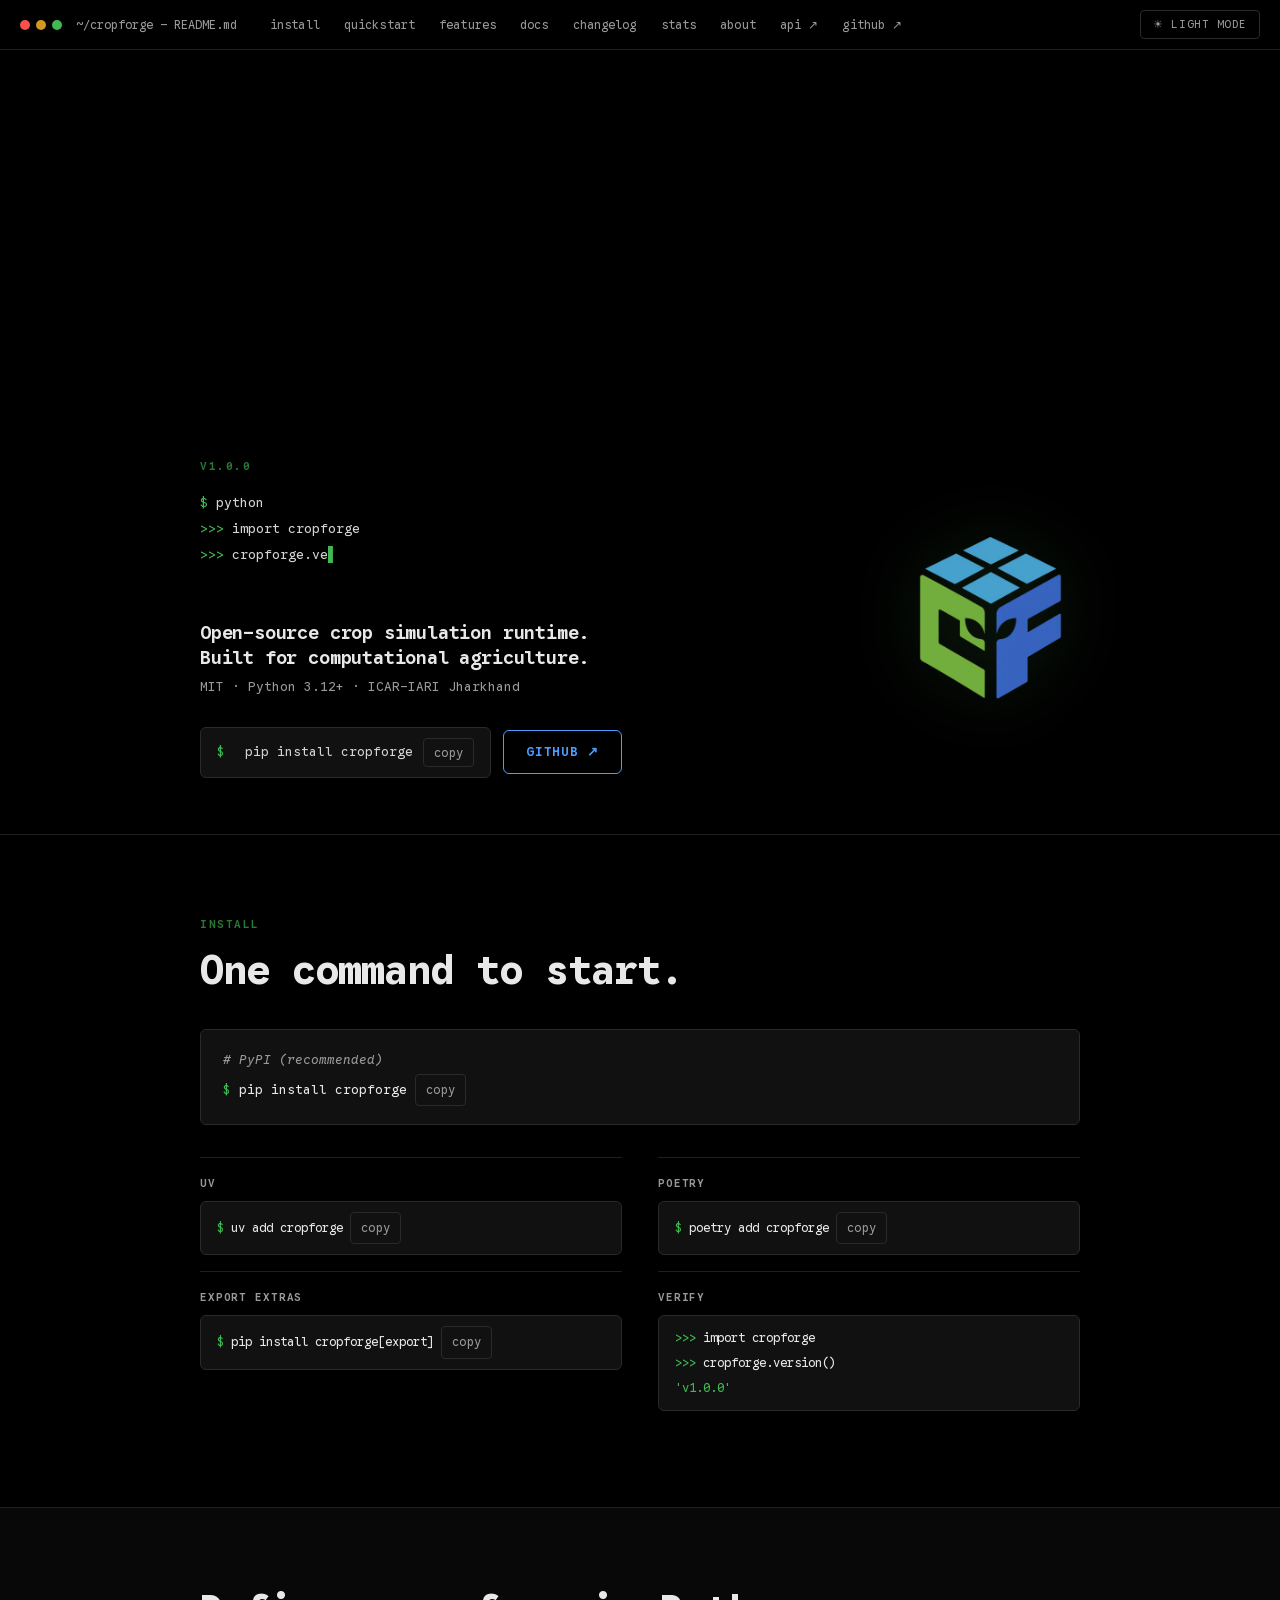
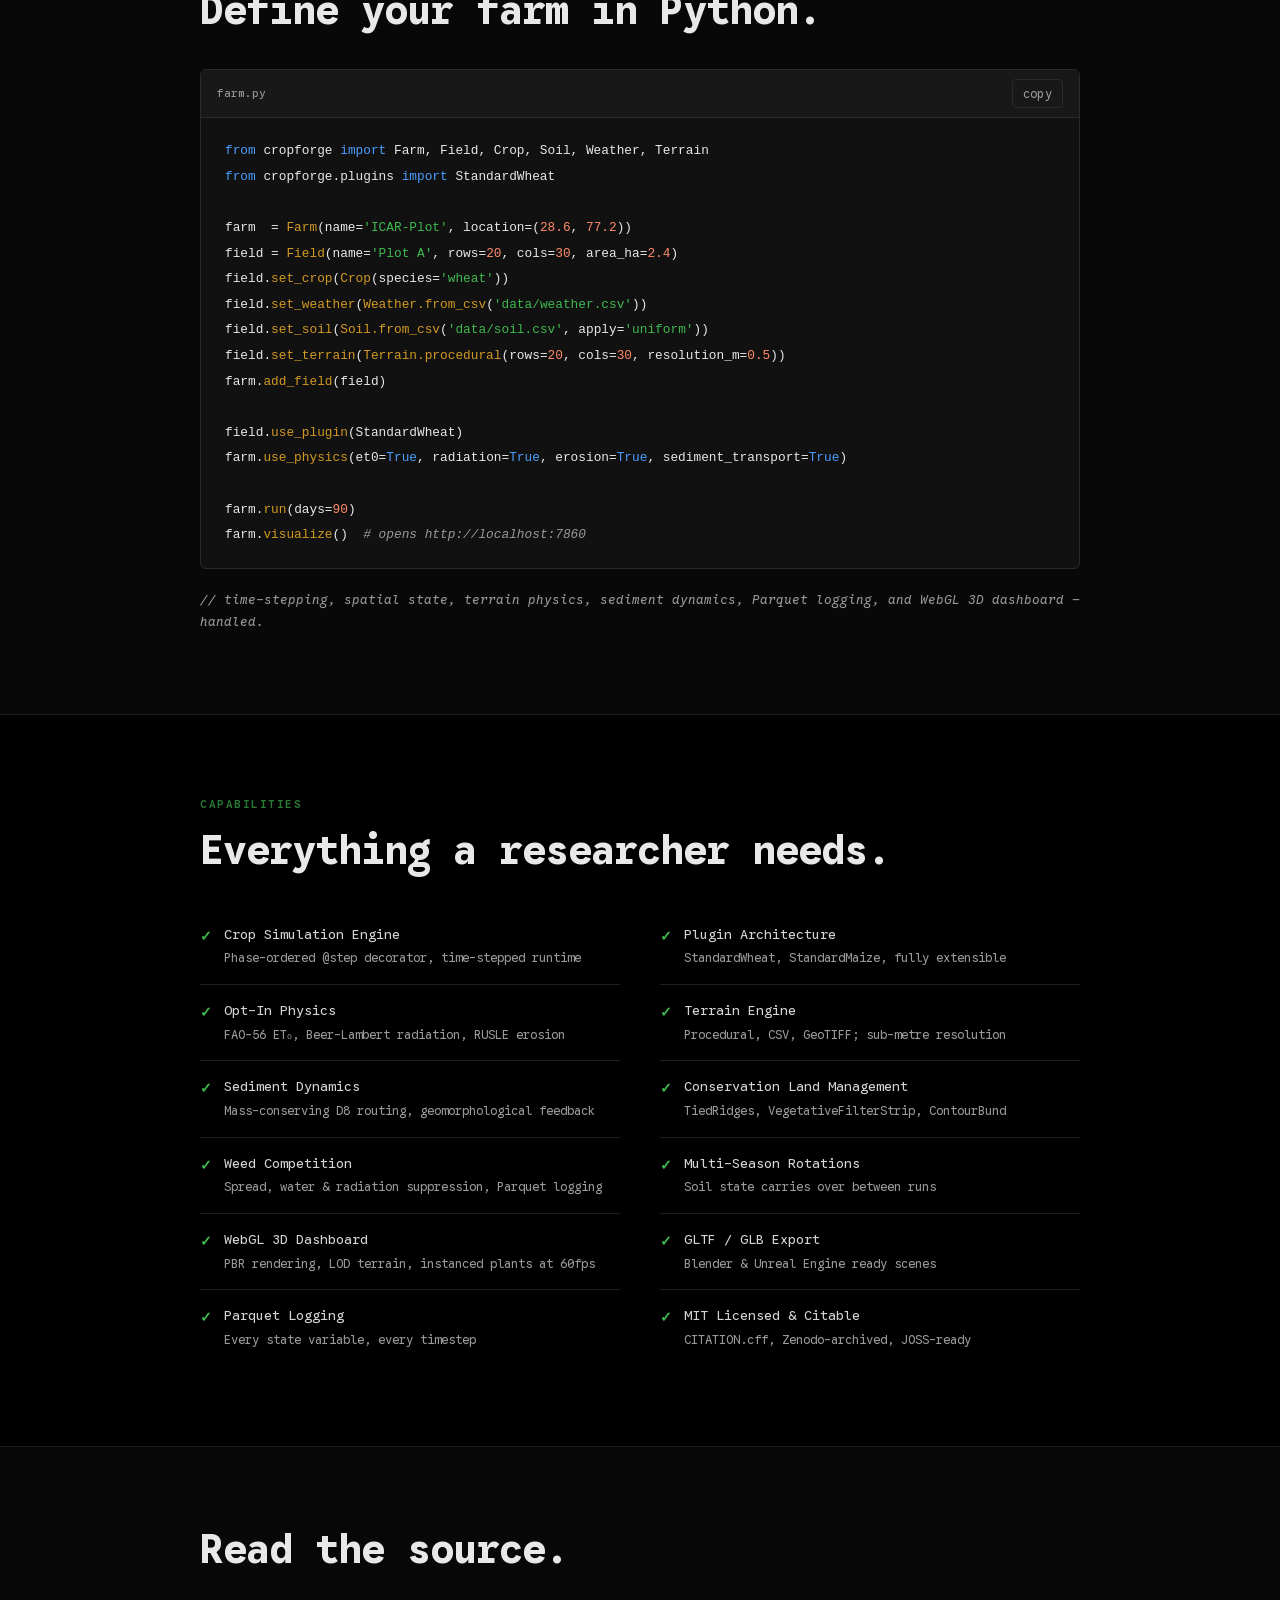
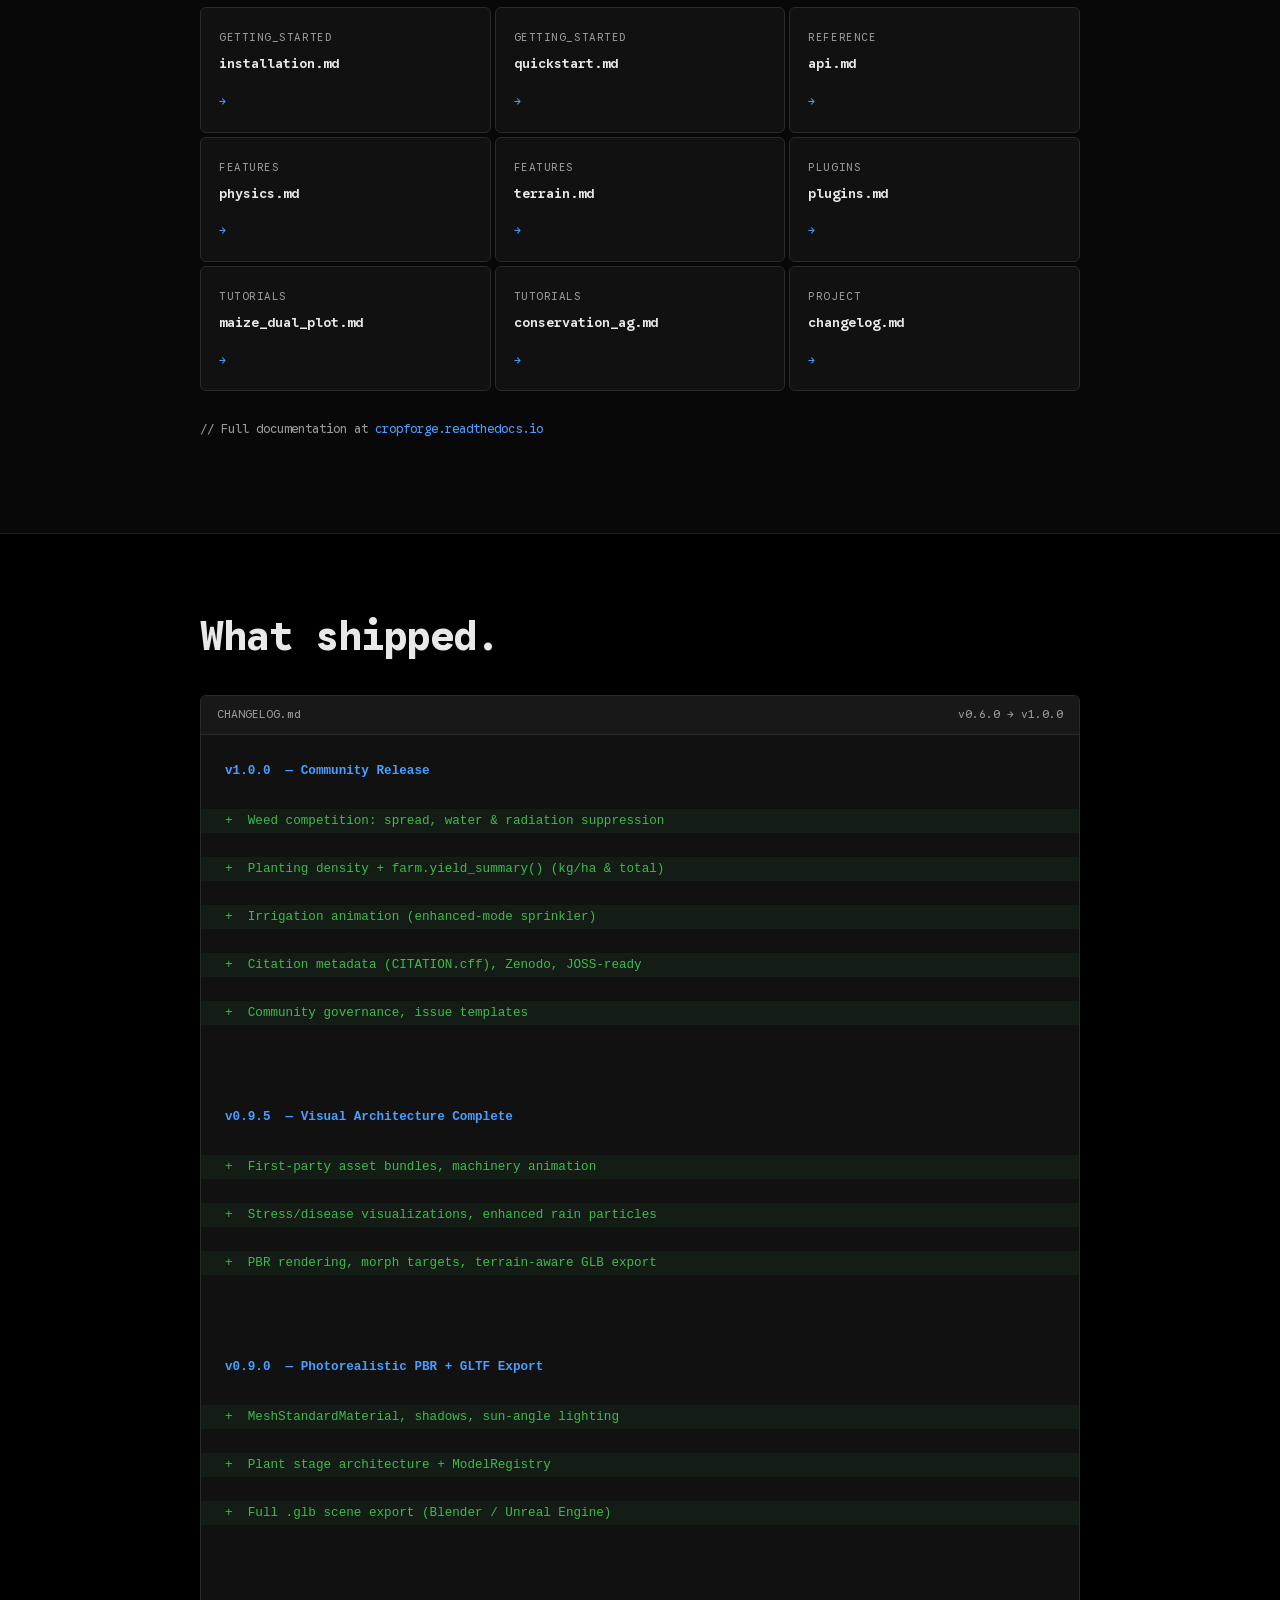
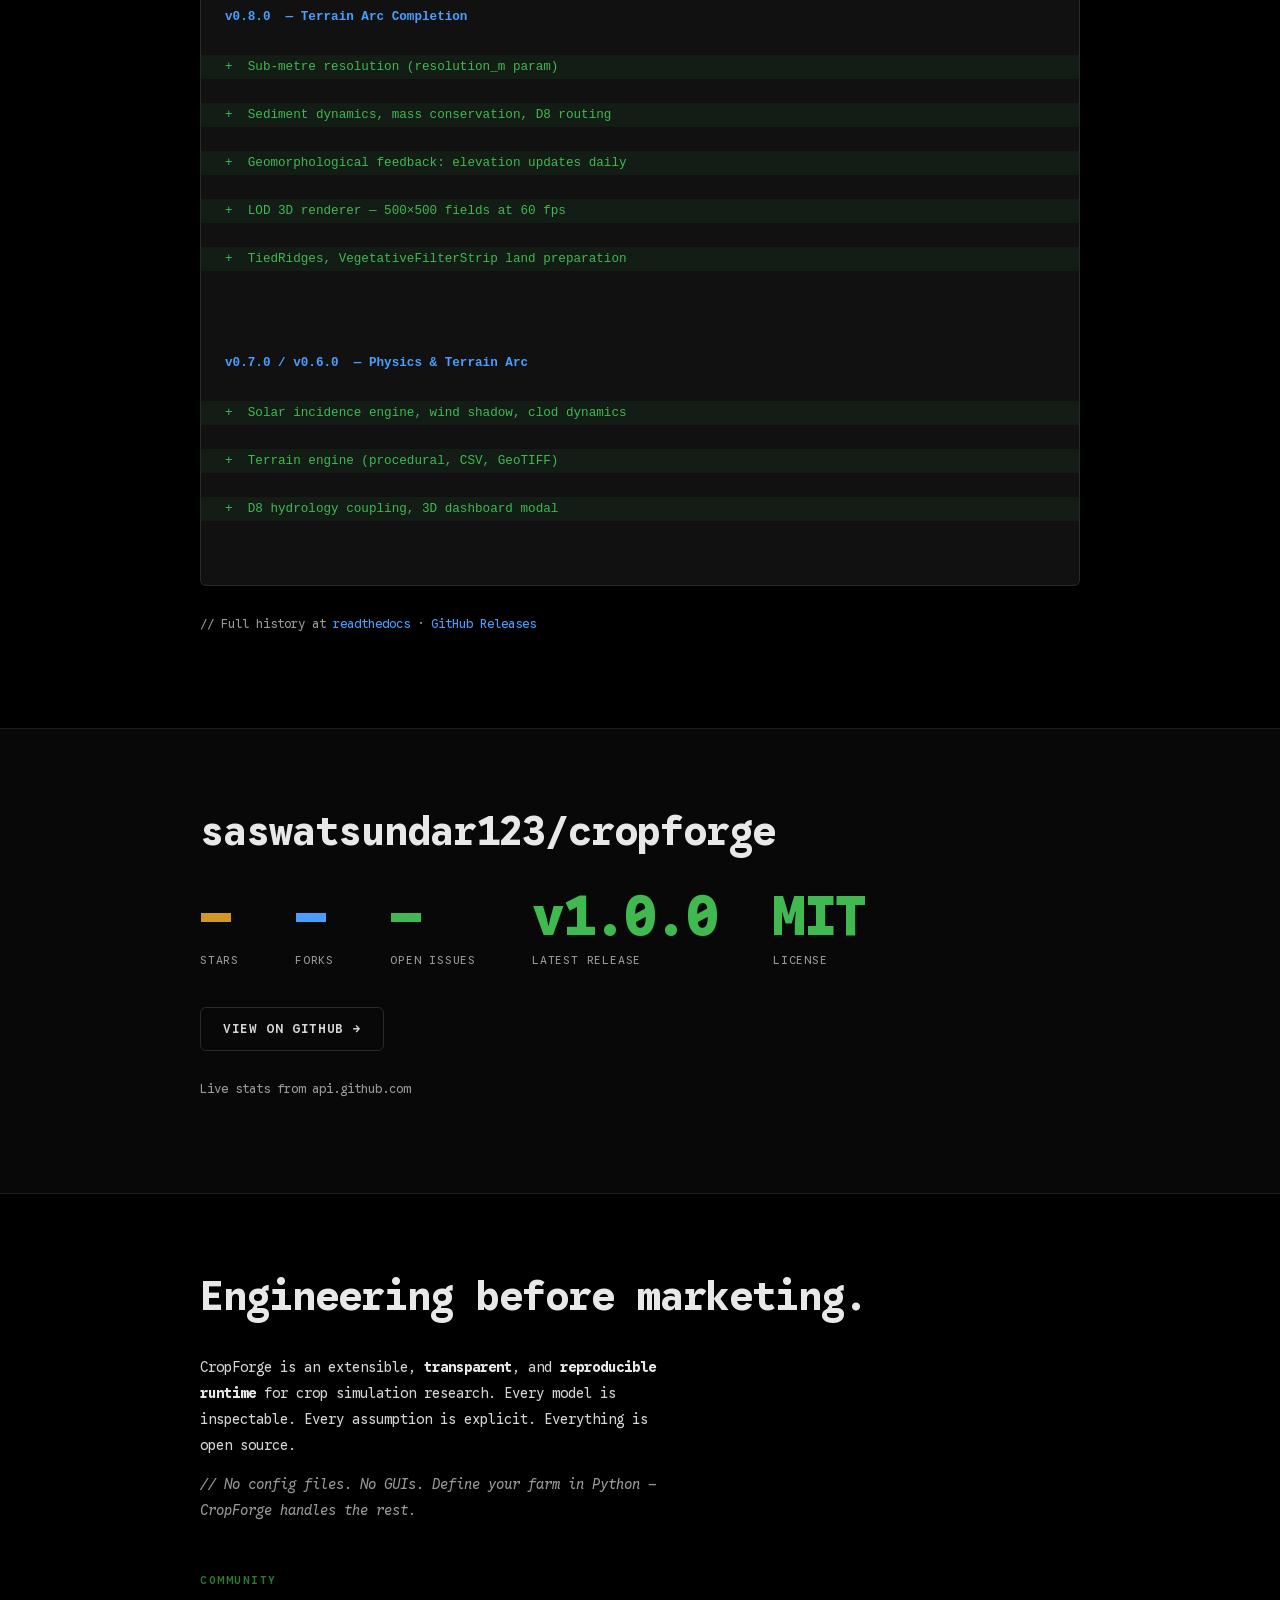
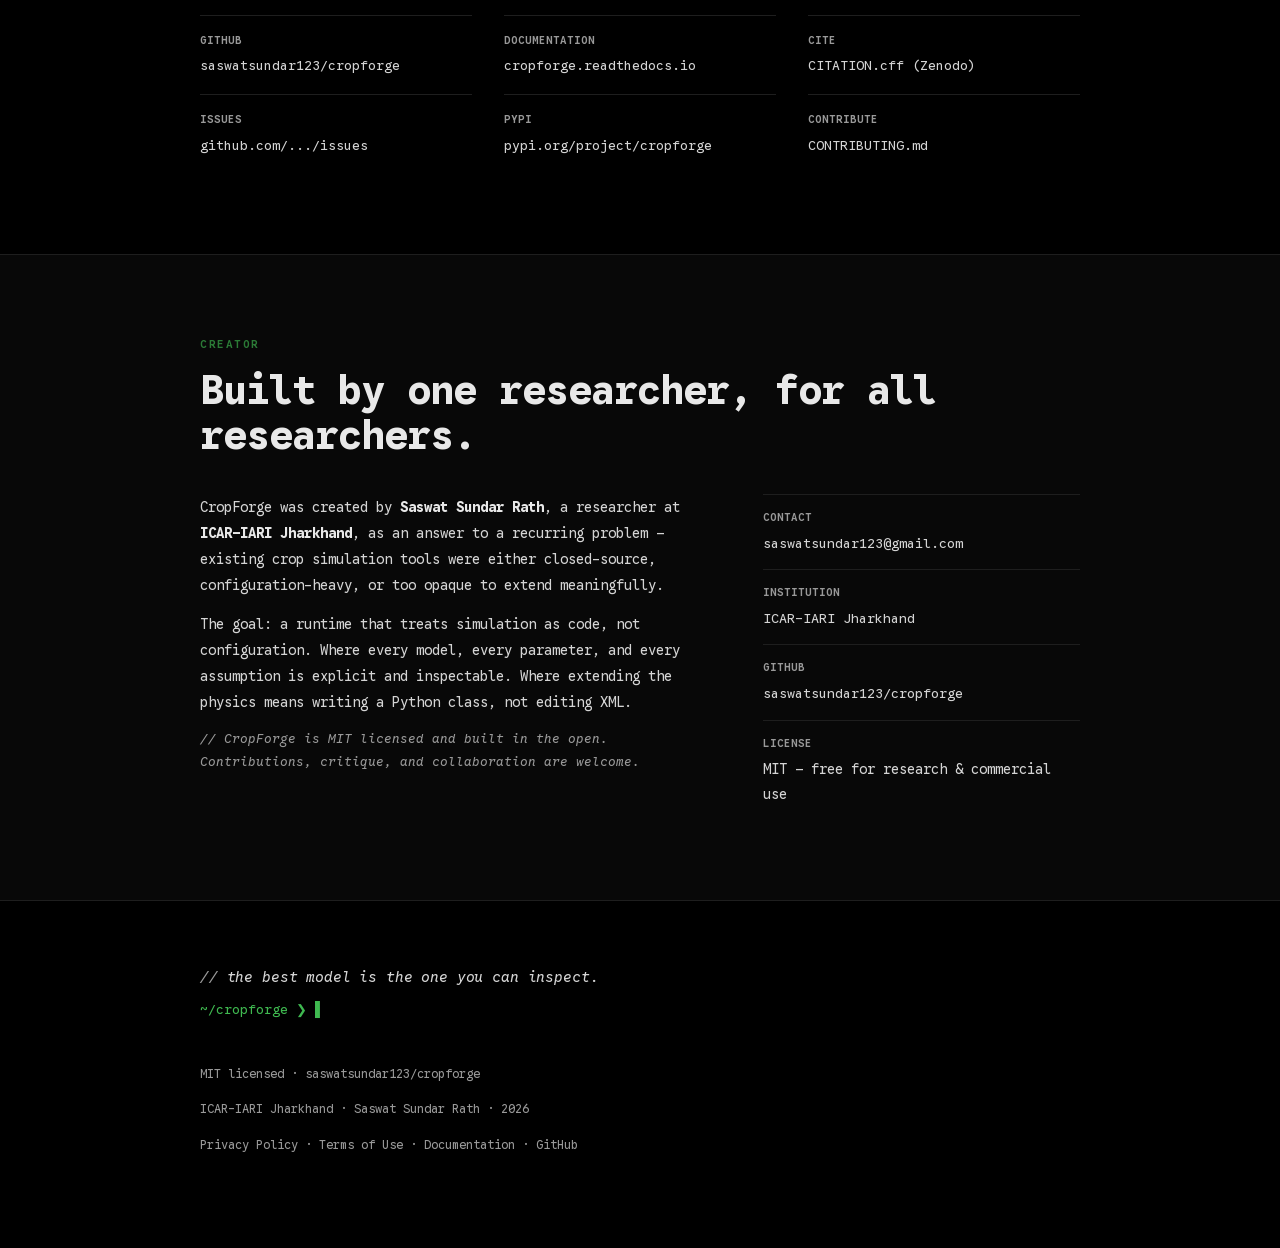
==== commit ff9ff8de: "fix(ui): use webp logo and eliminate mobile scroll completely" ====
--- a/index.html
+++ b/index.html
@@ -47,7 +47,7 @@
 
   <link rel="preload" href="Google_Sans_Code/GoogleSansCode-VariableFont_MONO,wght.ttf" as="font" type="font/ttf" crossorigin>
   <link rel="preload" href="Google_Sans_Code/GoogleSansCode-Italic-VariableFont_MONO,wght.ttf" as="font" type="font/ttf" crossorigin>
-  <link rel="preload" href="CropForge_assets/CropForge_Logo.png" as="image">
+  <link rel="preload" href="CropForge_assets/CropForge_Logo.webp" as="image">
   <link rel="preconnect" href="https://api.github.com">
   <link rel="stylesheet" href="style.css?v=14">
 
@@ -143,7 +143,7 @@
         </div>
       </div>
 
-      <img class="hero-logo" src="CropForge_assets/CropForge_Logo.png" alt="CropForge logo" width="400" height="400" fetchpriority="high">
+      <img class="hero-logo" src="CropForge_assets/CropForge_Logo.webp" alt="CropForge logo" width="400" height="400" fetchpriority="high">
     </div>
 
   </div>
--- a/style.css
+++ b/style.css
@@ -42,6 +42,10 @@
   box-sizing: border-box;
 }
 
+html, body {
+  overflow-x: hidden;
+}
+
 html {
   scroll-behavior: smooth;
 }
@@ -168,6 +172,7 @@
 .chrome .file {
   color: var(--dim);
   flex-shrink: 1;
+  min-width: 0;
   white-space: nowrap;
   overflow: hidden;
   text-overflow: ellipsis;
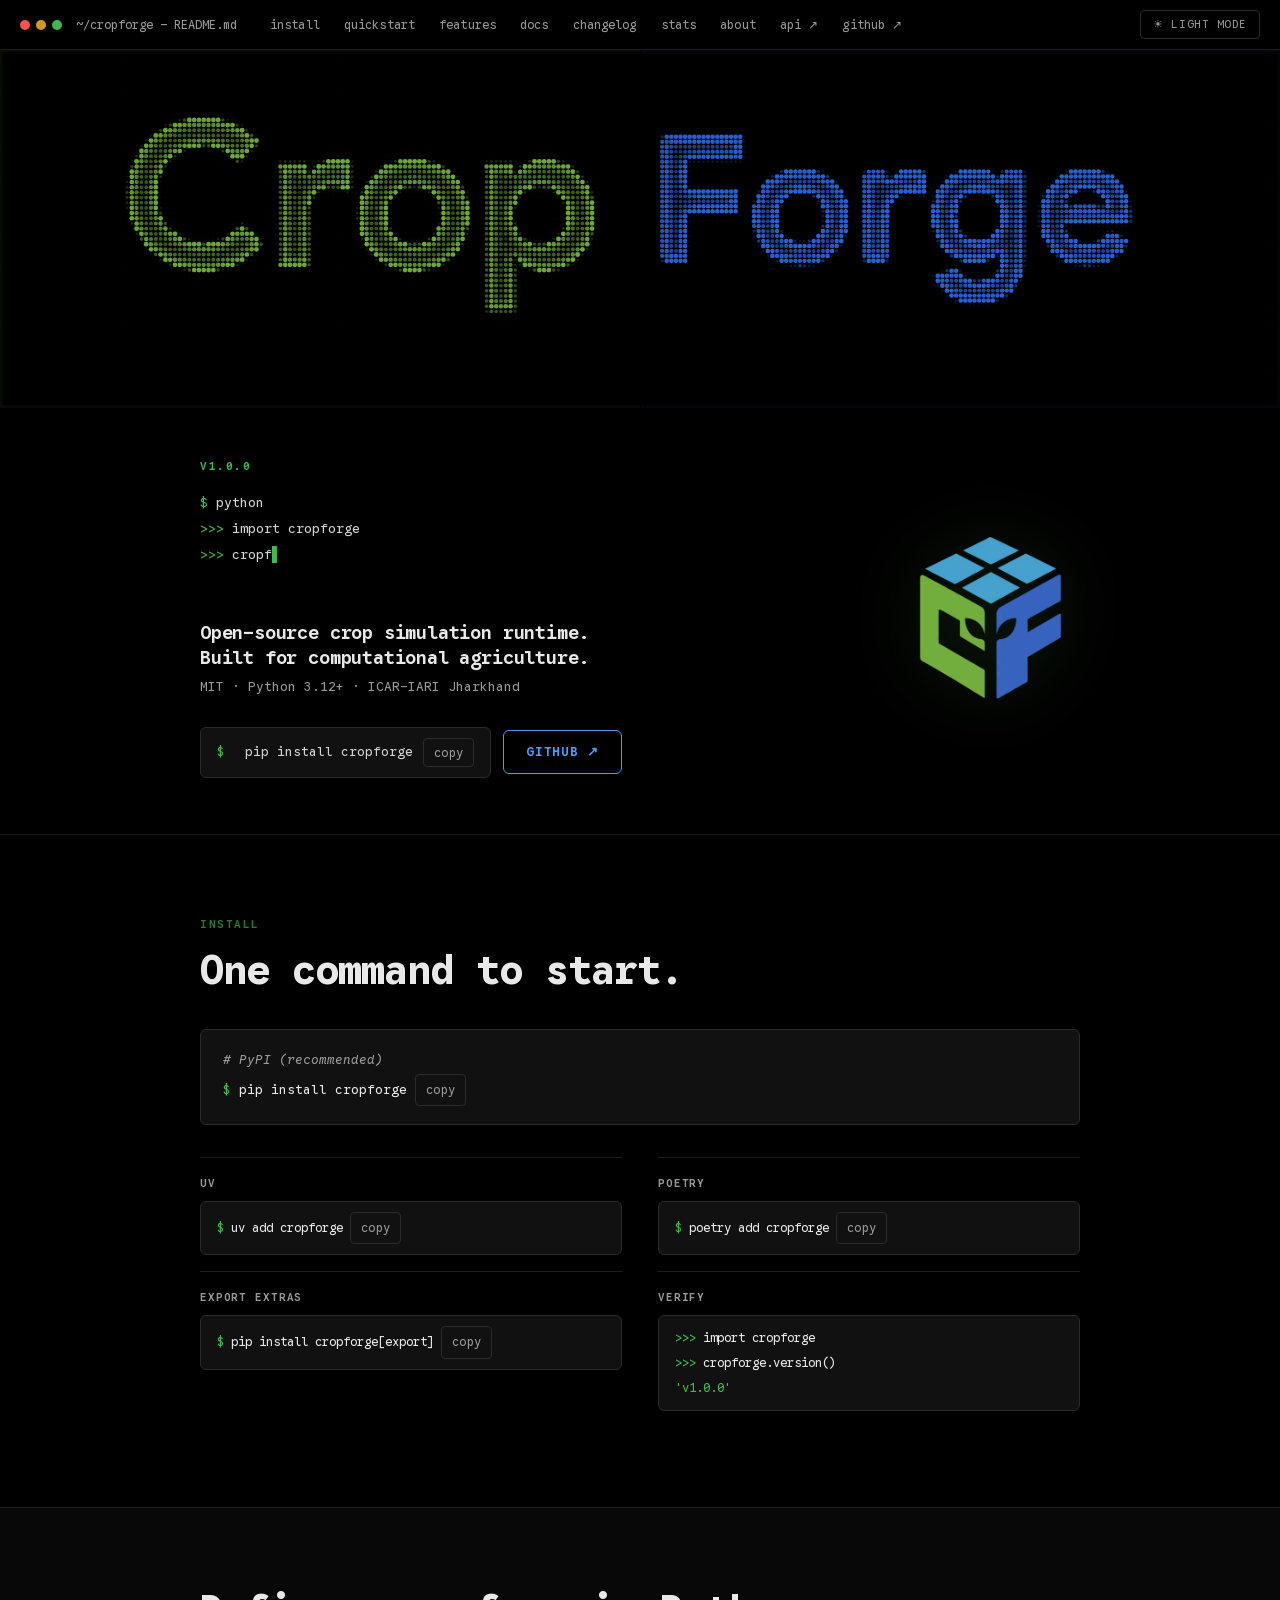
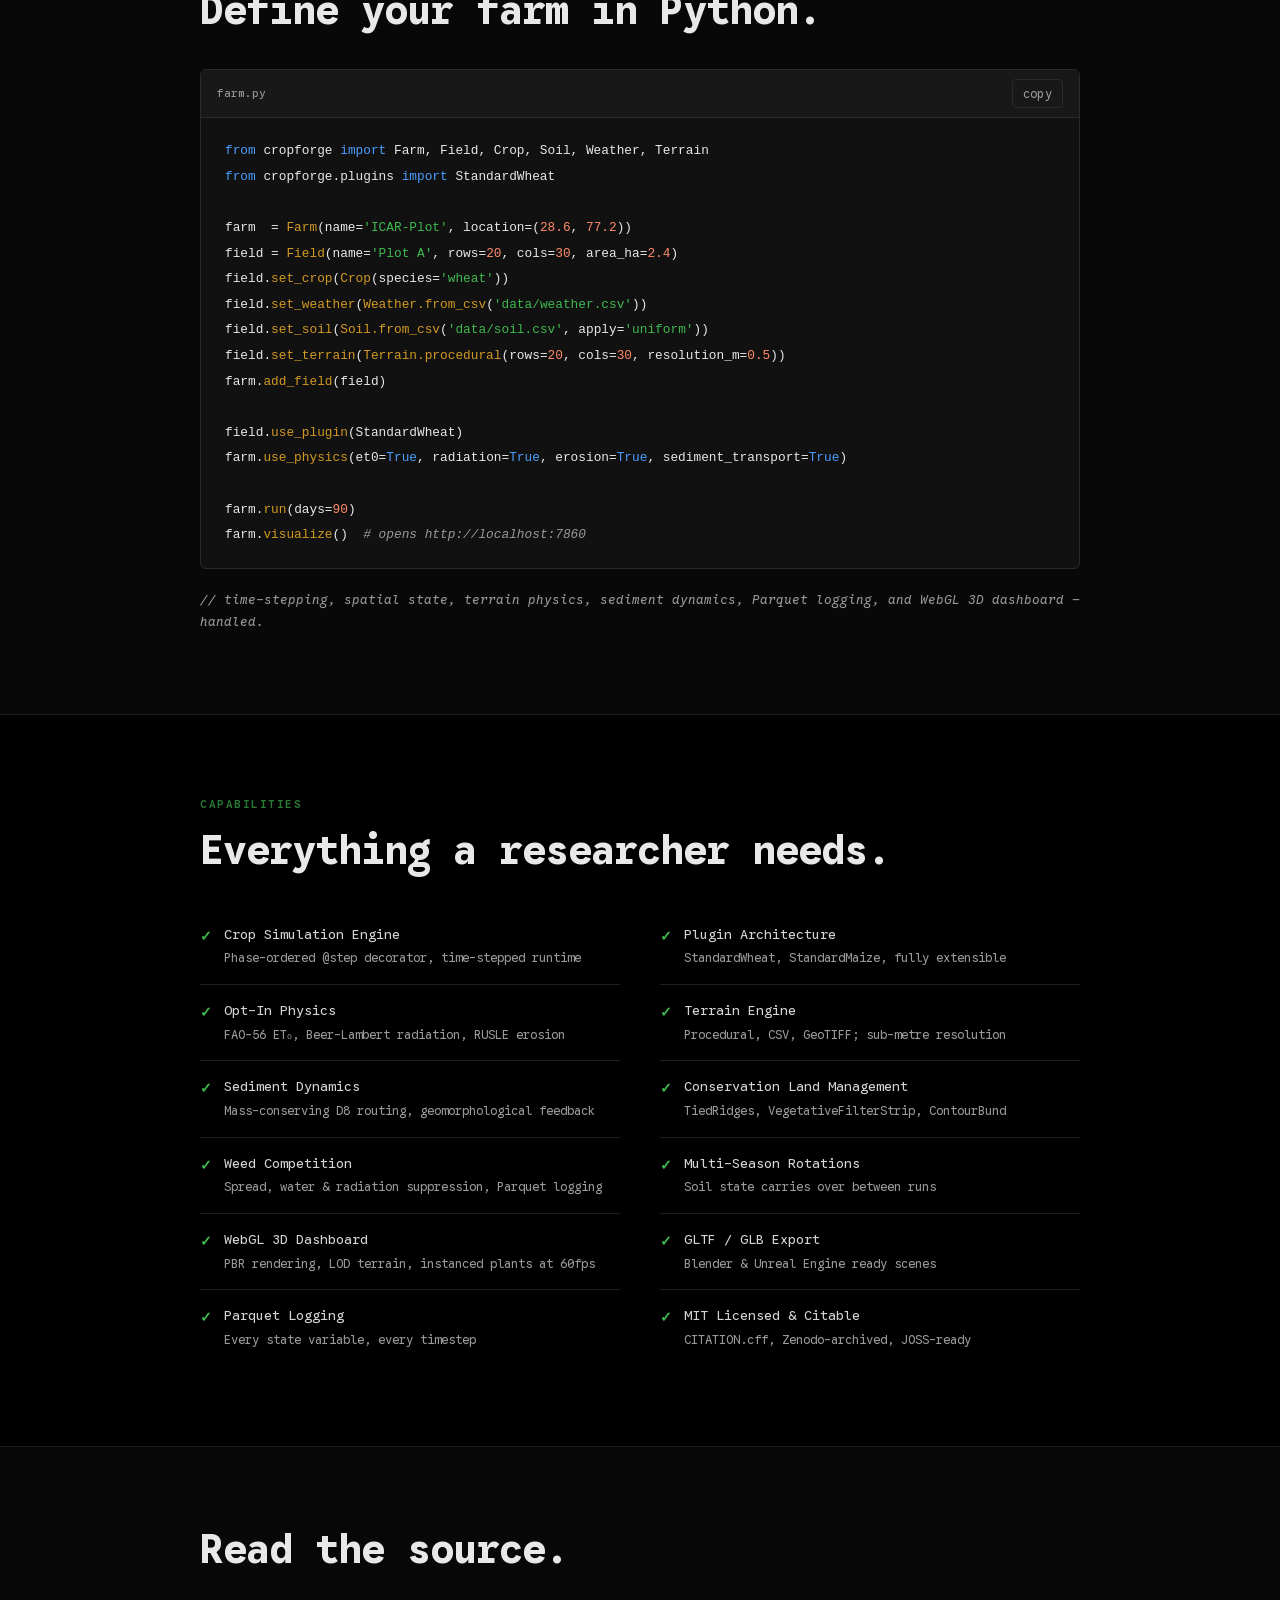
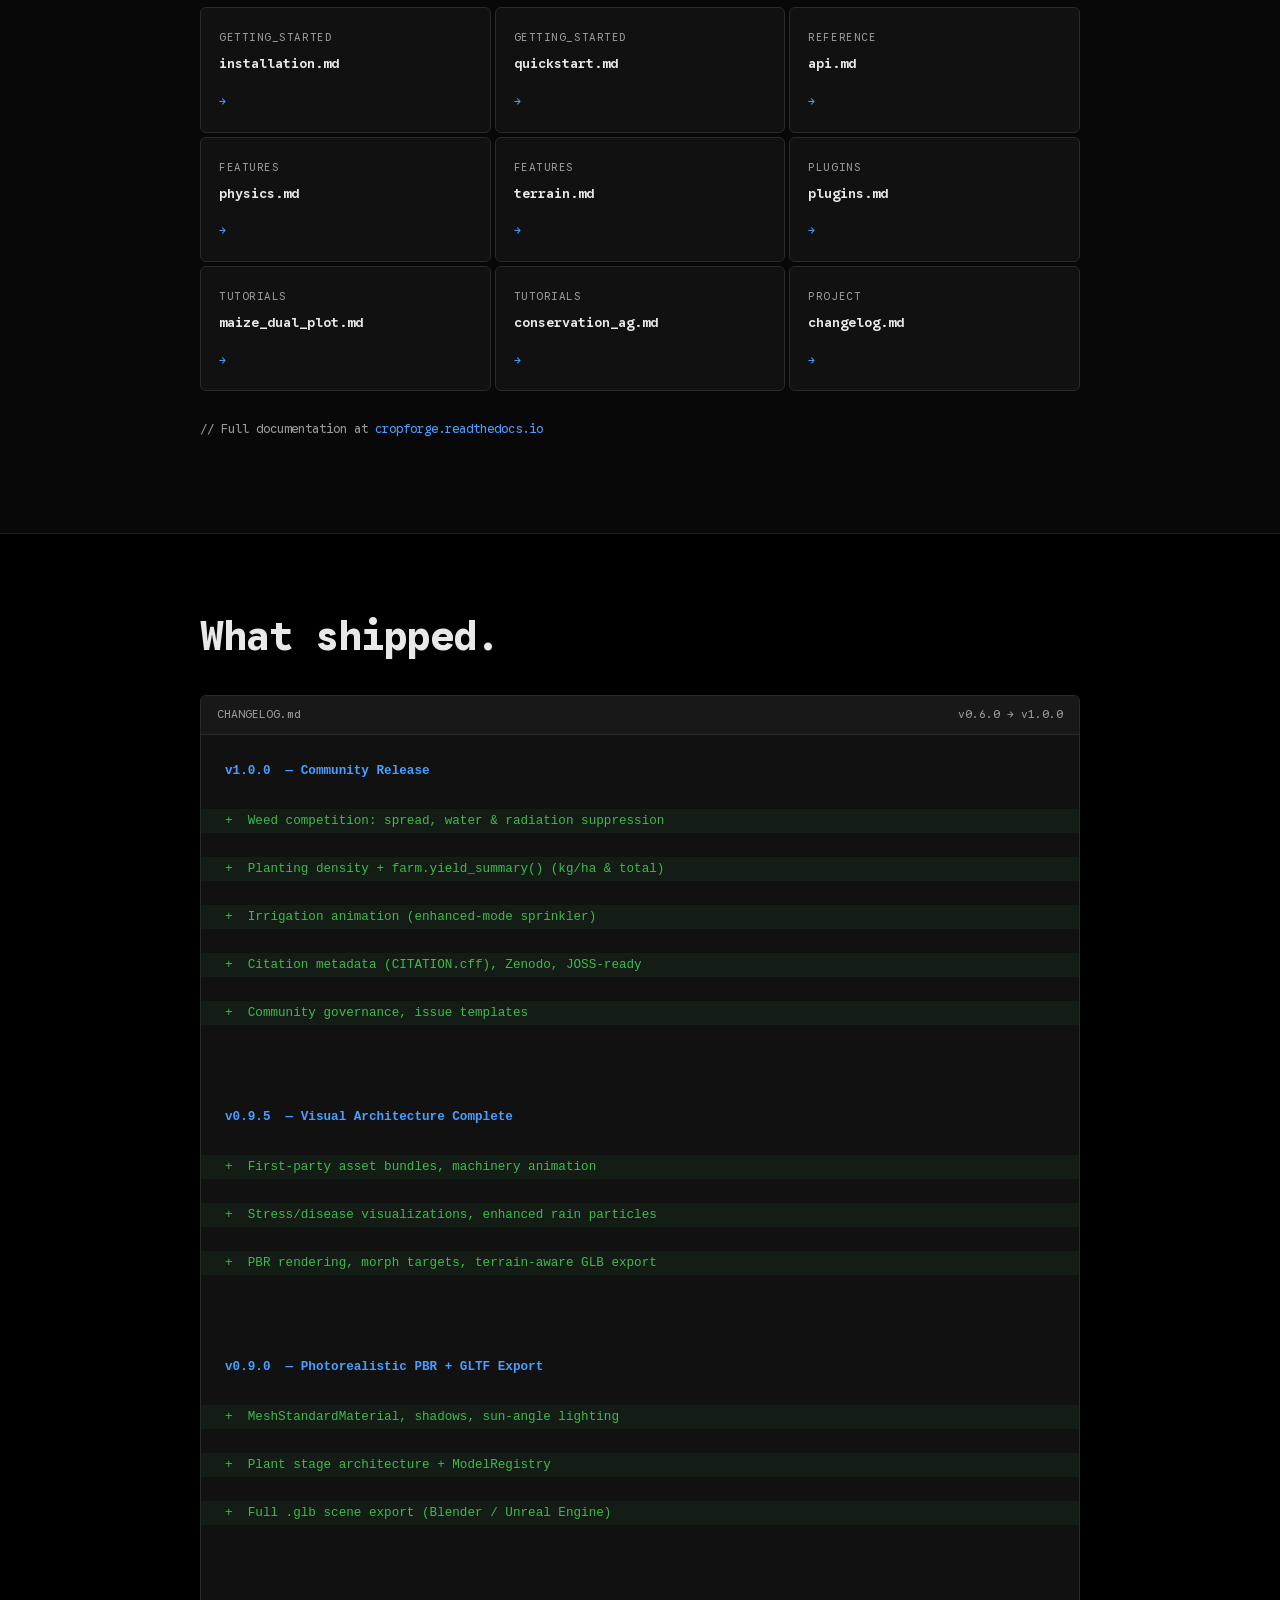
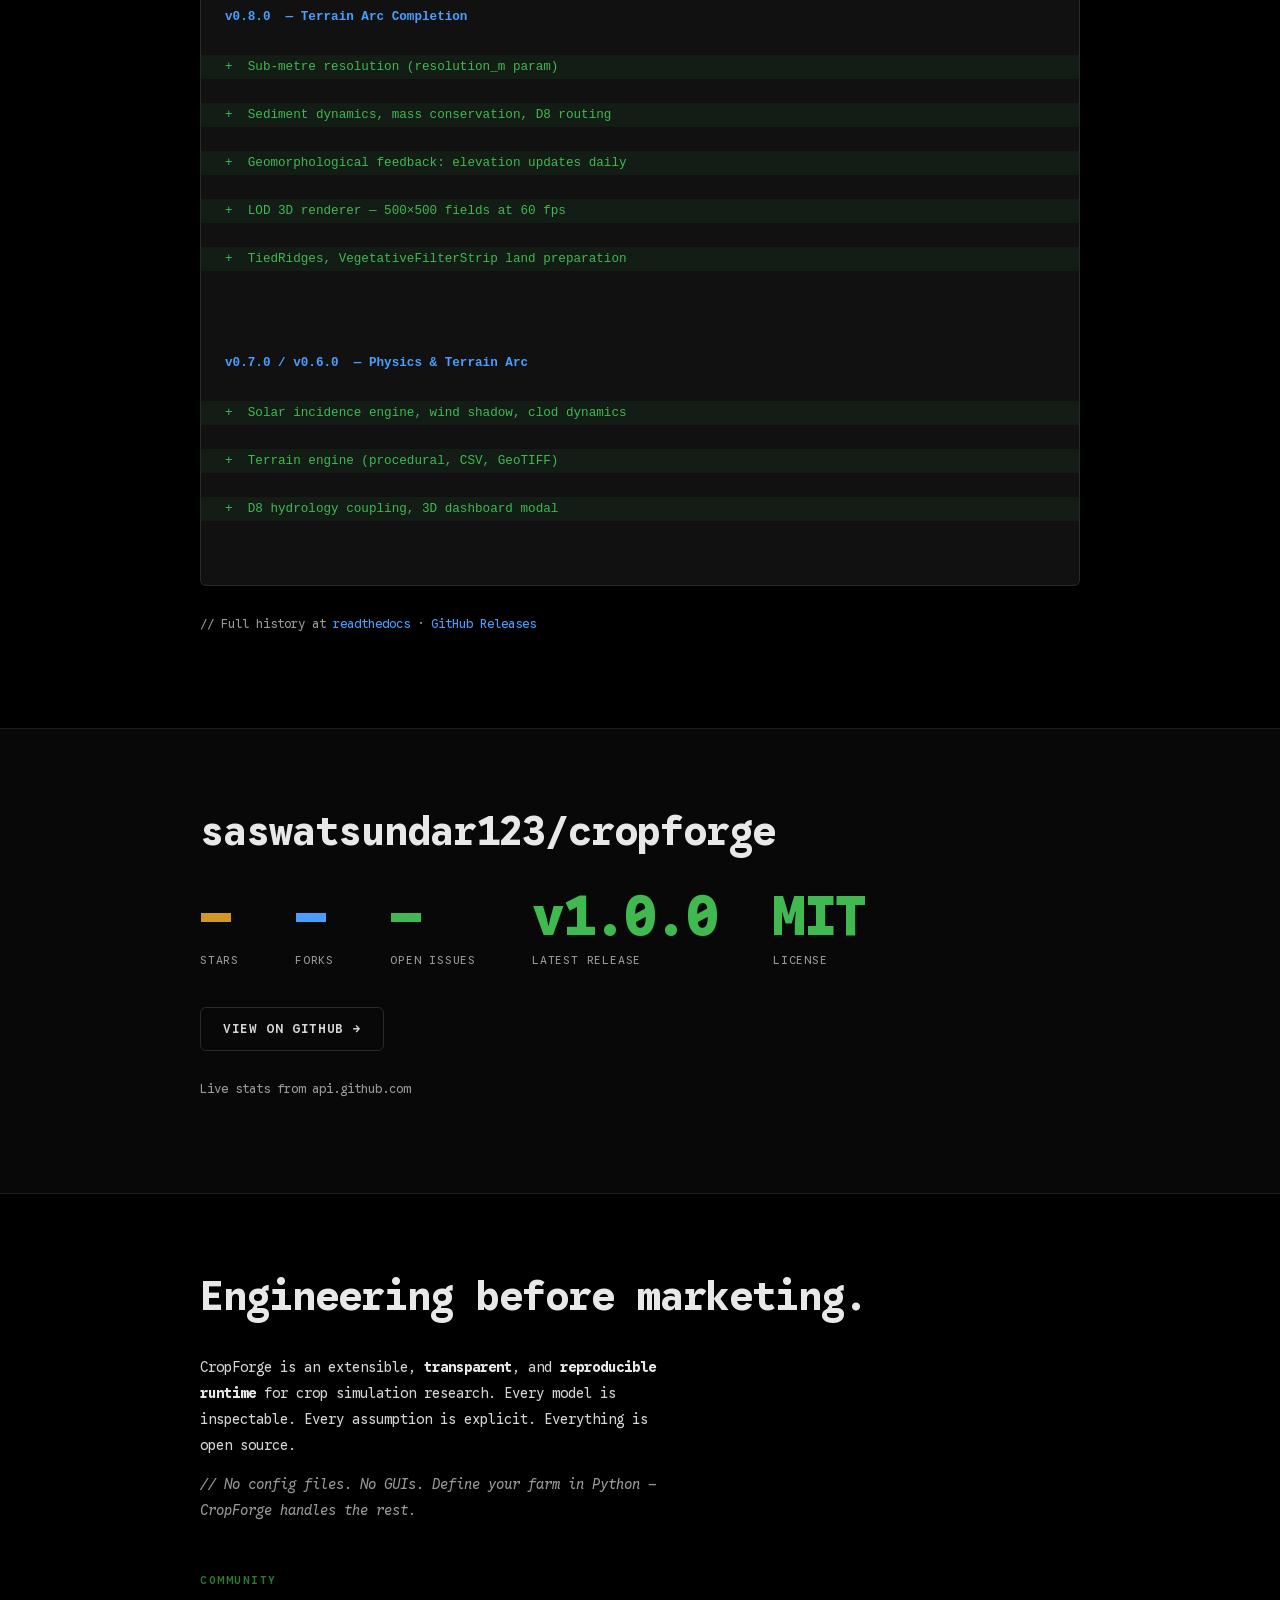
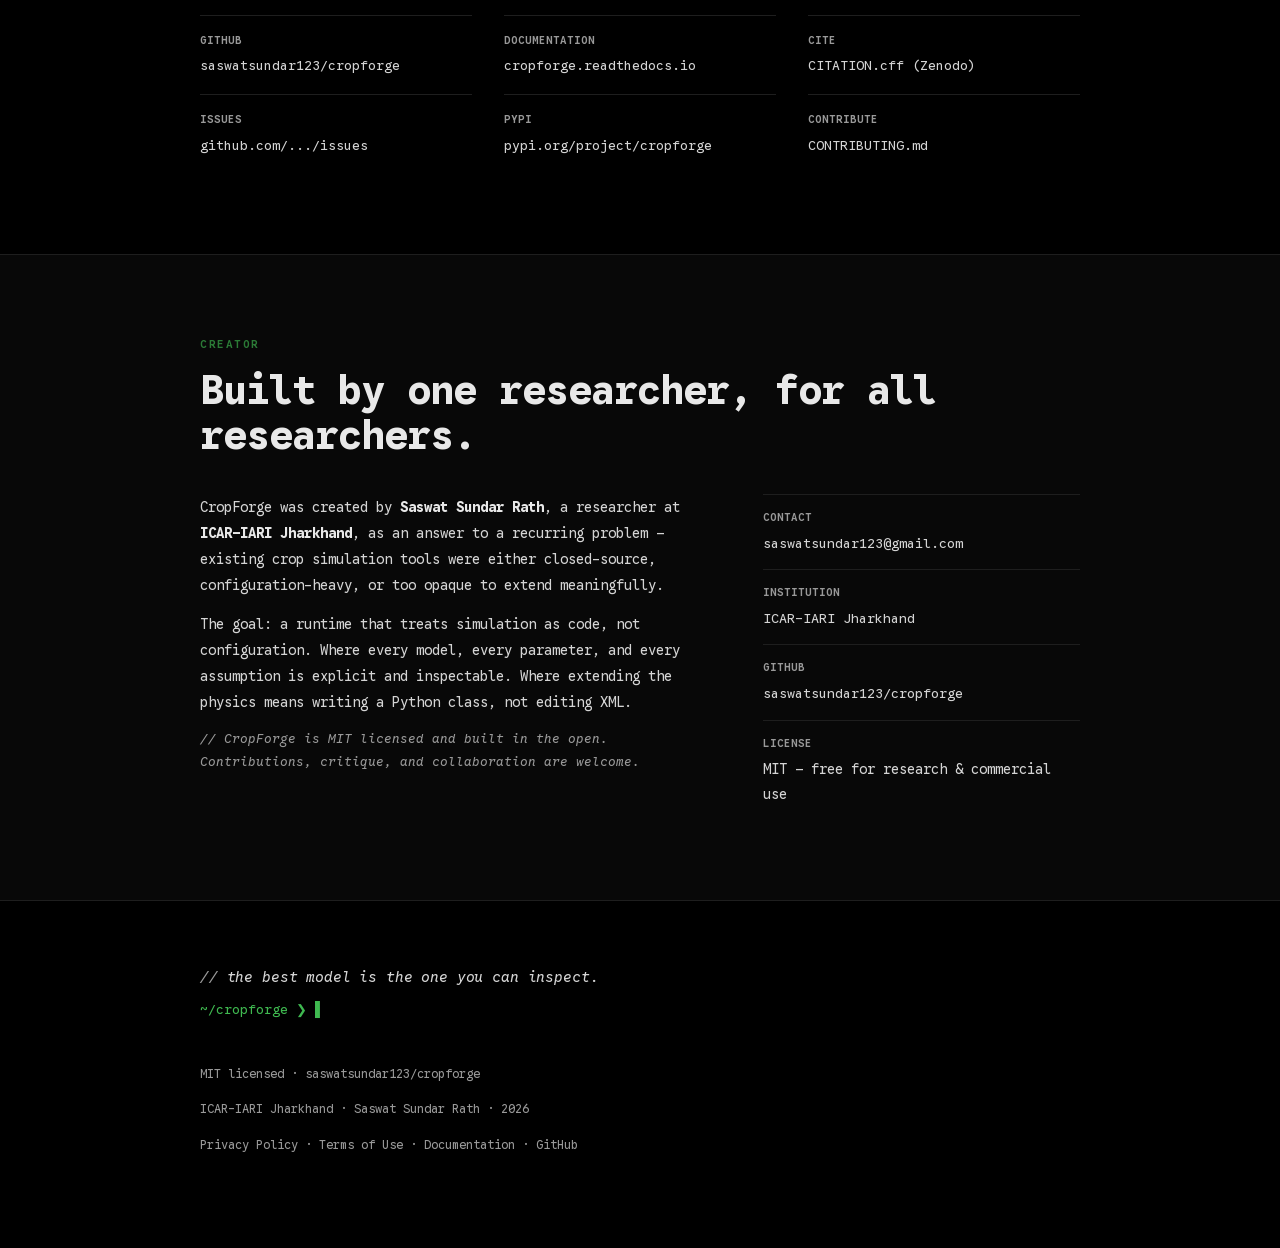
==== commit d01e7158: "fix(ui): eliminate LCP element render delay and stagger ASCII loading" ====
--- a/index.html
+++ b/index.html
@@ -47,7 +47,7 @@
 
   <link rel="preload" href="Google_Sans_Code/GoogleSansCode-VariableFont_MONO,wght.ttf" as="font" type="font/ttf" crossorigin>
   <link rel="preload" href="Google_Sans_Code/GoogleSansCode-Italic-VariableFont_MONO,wght.ttf" as="font" type="font/ttf" crossorigin>
-  <link rel="preload" href="CropForge_assets/CropForge_Logo.webp" as="image">
+  <link rel="preload" href="CropForge_assets/CropForge_Logo.webp" as="image" fetchpriority="high">
   <link rel="preconnect" href="https://api.github.com">
   <link rel="stylesheet" href="style.css?v=14">
 
--- a/style.css
+++ b/style.css
@@ -364,31 +364,27 @@
   .hero-right { gap: 0; }
 }
 
-/* stagger fade-up */
-.hero-right>* {
+/* stagger fade-up — hero-text itself is immediately visible so LCP h1 paints instantly */
+.hero-right > * {
+  animation: rise .7s cubic-bezier(.2, .7, .2, 1) forwards;
+}
+
+/* Only the logo (direct child 2 of hero-right) fades in */
+.hero-right > *:nth-child(2) {
   opacity: 0;
-  animation: rise .7s cubic-bezier(.2, .7, .2, 1) forwards;
-}
-
-.hero-right>*:nth-child(1) {
-  animation-delay: .08s;
-}
-
-.hero-right>*:nth-child(2) {
-  animation-delay: .22s;
-}
-
-.hero-right>*:nth-child(3) {
-  animation-delay: .36s;
-}
-
-.hero-right>*:nth-child(4) {
-  animation-delay: .50s;
-}
-
-.hero-right>*:nth-child(5) {
-  animation-delay: .62s;
-}
+  animation-delay: .3s;
+}
+
+/* Within .hero-text, stagger children except the h1 (child 3 = h1) */
+.hero-text > *:not(h1) {
+  opacity: 0;
+  animation: rise .6s cubic-bezier(.2, .7, .2, 1) forwards;
+}
+
+.hero-text > *:nth-child(1) { animation-delay: .05s; }
+.hero-text > *:nth-child(2) { animation-delay: .18s; }
+.hero-text > *:nth-child(4) { animation-delay: .28s; }
+.hero-text > *:nth-child(5) { animation-delay: .38s; }
 
 @keyframes rise {
   from {
@@ -1047,8 +1043,8 @@
     transition: none !important;
   }
 
-  .hero-right>* {
-    opacity: 1;
+  .hero-right > *, .hero-text > * {
+    opacity: 1 !important;
   }
 
   .cur {
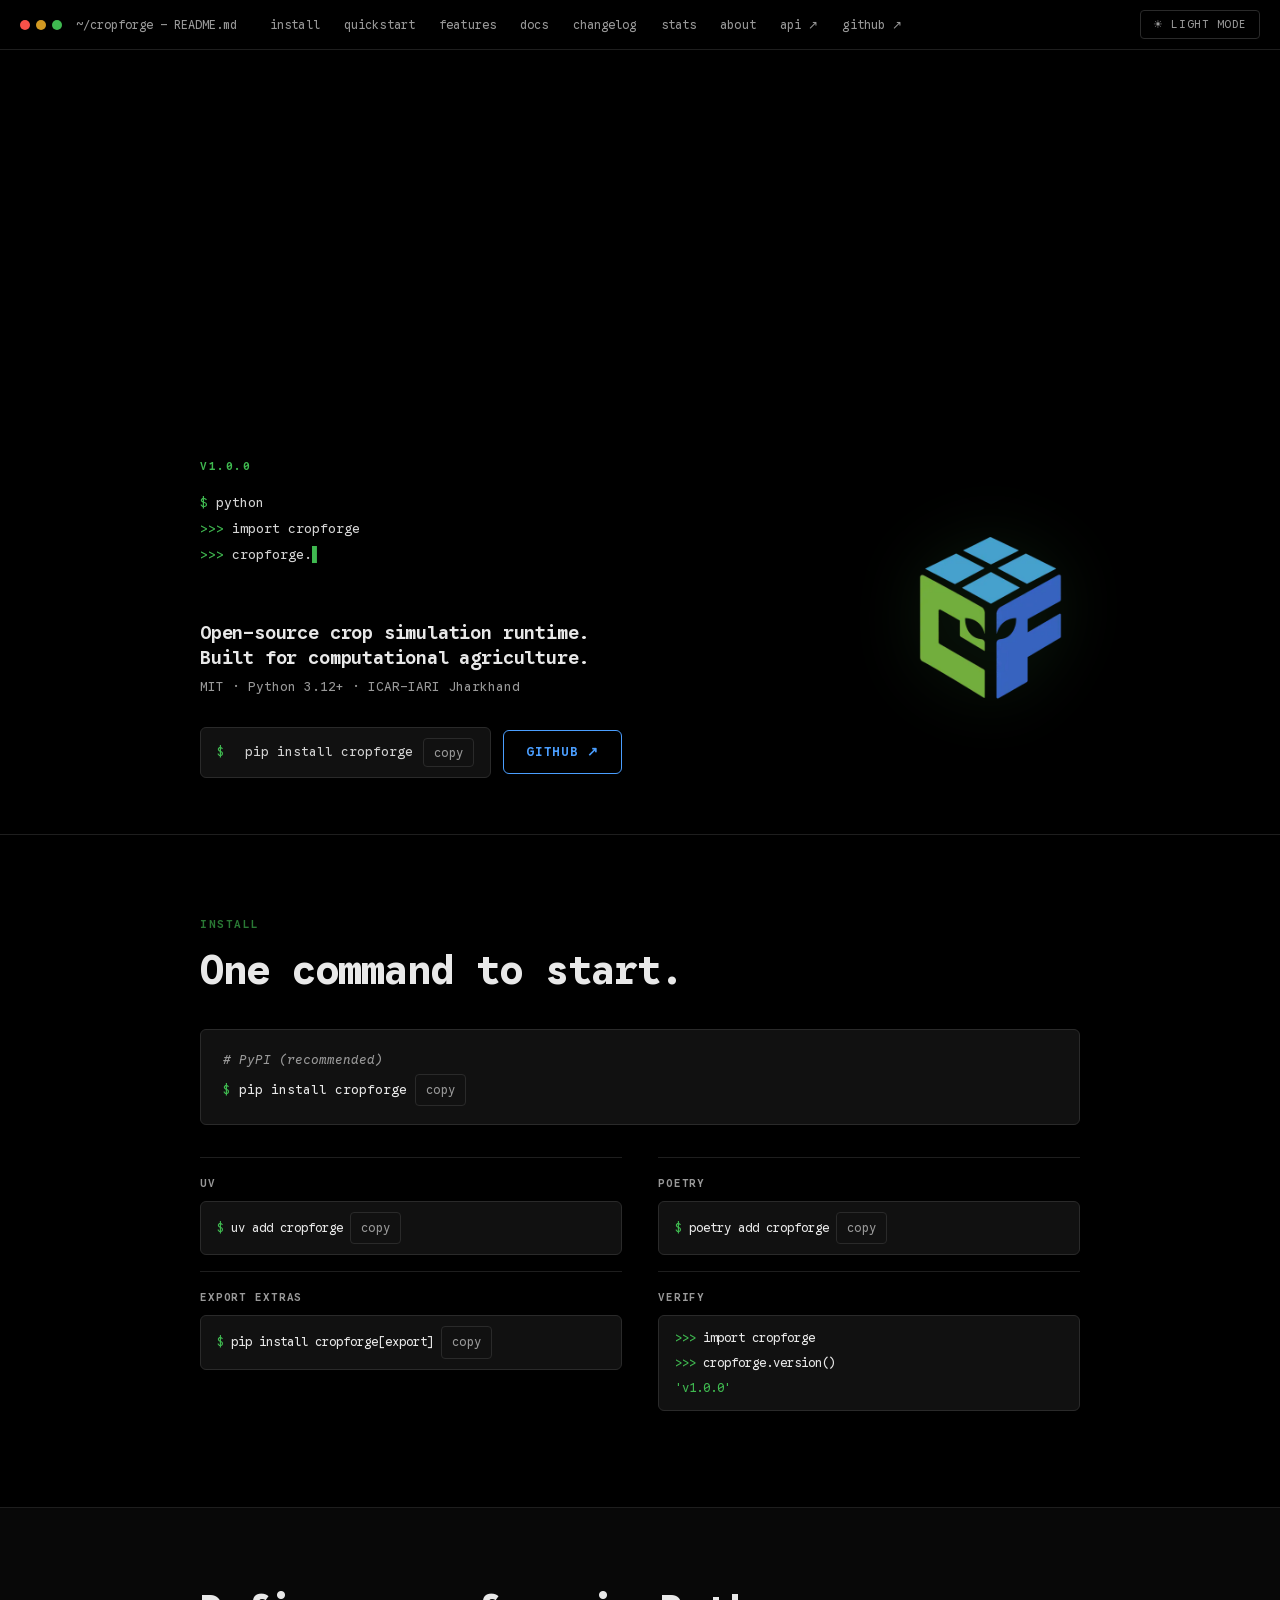
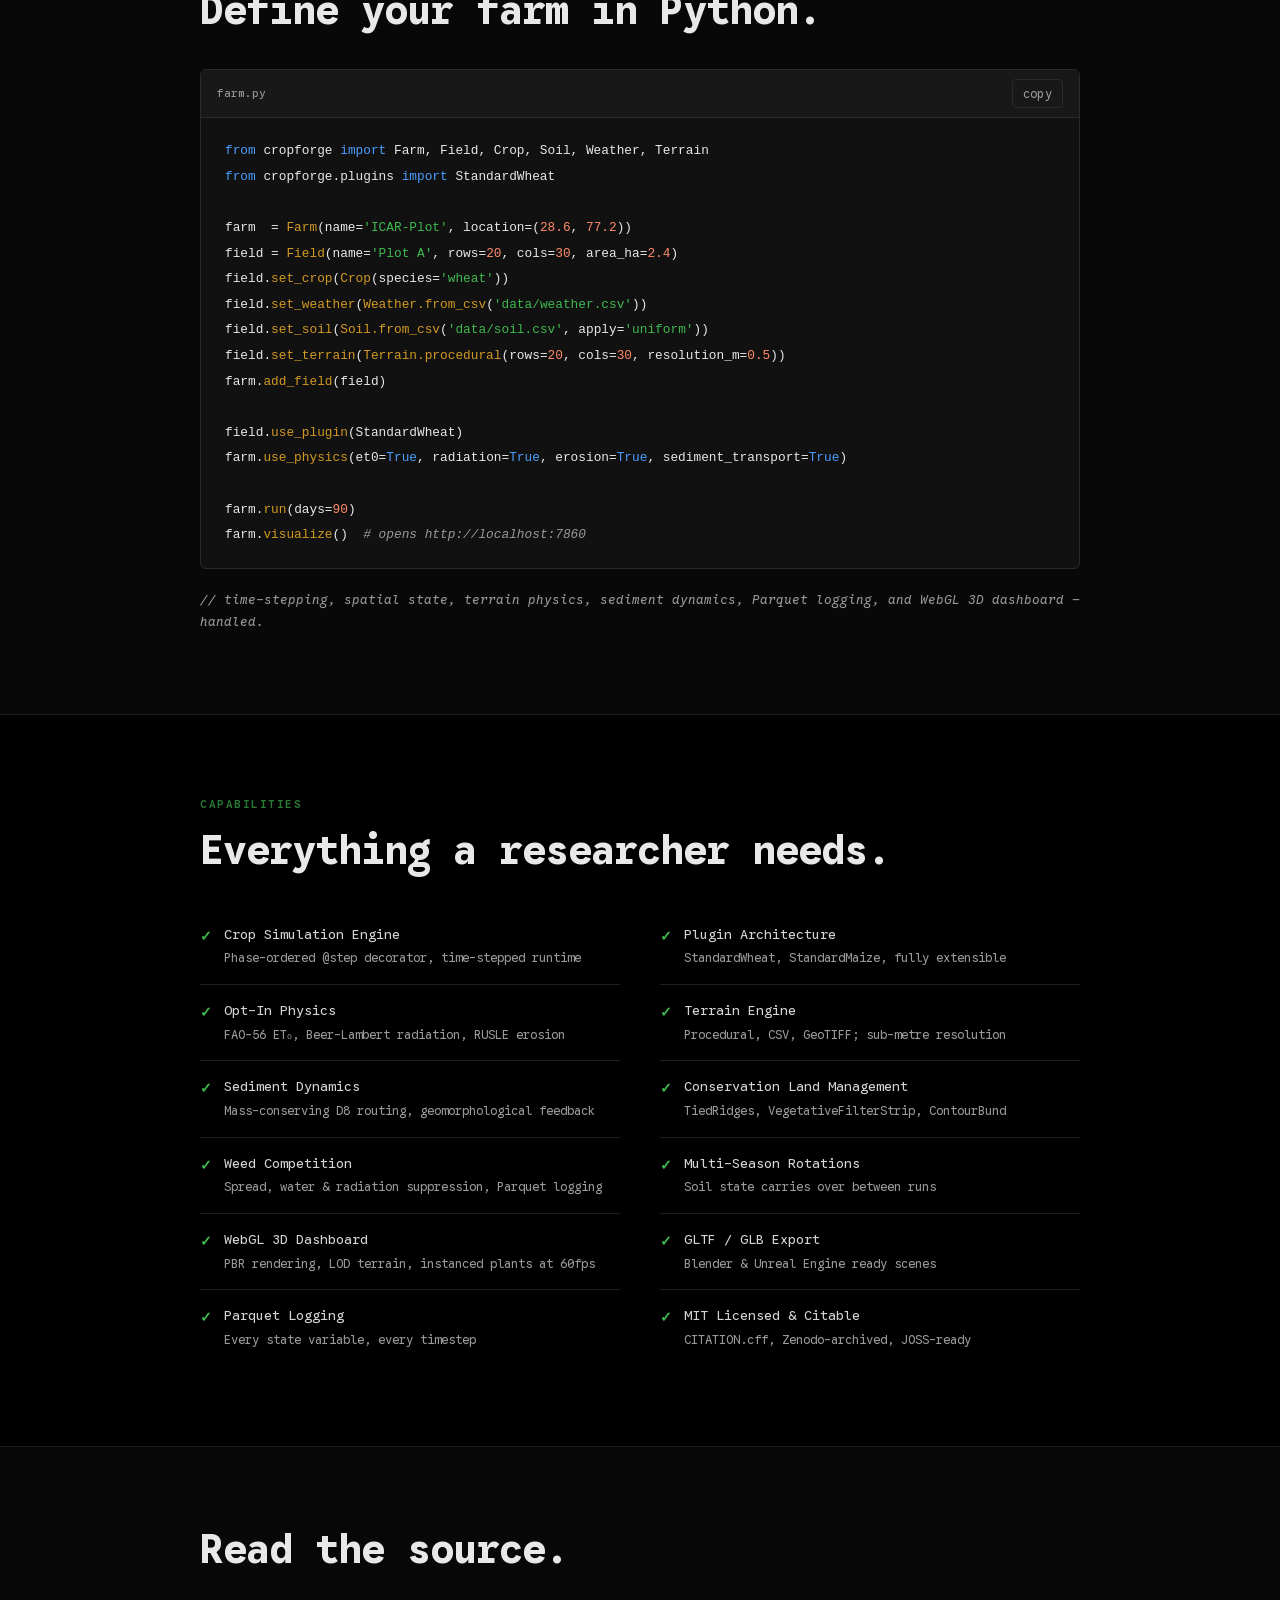
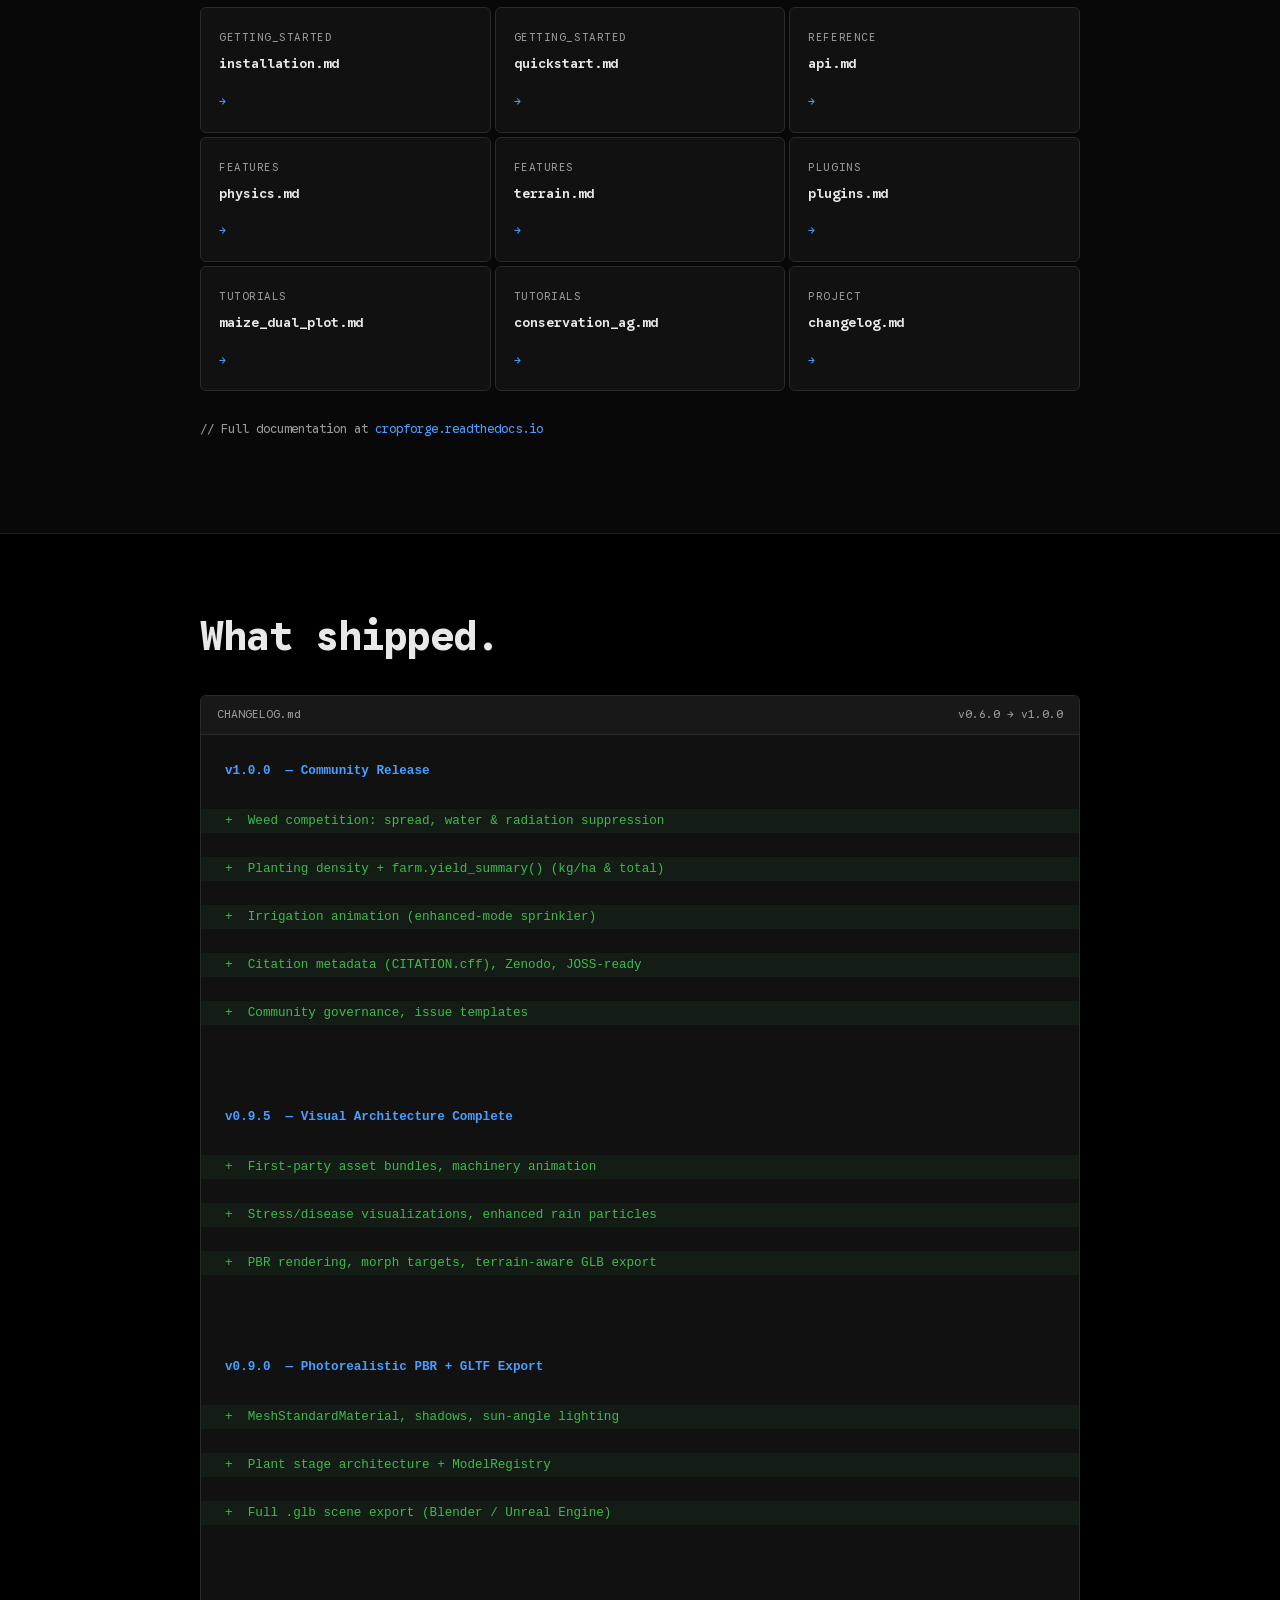
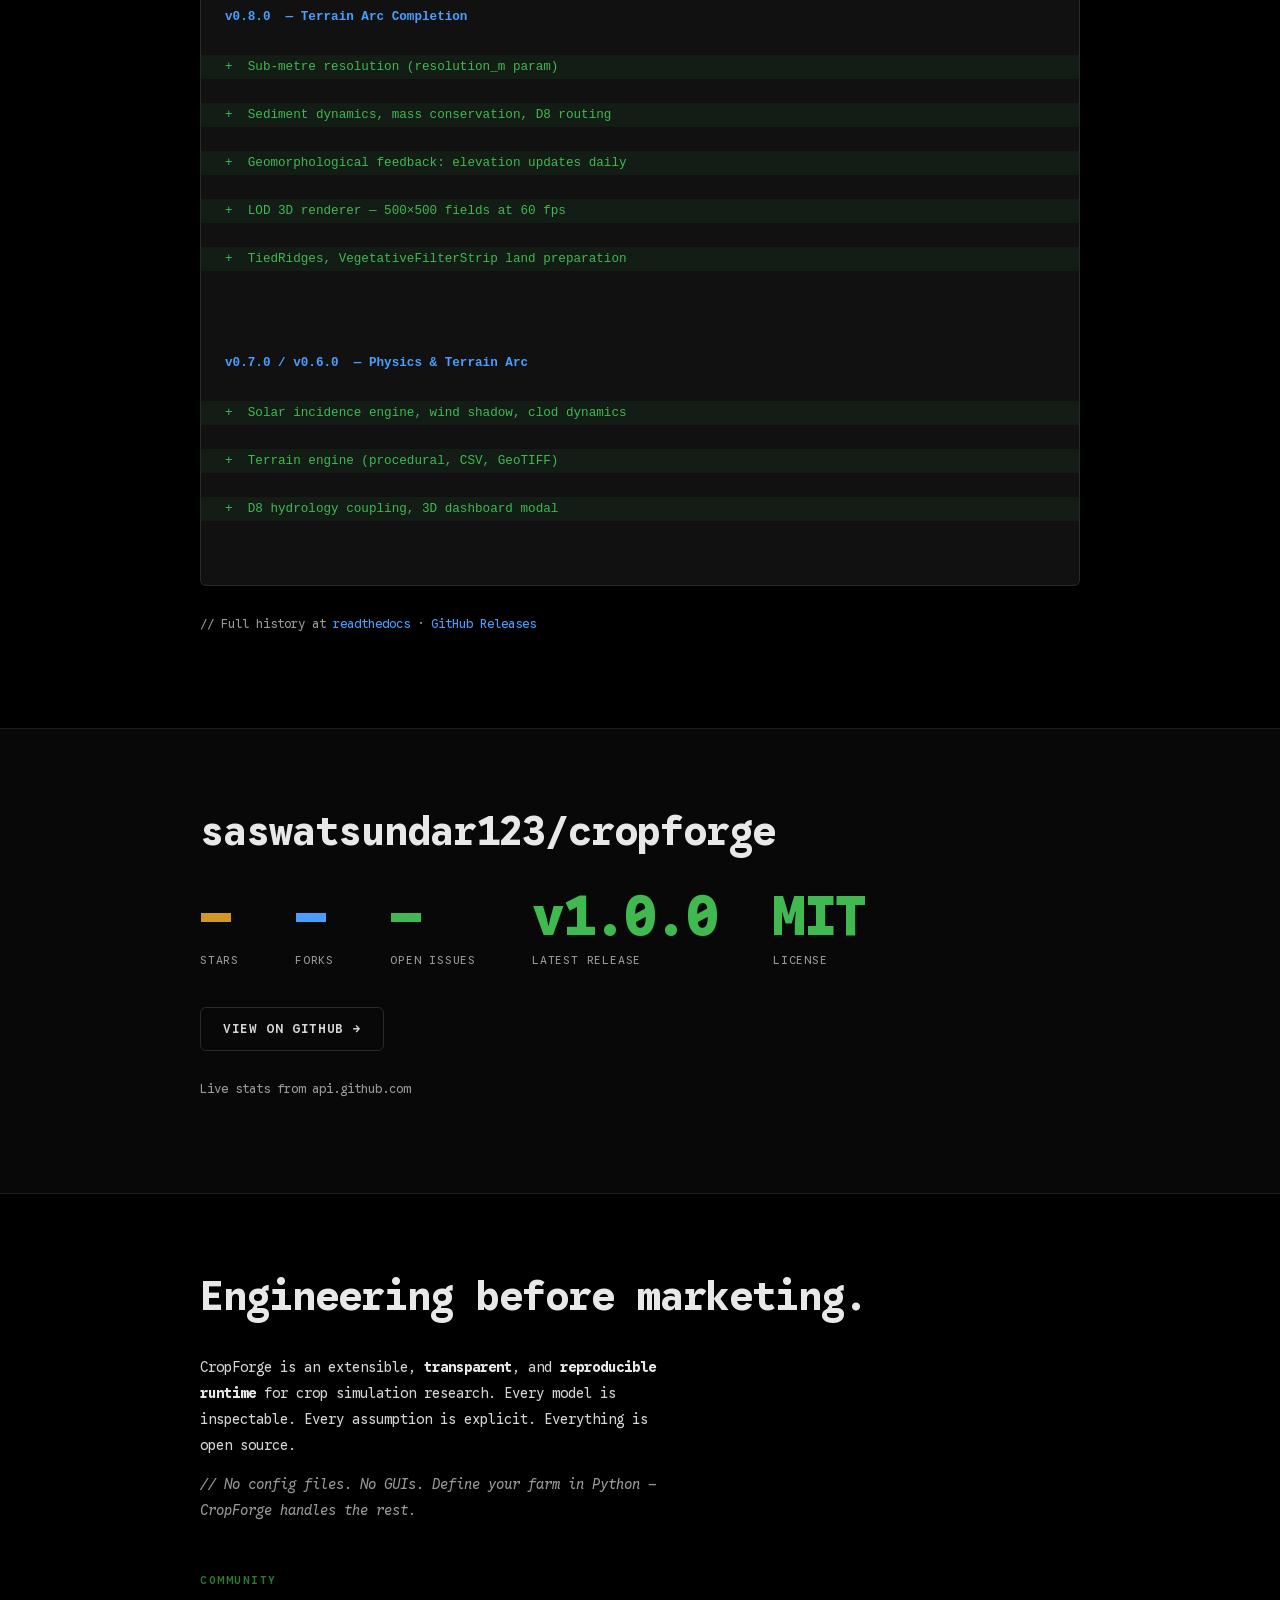
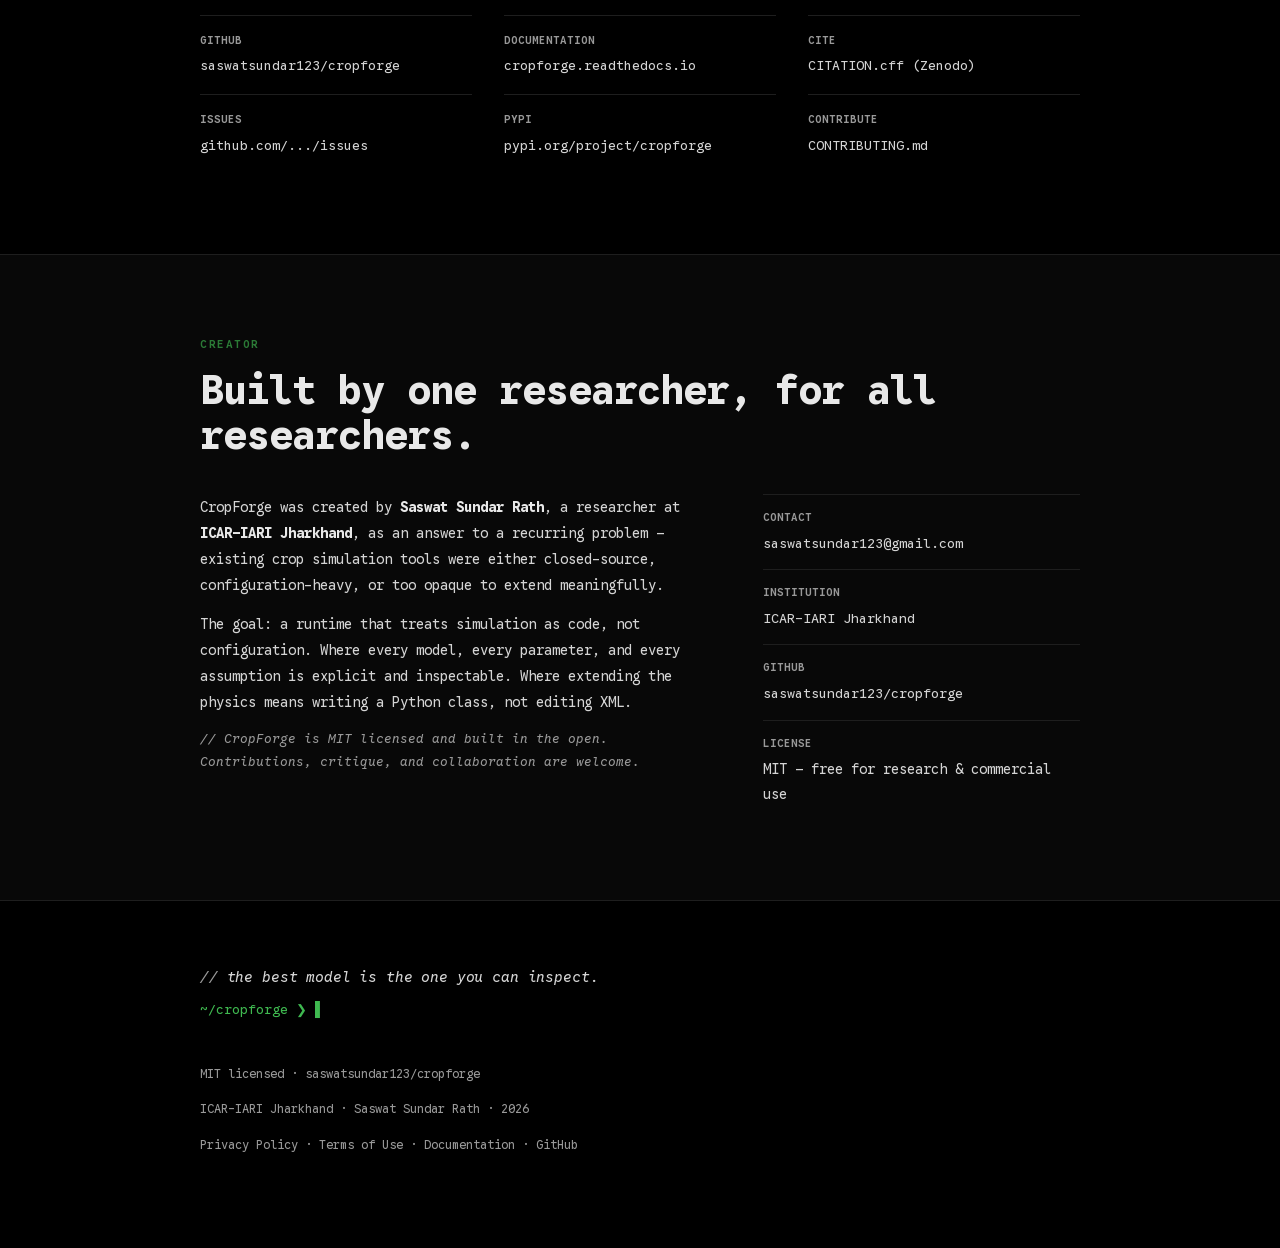
==== commit d714dc87: "Improve desktop perf: defer ASCII to 3s/7s, reduce quality to 100, fix render-blocking CSS, remove d" ====
--- a/index.html
+++ b/index.html
@@ -1,14 +1,7 @@
 <!doctype html>
 <html lang="en">
 <head>
-  <!-- Google tag (gtag.js) -->
-  <script async src="https://www.googletagmanager.com/gtag/js?id=G-MTQW5E33HN"></script>
-  <script>
-    window.dataLayer = window.dataLayer || [];
-    function gtag(){dataLayer.push(arguments);}
-    gtag('js', new Date());
-    gtag('config', 'G-MTQW5E33HN');
-  </script>
+
   <meta charset="utf-8">
   <meta name="viewport" content="width=device-width, initial-scale=1">
 
@@ -49,7 +42,9 @@
   <link rel="preload" href="Google_Sans_Code/GoogleSansCode-Italic-VariableFont_MONO,wght.ttf" as="font" type="font/ttf" crossorigin>
   <link rel="preload" href="CropForge_assets/CropForge_Logo.webp" as="image" fetchpriority="high">
   <link rel="preconnect" href="https://api.github.com">
-  <link rel="stylesheet" href="style.css?v=14">
+  <!-- Non-render-blocking stylesheet: browser loads it in background -->
+  <link rel="preload" href="style.css?v=14" as="style" onload="this.onload=null;this.rel='stylesheet'">
+  <noscript><link rel="stylesheet" href="style.css?v=14"></noscript>
 
   <!-- Google Analytics -->
   <script async src="https://www.googletagmanager.com/gtag/js?id=G-MTQW5E33HN"></script>
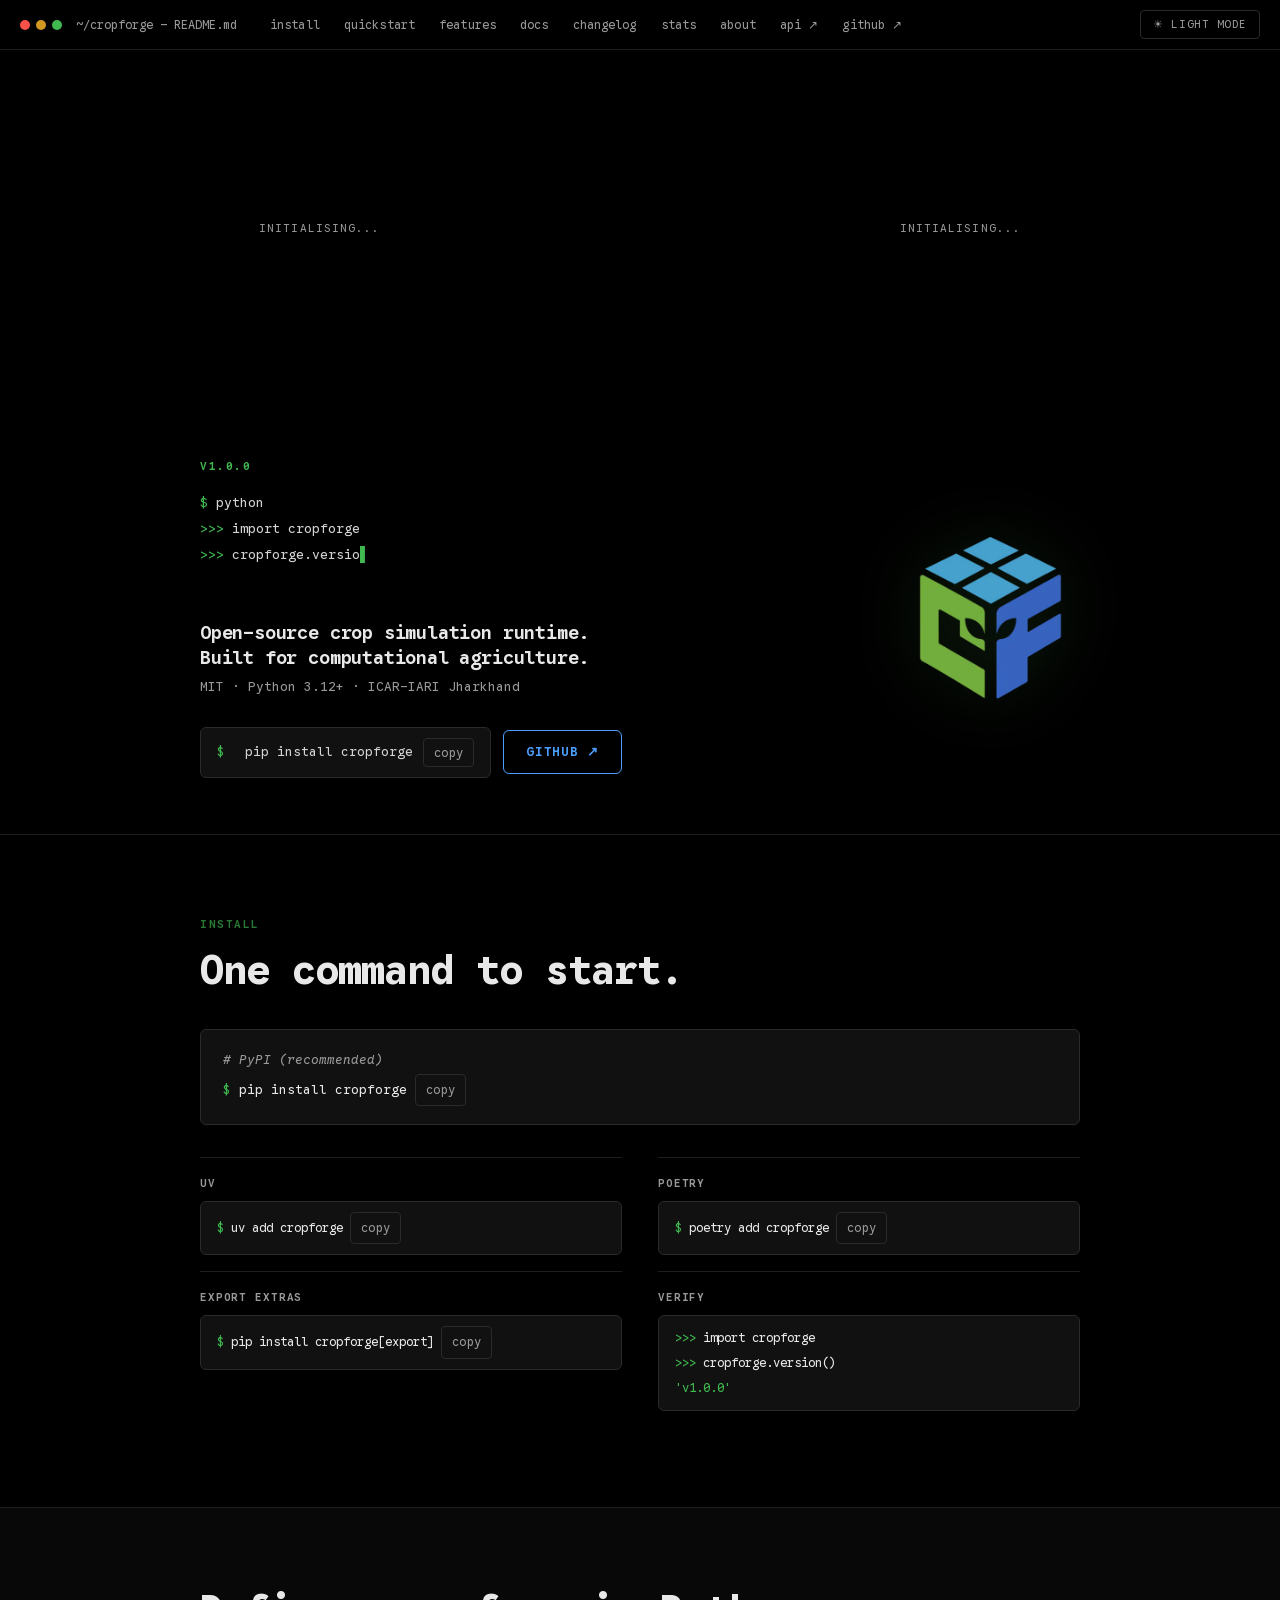
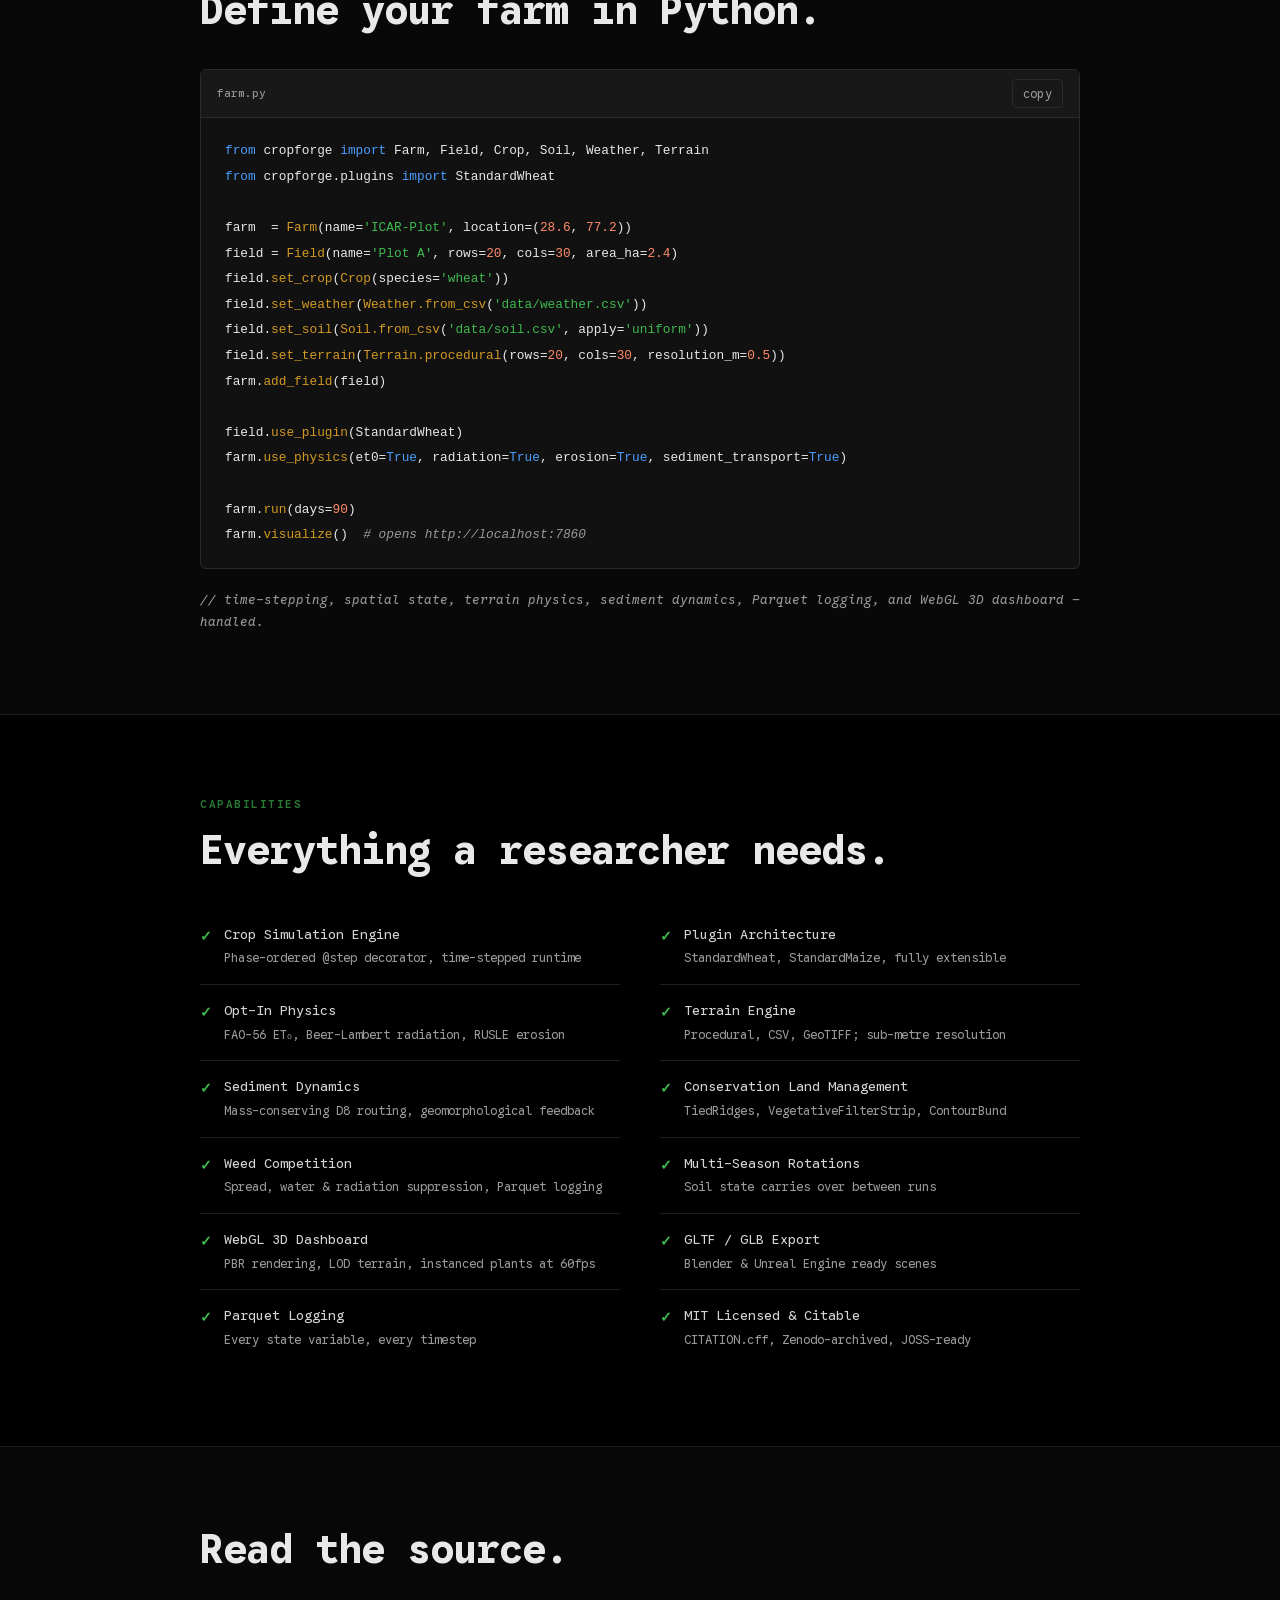
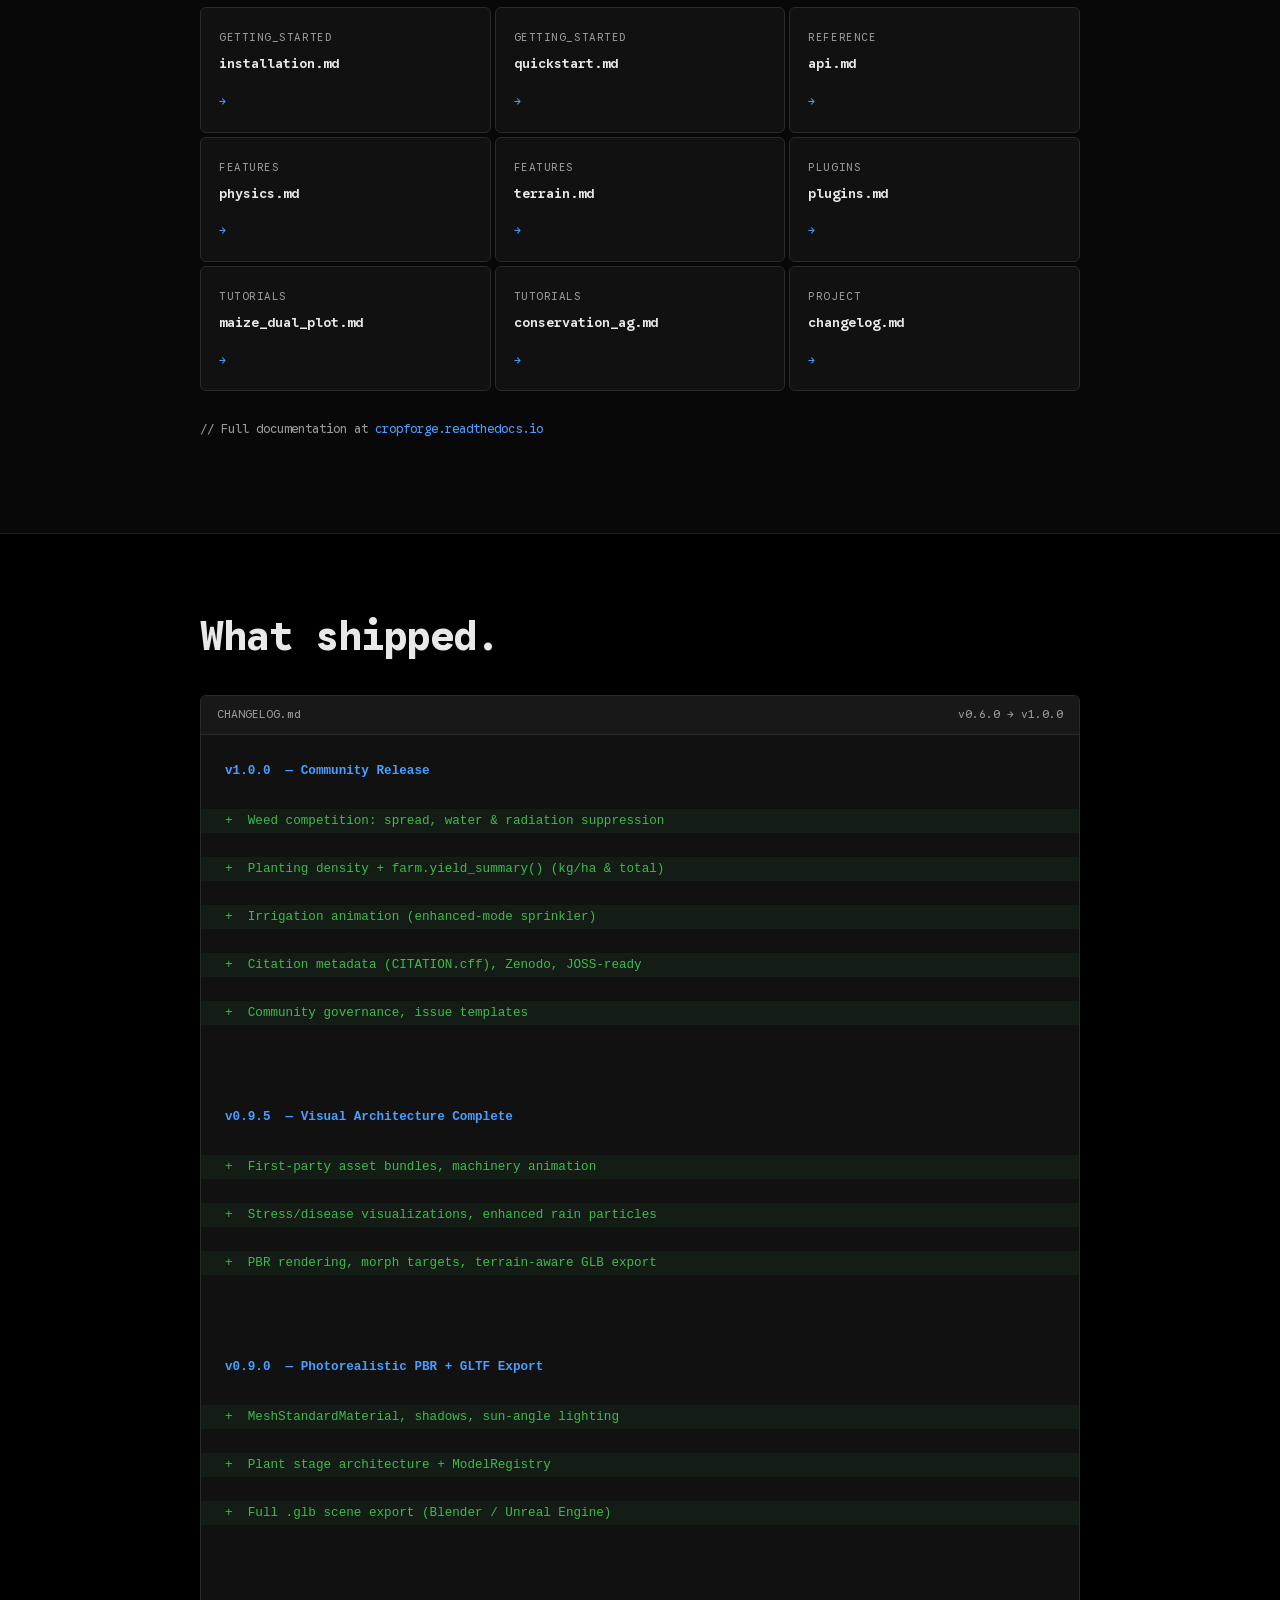
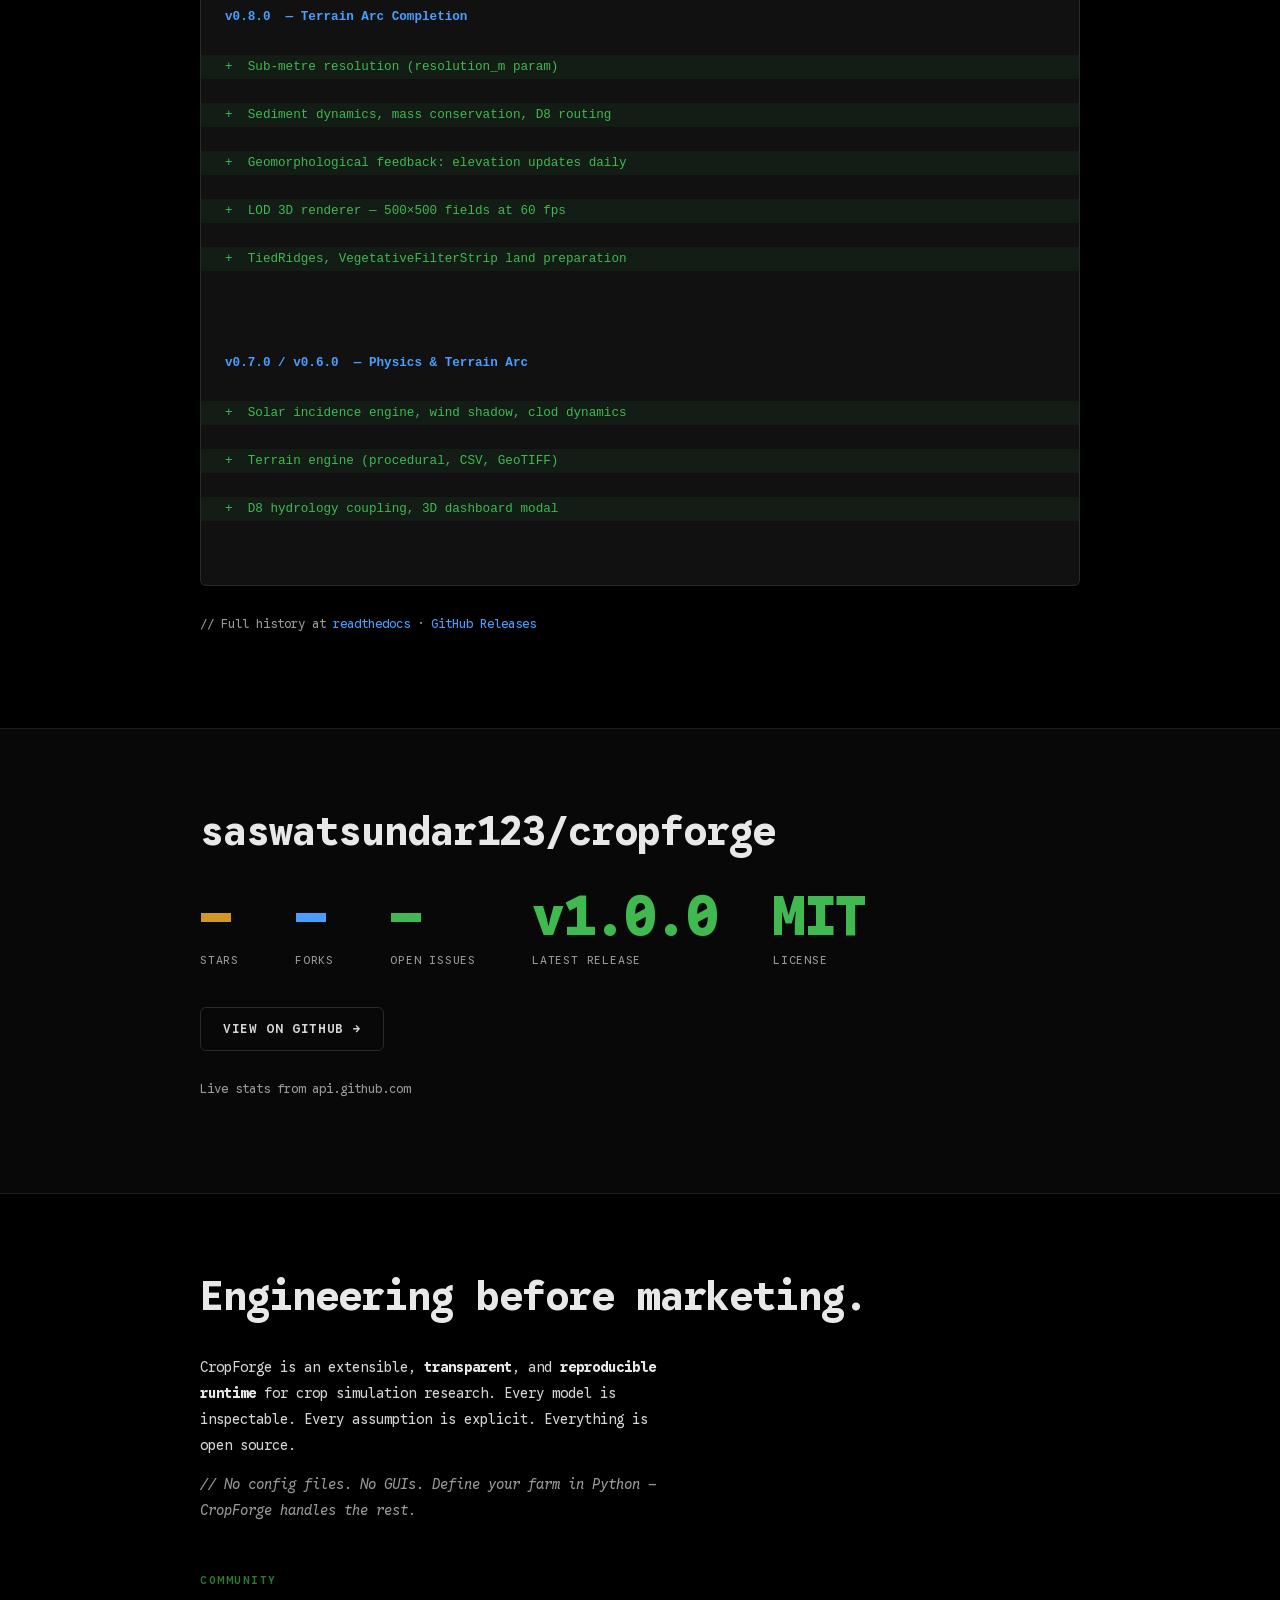
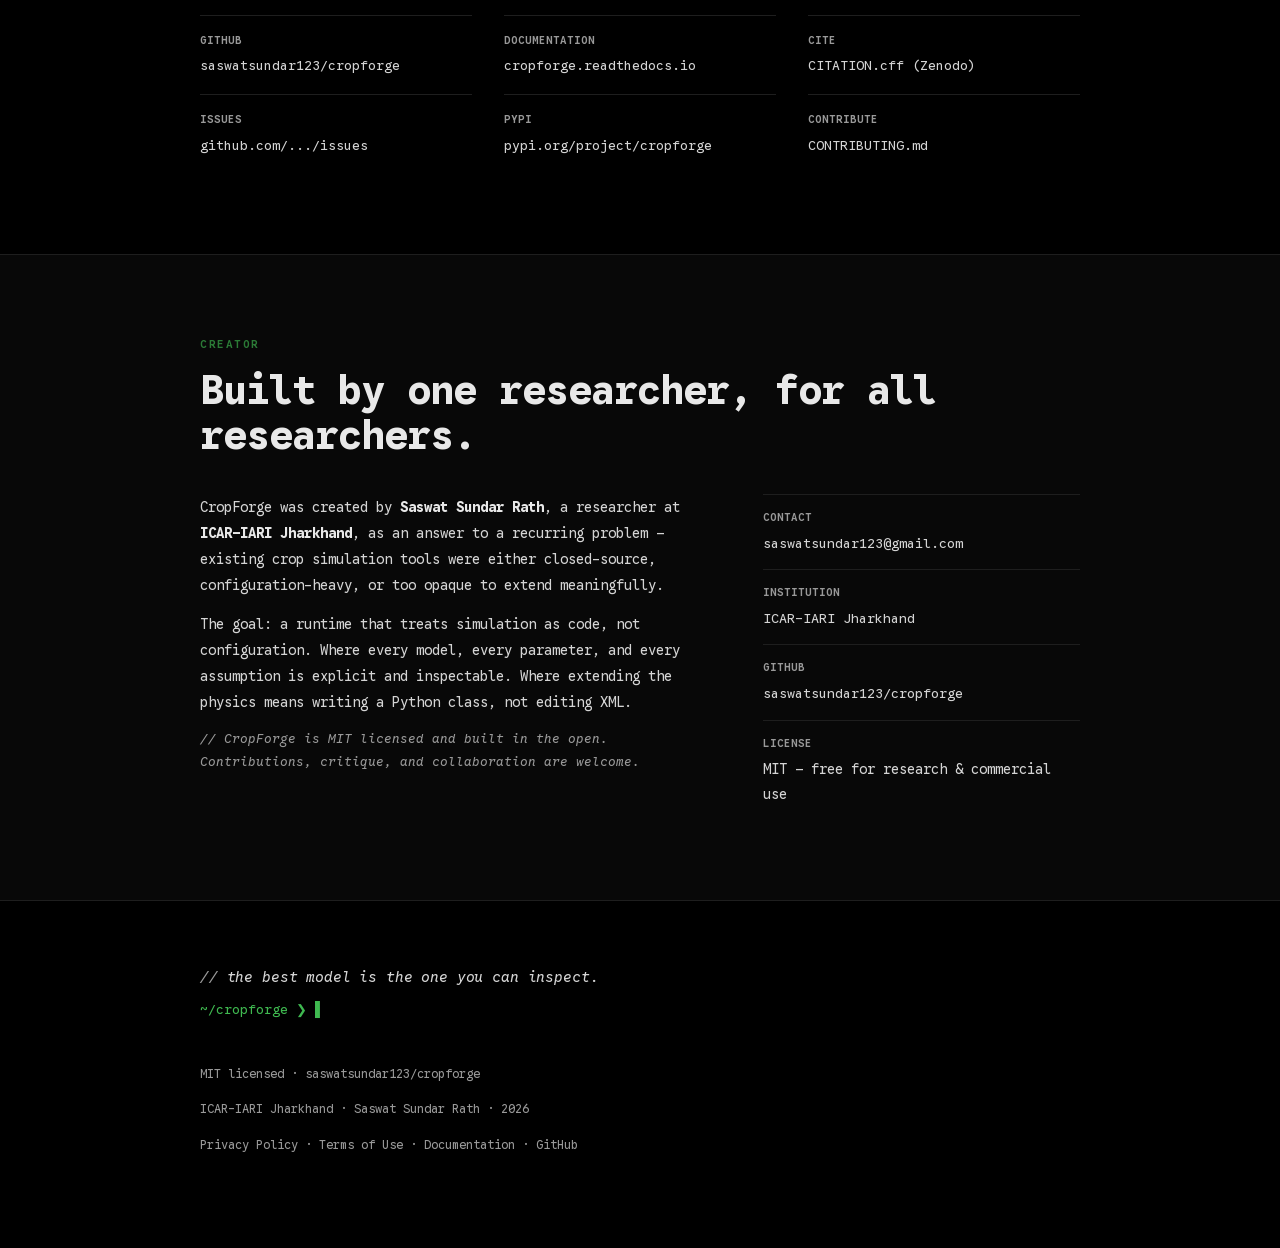
==== commit 54c4ce38: "Add robots.txt and llms.txt, revert desktop quality to 160, adjust ascii loading delays to 5s" ====
--- a/index.html
+++ b/index.html
@@ -96,7 +96,7 @@
 
     <!-- ASCII pair: Crop (green) + Forge (blue) = CropForge -->
     <div class="ascii-row" role="img" aria-label="Interactive ASCII art spelling CropForge — move your cursor to interact">
-      <div class="ascii-wrap" id="wrap-crop">
+      <div class="ascii-wrap is-loading" id="wrap-crop">
         <iframe
           class="ascii-frame"
           id="ascii-crop"
@@ -106,7 +106,7 @@
           tabindex="-1"
         ></iframe>
       </div>
-      <div class="ascii-wrap" id="wrap-forge">
+      <div class="ascii-wrap is-loading" id="wrap-forge">
         <iframe
           class="ascii-frame"
           id="ascii-forge"
--- a/style.css
+++ b/style.css
@@ -310,6 +310,26 @@
   overflow: hidden;
   flex: 1;
   min-height: 100%;
+}
+
+.ascii-wrap.is-loading::before {
+  content: "INITIALISING...";
+  position: absolute;
+  top: 50%;
+  left: 50%;
+  transform: translate(-50%, -50%);
+  color: var(--dim);
+  font-family: inherit;
+  font-size: 11px;
+  letter-spacing: .1em;
+  animation: pulse 1.5s infinite;
+  z-index: 0;
+  pointer-events: none;
+}
+
+@keyframes pulse {
+  0%, 100% { opacity: 0.3; }
+  50% { opacity: 0.8; }
 }
 
 .ascii-frame {
--- a/style.css
+++ b/style.css
@@ -310,6 +310,26 @@
   overflow: hidden;
   flex: 1;
   min-height: 100%;
+}
+
+.ascii-wrap.is-loading::before {
+  content: "INITIALISING...";
+  position: absolute;
+  top: 50%;
+  left: 50%;
+  transform: translate(-50%, -50%);
+  color: var(--dim);
+  font-family: inherit;
+  font-size: 11px;
+  letter-spacing: .1em;
+  animation: pulse 1.5s infinite;
+  z-index: 0;
+  pointer-events: none;
+}
+
+@keyframes pulse {
+  0%, 100% { opacity: 0.3; }
+  50% { opacity: 0.8; }
 }
 
 .ascii-frame {
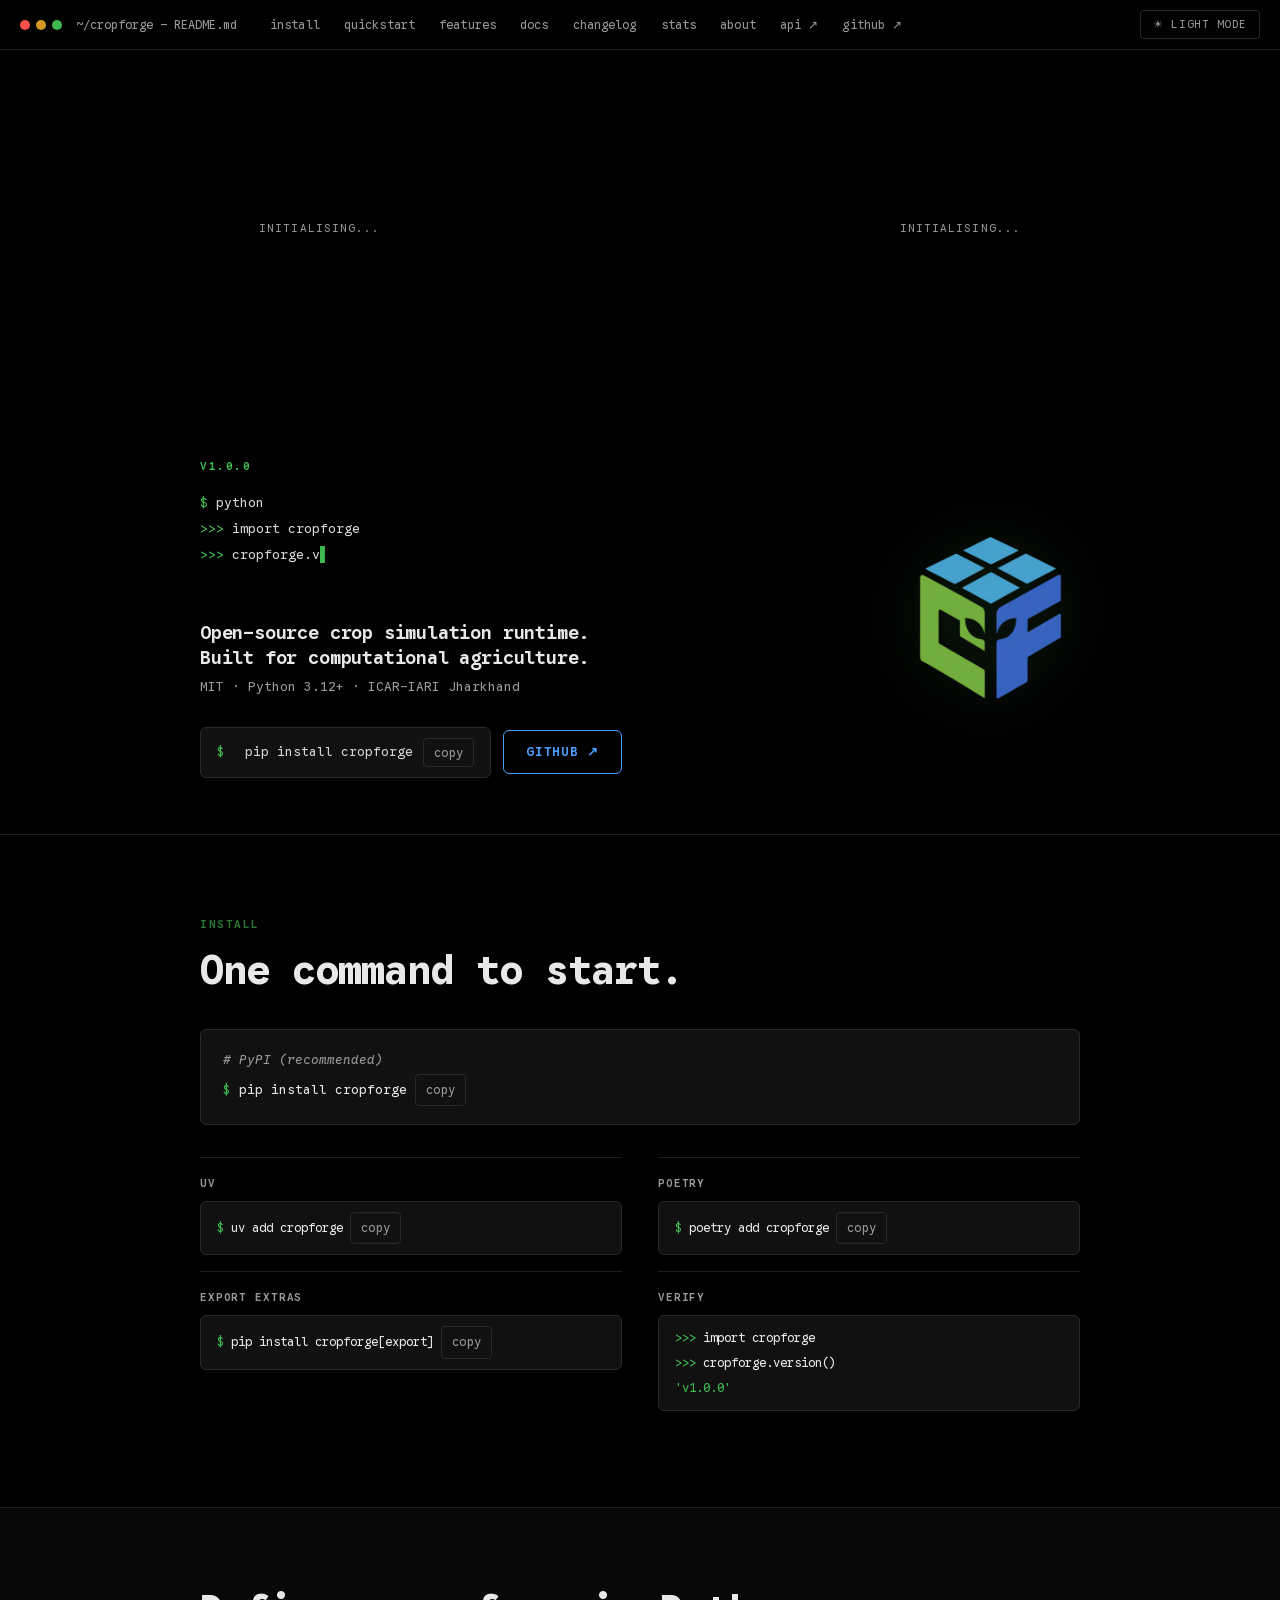
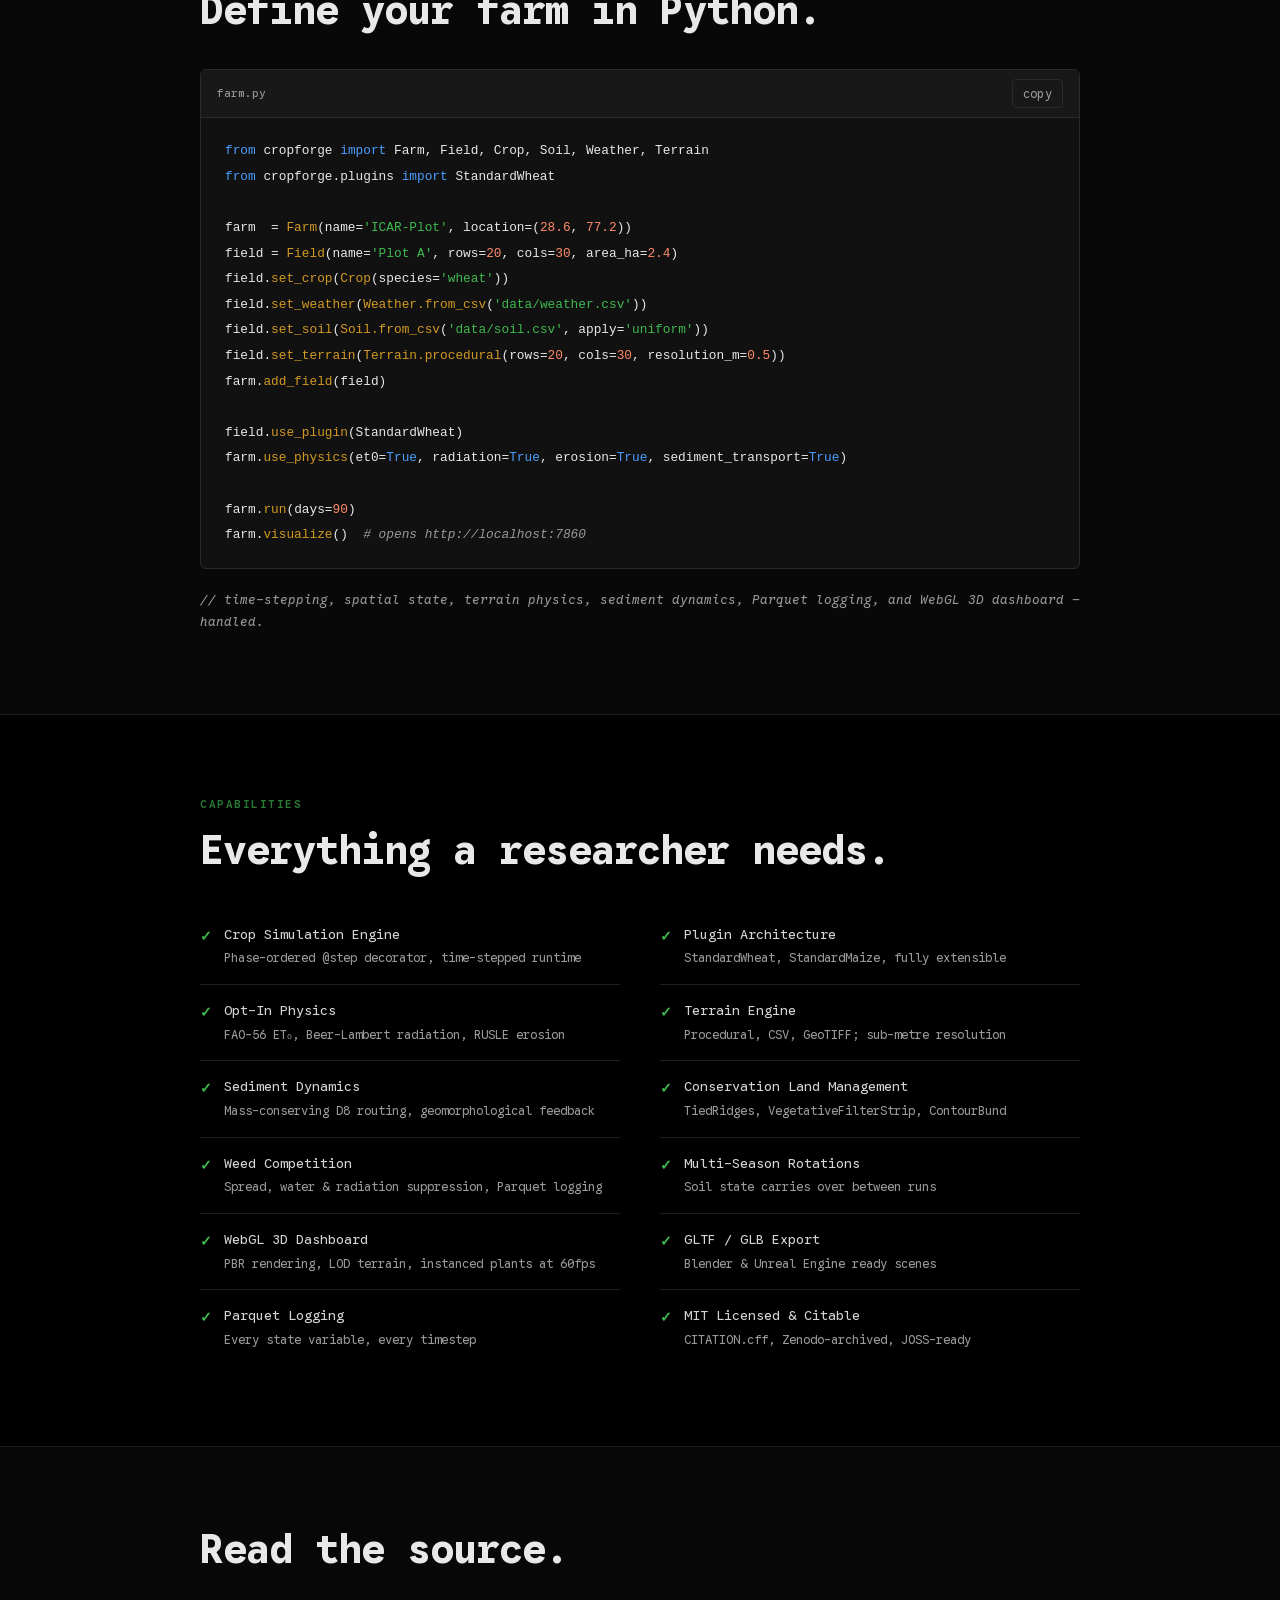
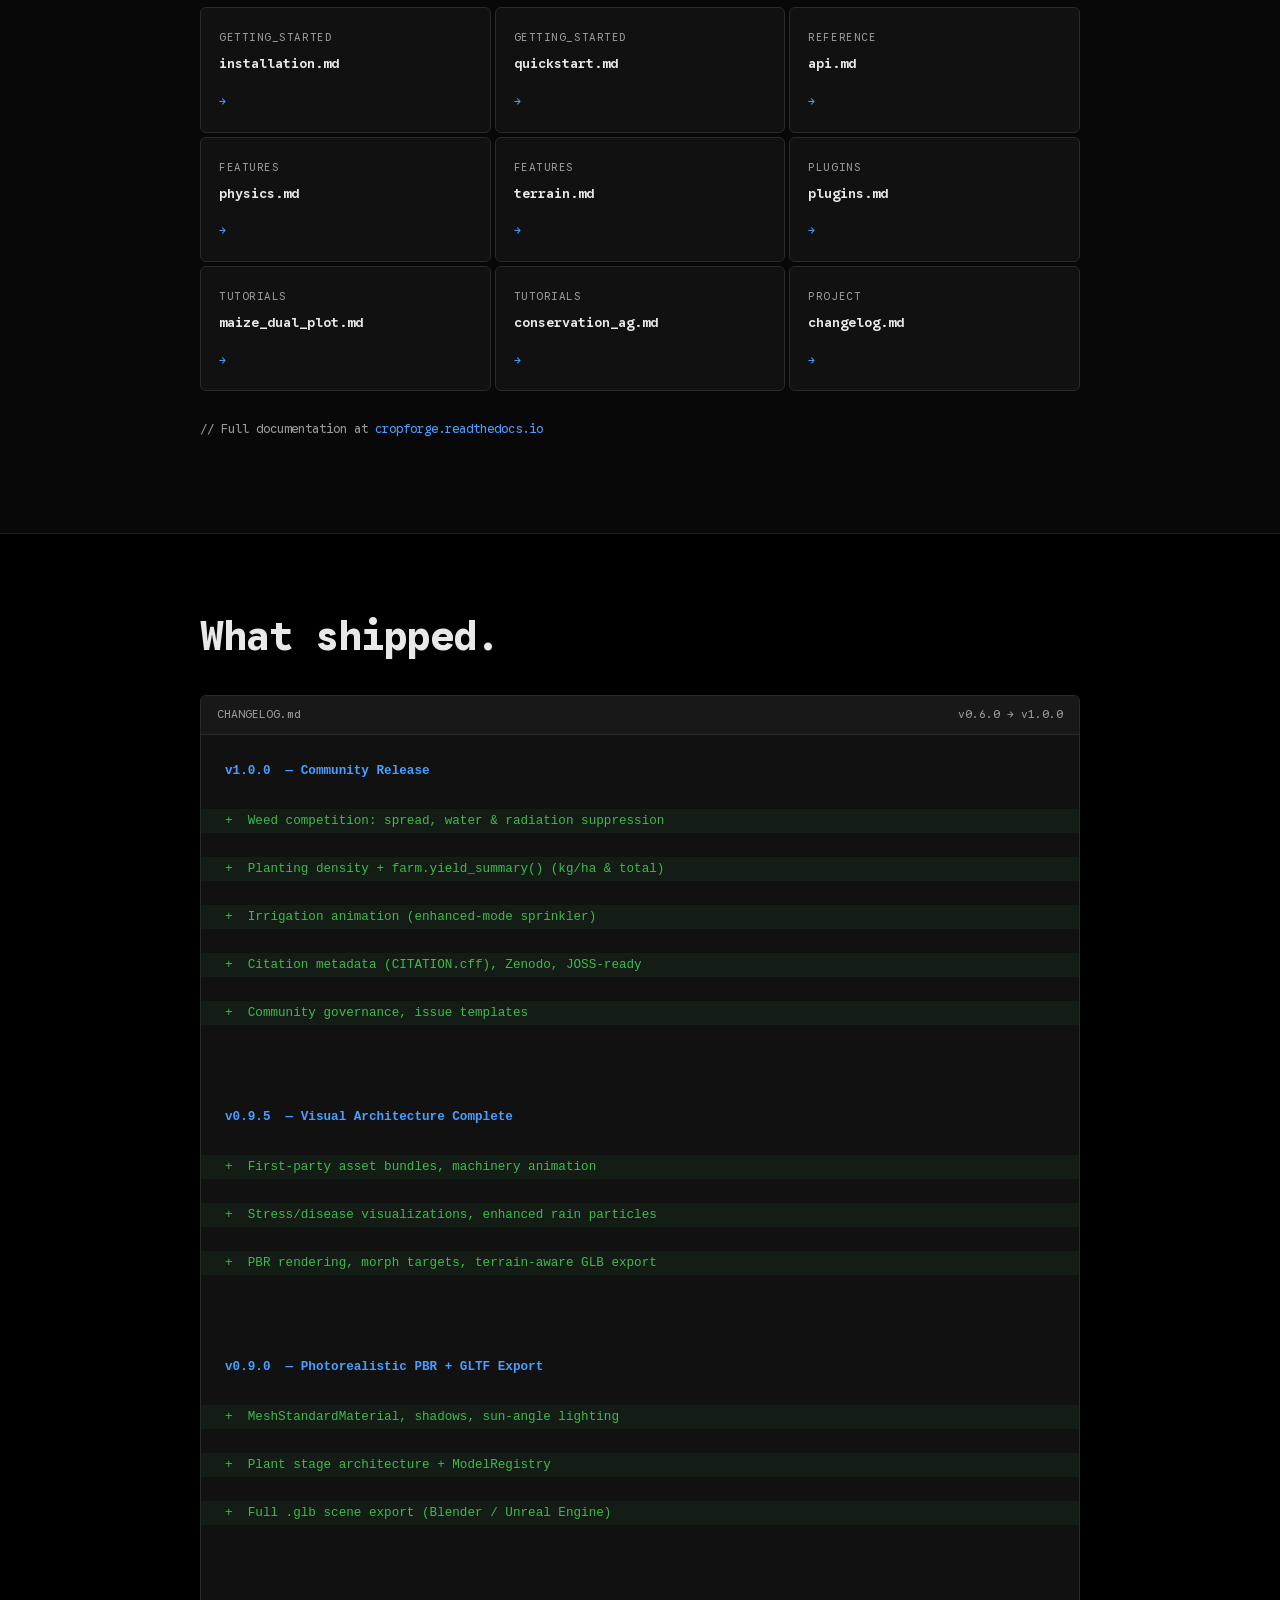
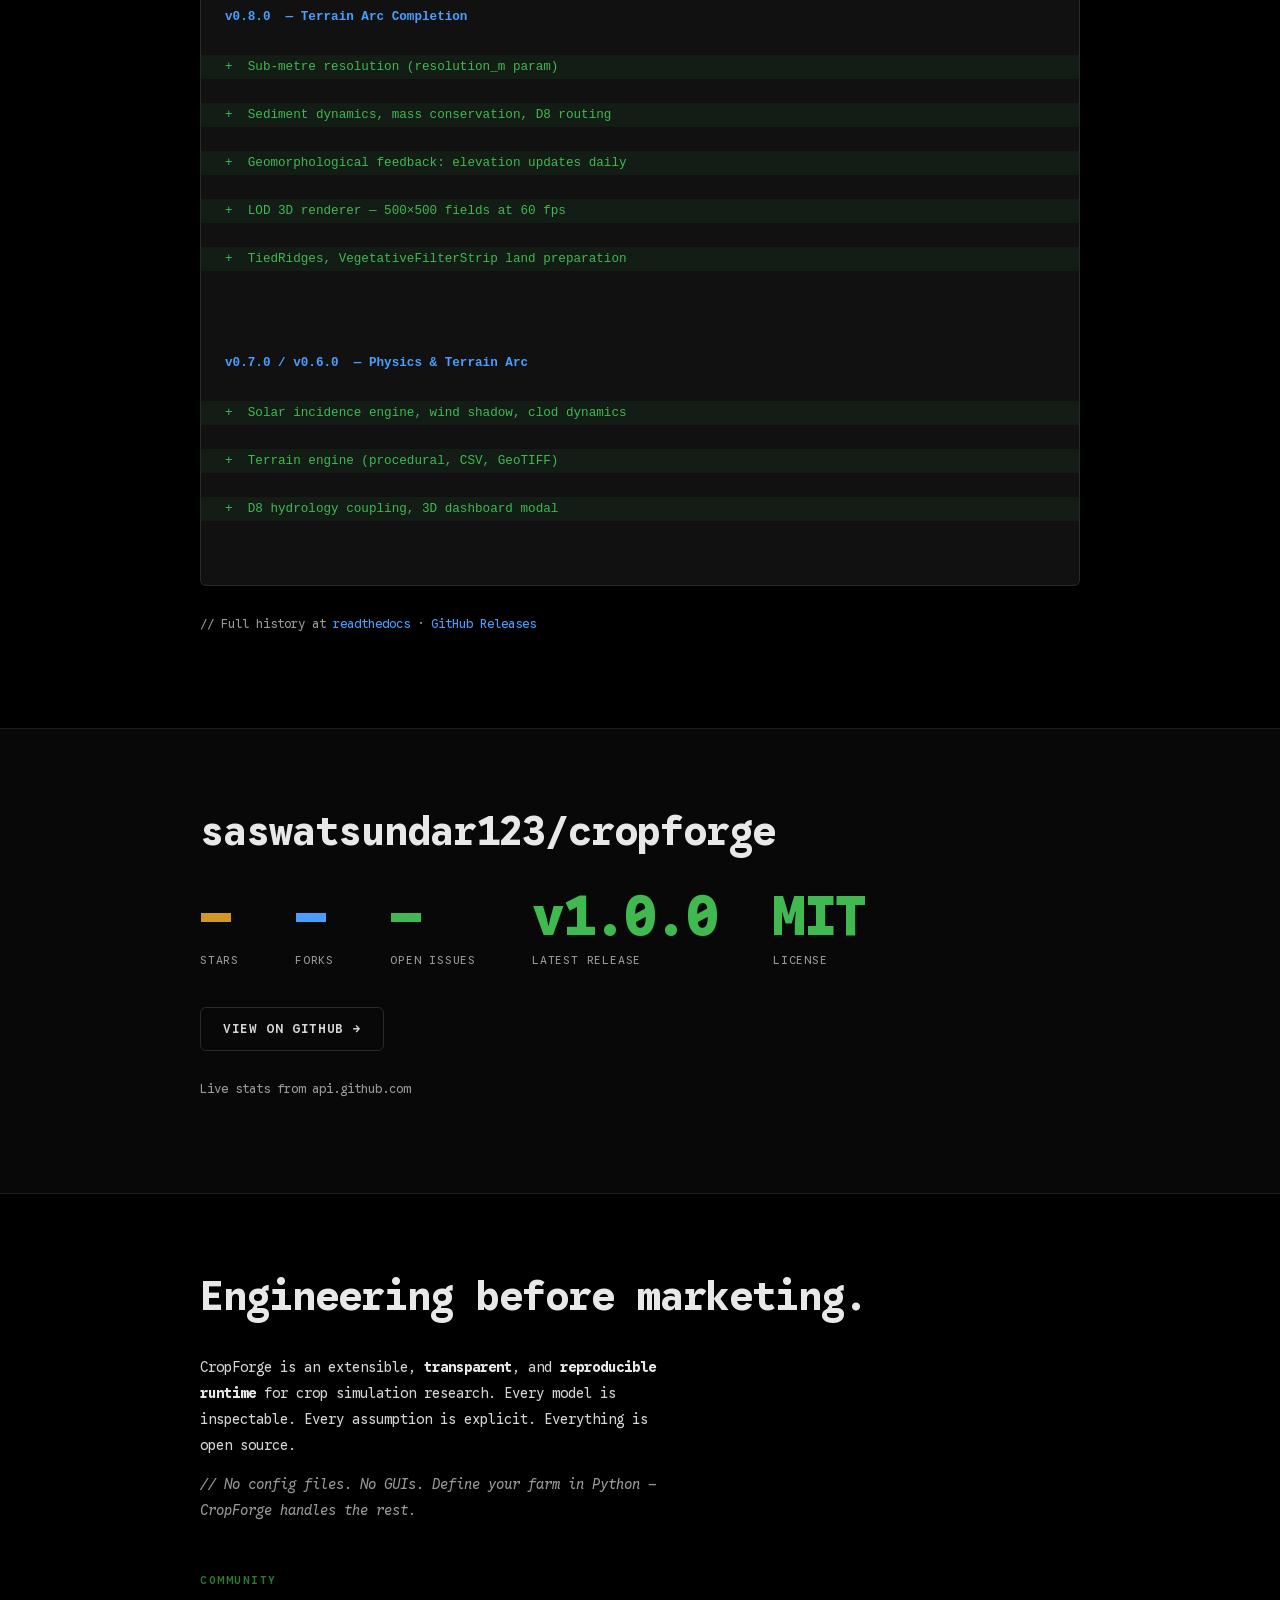
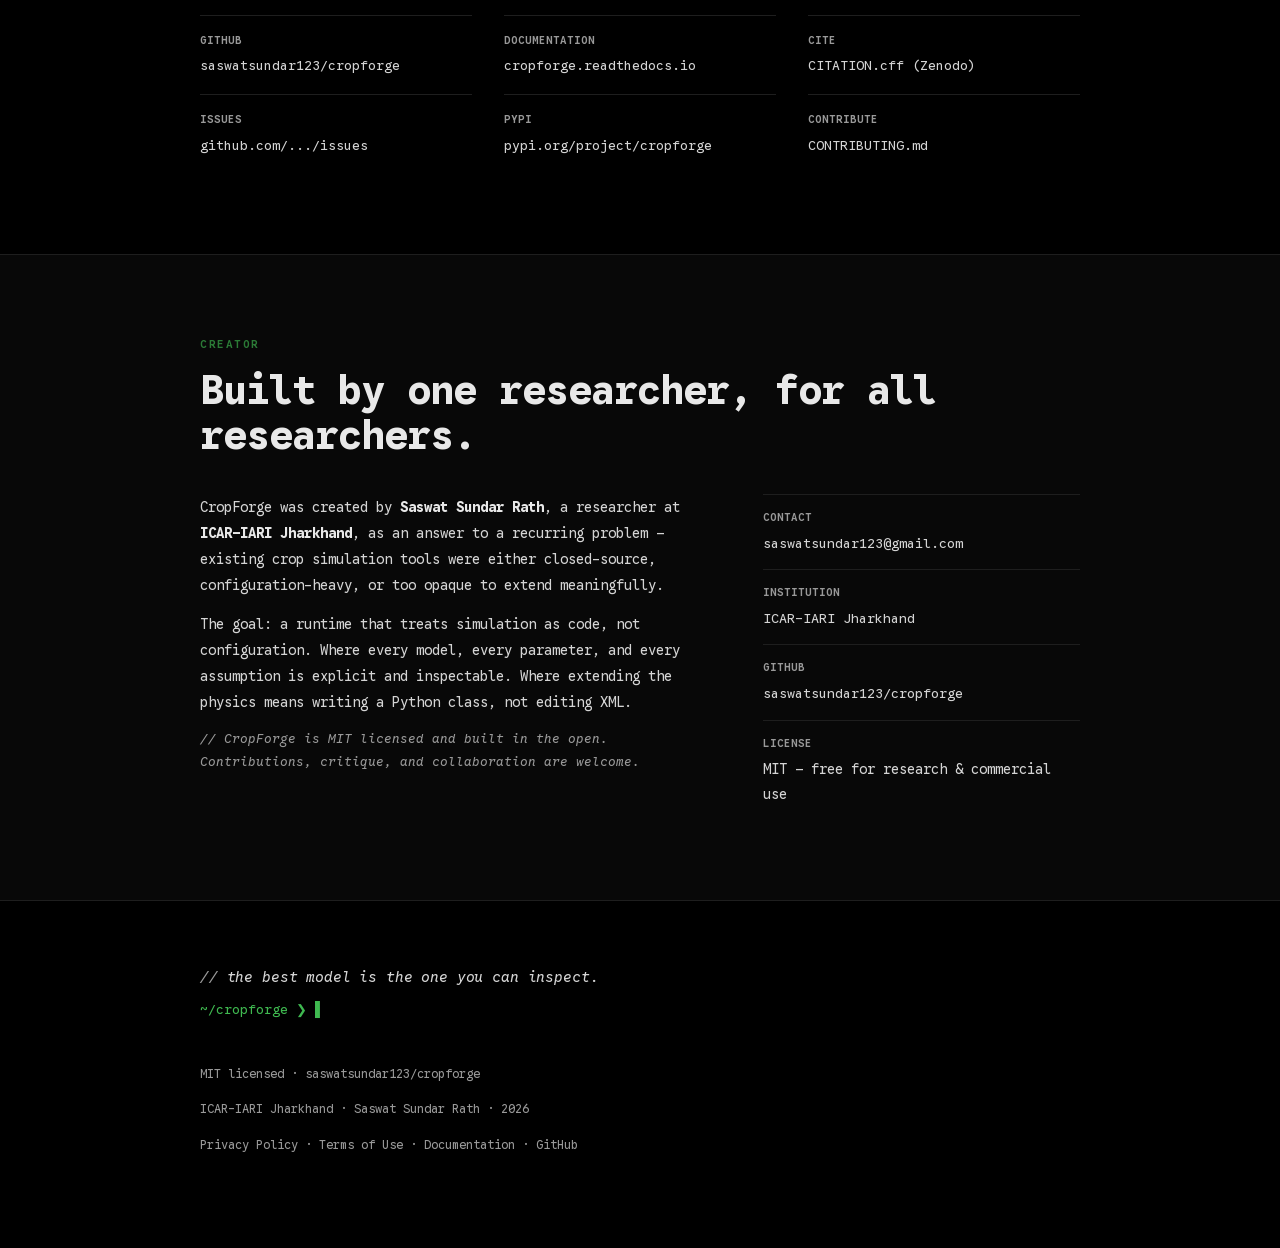
==== commit 7e2e0f59: "Fix FOUC by making style.css render-blocking, and format llms.txt H1" ====
--- a/index.html
+++ b/index.html
@@ -42,9 +42,7 @@
   <link rel="preload" href="Google_Sans_Code/GoogleSansCode-Italic-VariableFont_MONO,wght.ttf" as="font" type="font/ttf" crossorigin>
   <link rel="preload" href="CropForge_assets/CropForge_Logo.webp" as="image" fetchpriority="high">
   <link rel="preconnect" href="https://api.github.com">
-  <!-- Non-render-blocking stylesheet: browser loads it in background -->
-  <link rel="preload" href="style.css?v=14" as="style" onload="this.onload=null;this.rel='stylesheet'">
-  <noscript><link rel="stylesheet" href="style.css?v=14"></noscript>
+  <link rel="stylesheet" href="style.css?v=14">
 
   <!-- Google Analytics -->
   <script async src="https://www.googletagmanager.com/gtag/js?id=G-MTQW5E33HN"></script>
